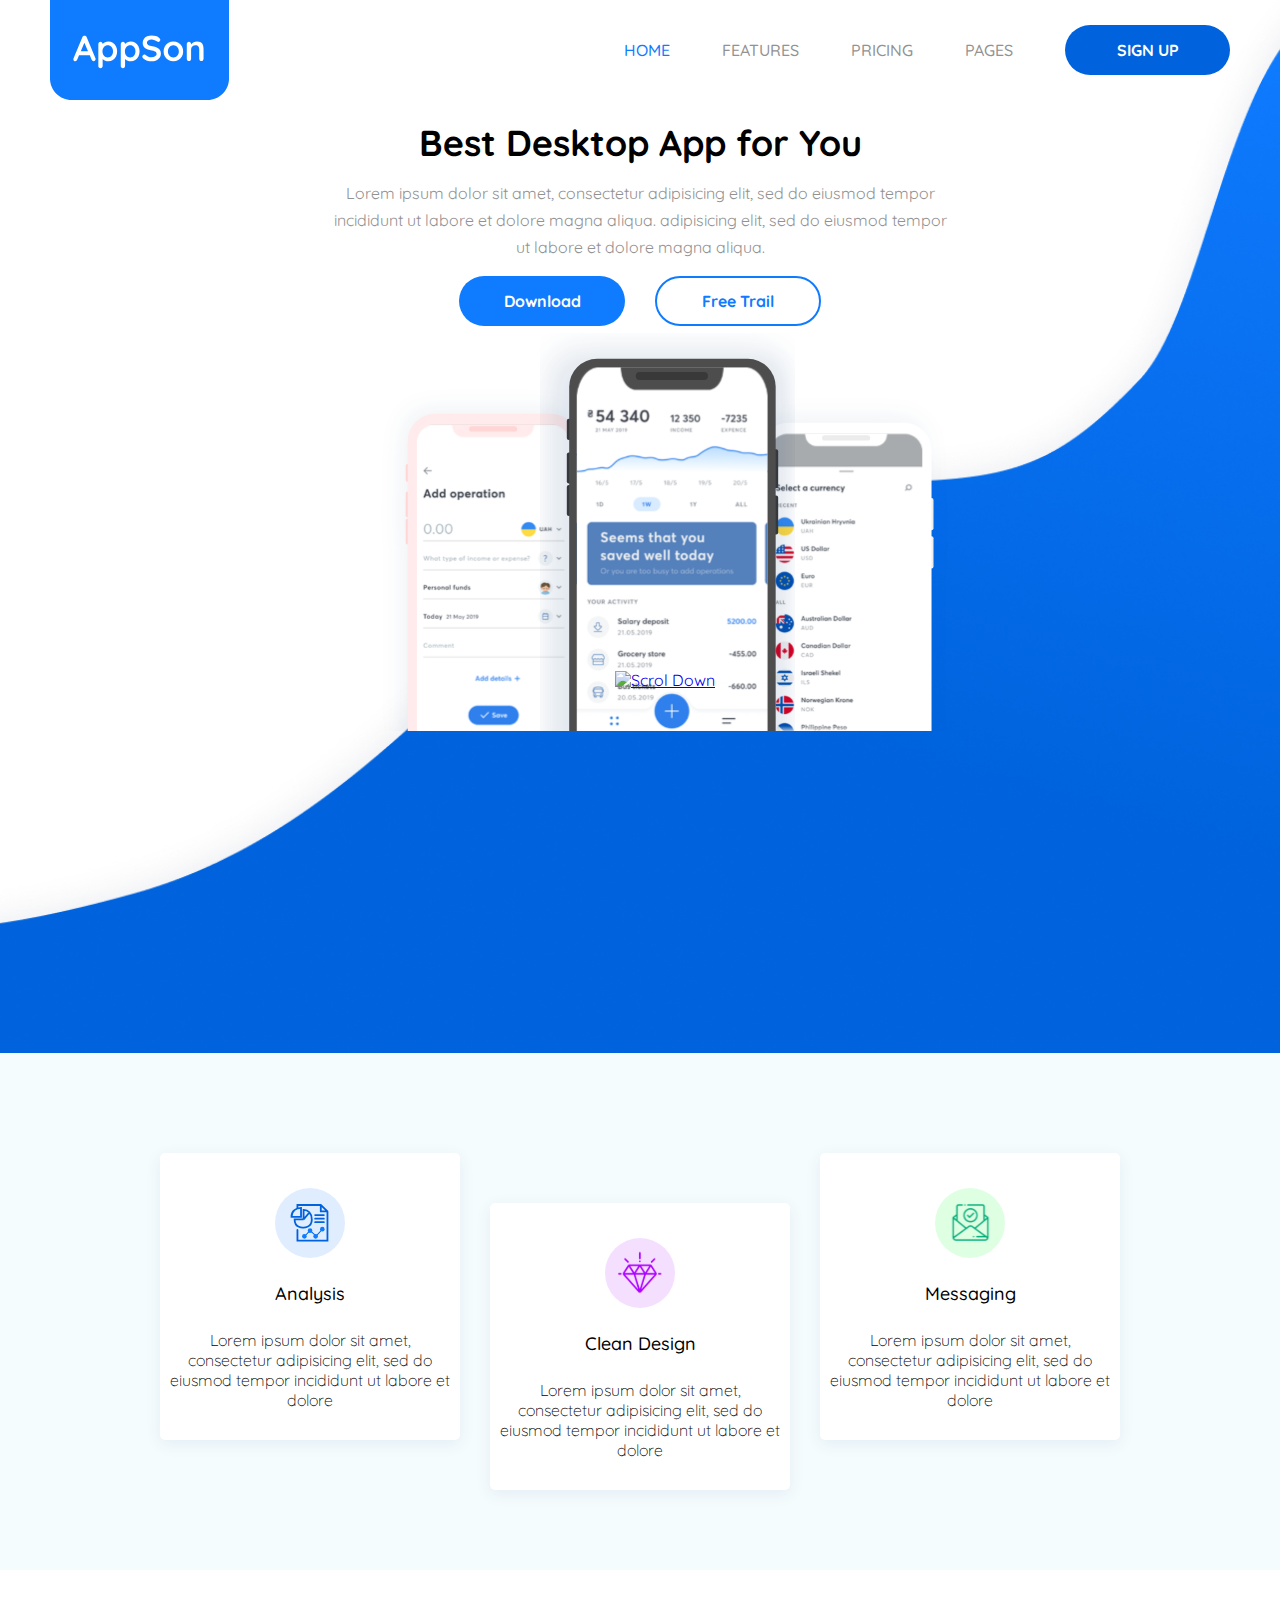
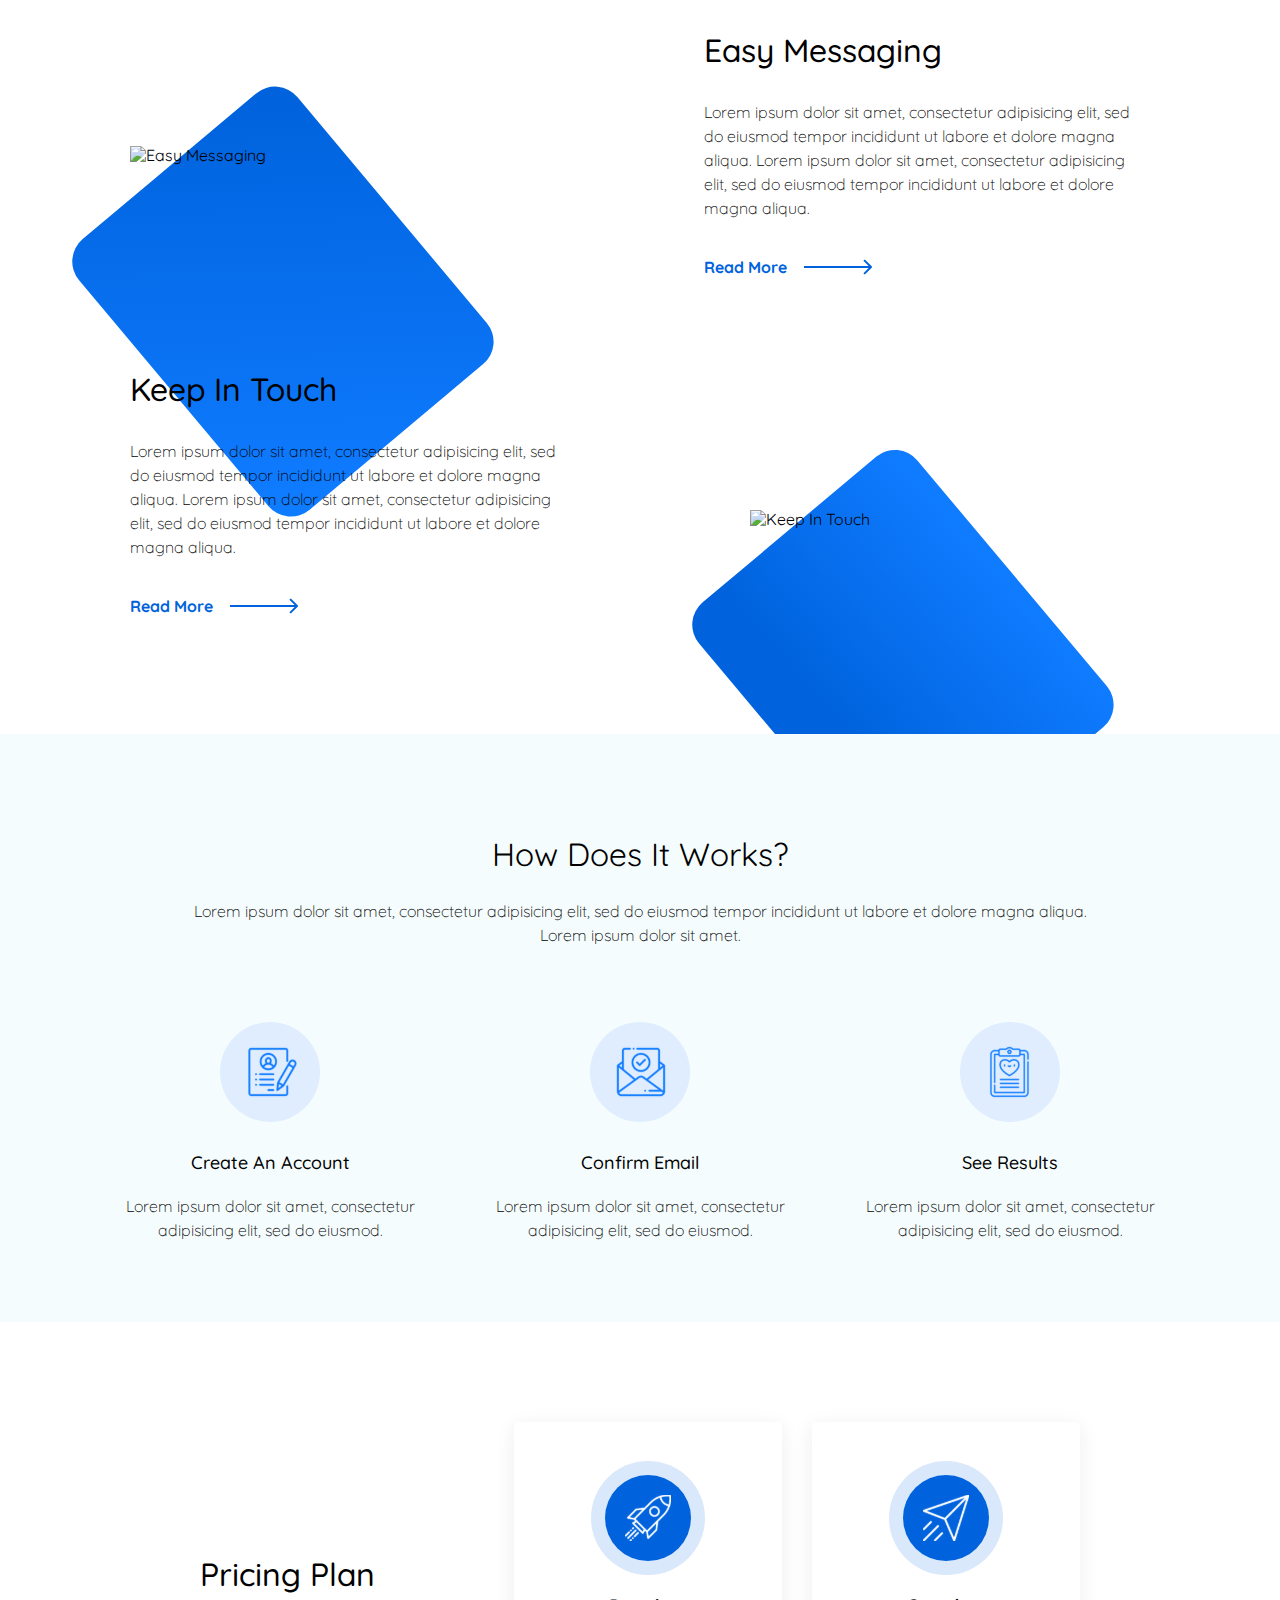
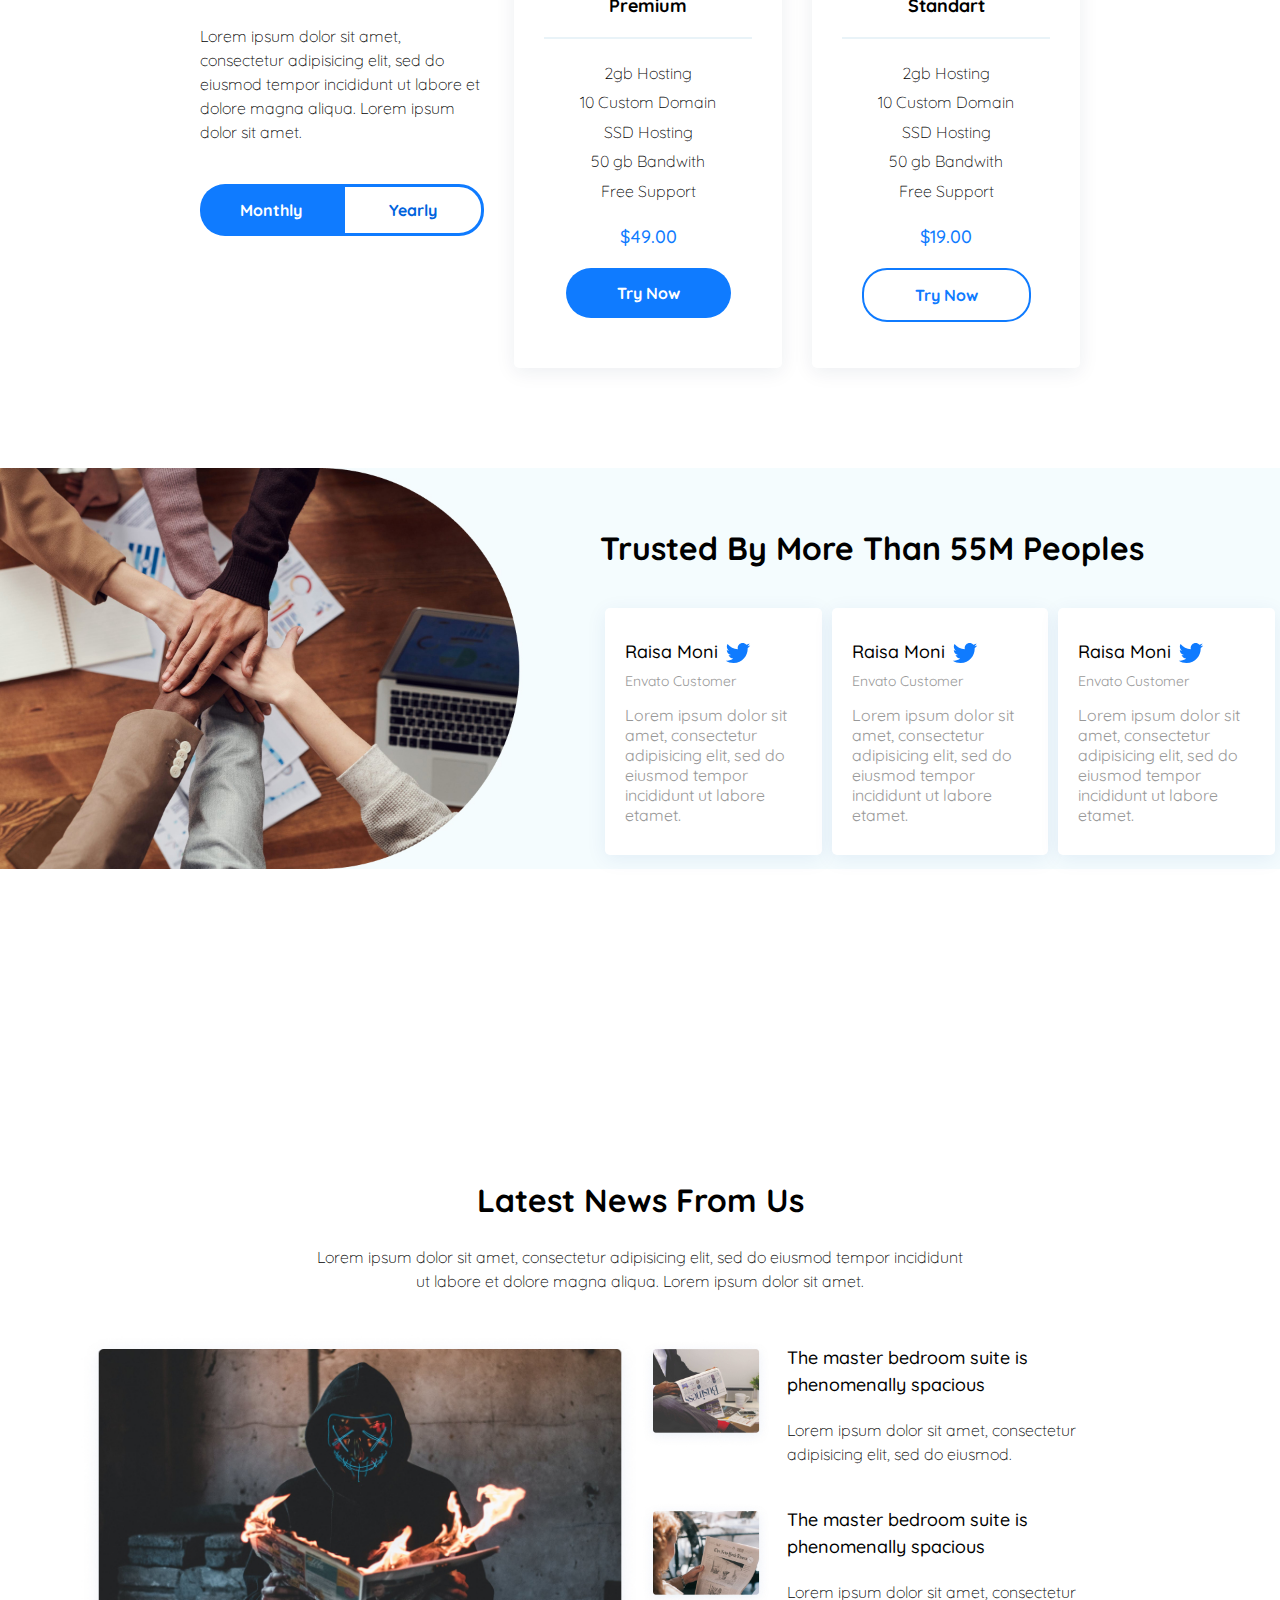
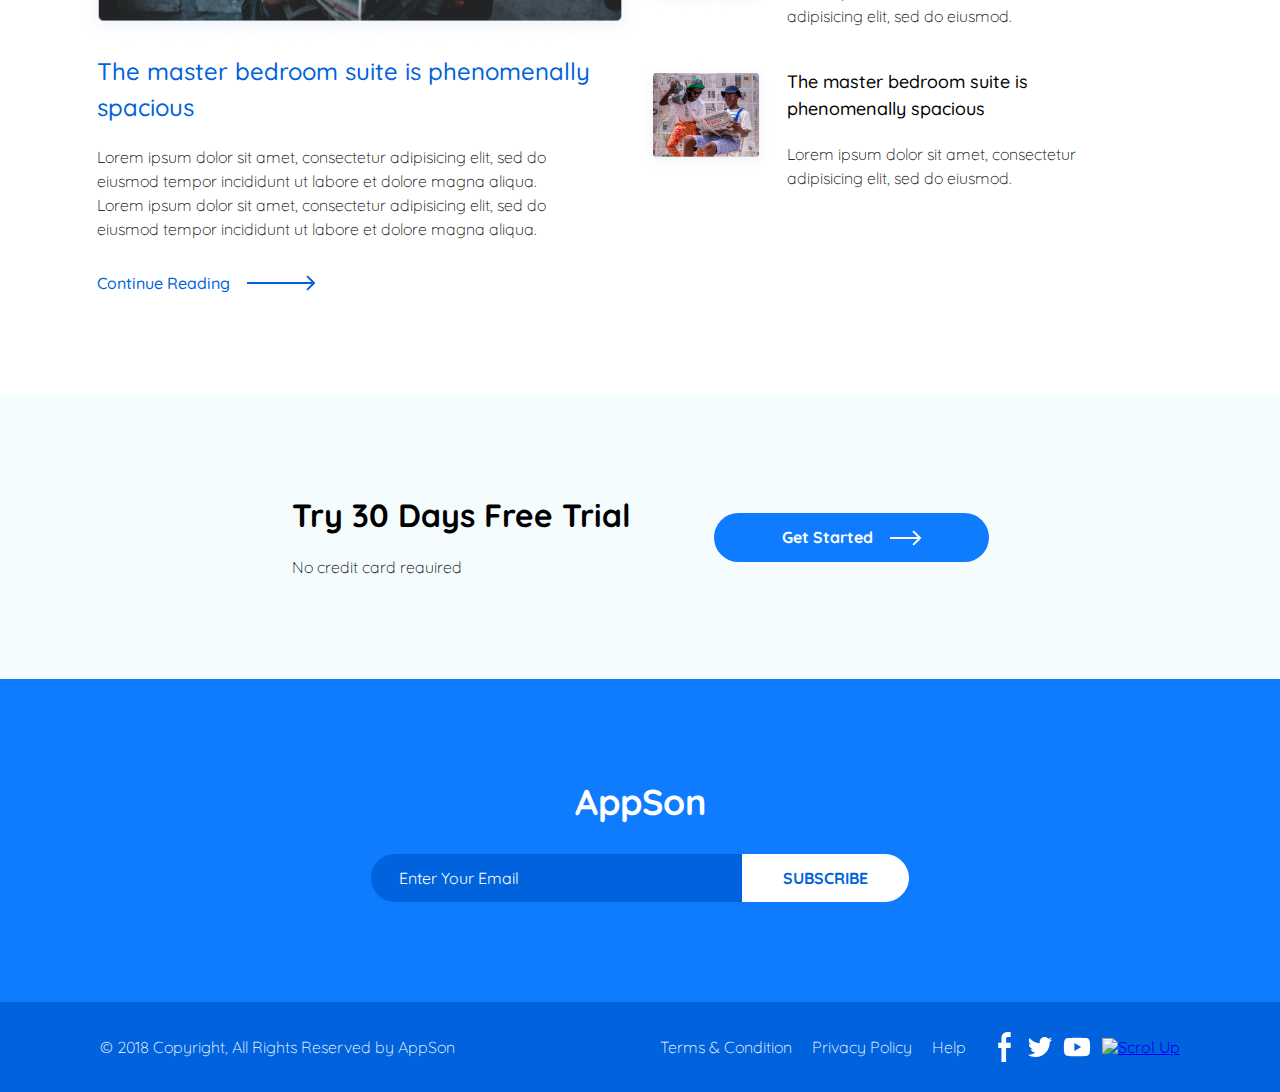
==== index.html @ 9e85210f "Добавлен Scrol Down" ====
<!DOCTYPE html>
<html lang="en">
  <head>
    <meta charset="UTF-8" />
    <meta http-equiv="X-UA-Compatible" content="IE=edge" />
    <meta name="viewport" content="width=device-width, initial-scale=1.0" />
    <title>Homepage</title>
    <link rel="stylesheet" href="./css/style.css" />
  </head>
  <body>
    <!--Header start-->
    <header class="header">
      <div class="wrapper">
        <div class="header__wrapper">
          <div class="header__logo">
            <a href="#!" class="header__logo-link">
              <img
                src="./img/svg/logo.svg"
                alt="AppSon"
                class="header__logo-pic"
              />
            </a>
          </div>

          <menu class="header__menu">
            <ul class="header__list">
              <li class="header__item">
                <a href="#!" class="header__link">HOME</a>
              </li>
              <li class="header__item">
                <a href="#!" class="header__link">FEATURES</a>
              </li>
              <li class="header__item">
                <a href="#!" class="header__link">PRICING</a>
              </li>
              <li class="header__item">
                <a href="#!" class="header__link">PAGES</a>
              </li>
              <li>
                <button type="button" class="signup__btn">SIGN UP</button>
              </li>
            </ul>
          </menu>
        </div>
      </div>
    </header>
    <!--Header end-->

    <main class="main">
      <!--Intro start-->
      <section class="intro">
        <div class="wrapper">
          <h1 class="intro__tittle">Best Desktop App for You</h1>
          <p class="intro__subtittle">
            Lorem ipsum dolor sit amet, consectetur adipisicing elit, sed do
            eiusmod tempor <br />incididunt ut labore et dolore magna aliqua.
            adipisicing elit, sed do eiusmod tempor <br />
            ut labore et dolore magna aliqua.
          </p>
          <div class="intro__buttons">
            <button type="button" class="download__btn">Download</button>
            <button type="button" class="freetrail__btn">Free Trail</button>
          </div>

          <div class="devices">
            <figure class="phone1">
              <img src="./img/svg/Phone 1.svg" alt="Phone 1" />
            </figure>
            <figure class="phone2">
              <img src="./img/svg/Phone 2.svg" alt="Phone 2" />
            </figure>
            <figure class="phone3">
              <img src="./img/svg/Phone 3.svg" alt="Phone 3" />
            </figure>
          </div>

          <div class="scroldown">
            <a href="#!" class="scroldown__btn"
              ><img
                src="./img/svg/scroldown.svg"
                alt="Scrol Down"
                class="scroldown-icon"
            /></a>
          </div>
        </div>
      </section>
      <!--Intro end-->

      <!--Features start-->
      <div class="features">
        <div class="feautures__cards">
          <div class="feautures__card">
            <div class="feautures__card-cont">
              <img
                src="./img/svg/analysis.svg"
                alt="Analysis"
                class="feautures__card-icon"
              />
              <h3 class="feautures__card-tittle">Analysis</h3>
              <p class="feautures__card-desc">
                Lorem ipsum dolor sit amet, consectetur adipisicing elit, sed do
                eiusmod tempor incididunt ut labore et dolore
              </p>
            </div>
          </div>
          <div class="feautures__card">
            <div class="feautures__card-cont">
              <img
                src="./img/svg/diamond.svg"
                alt="Clean Design"
                class="feautures__card-icon"
              />
              <h3 class="feautures__card-tittle">Clean Design</h3>
              <p class="feautures__card-desc">
                Lorem ipsum dolor sit amet, consectetur adipisicing elit, sed do
                eiusmod tempor incididunt ut labore et dolore
              </p>
            </div>
          </div>
          <div class="feautures__card">
            <div class="feautures__card-cont">
              <img
                src="./img/svg/mail.svg"
                alt="Messaging"
                class="feautures__card-icon"
              />
              <h3 class="feautures__card-tittle">Messaging</h3>
              <p class="feautures__card-desc">
                Lorem ipsum dolor sit amet, consectetur adipisicing elit, sed do
                eiusmod tempor incididunt ut labore et dolore
              </p>
            </div>
          </div>
        </div>
      </div>
      <!--Features end-->

      <!--About start-->
      <div class="abouts">
        <div class="wrapper__full">
          <div class="abouts__about about">
            <div class="about__pic">
              <img
                src="./img/svg/messaging-back.svg"
                alt="Blue back"
                class="about__thumb-back-1"
              />
              <img
                src="./img/svg/messaging.svg"
                alt="Easy Messaging"
                class="about__thumb"
              />
            </div>
            <div class="about__info">
              <h2 class="about__tittle">Easy Messaging</h2>
              <p class="about__desc">
                Lorem ipsum dolor sit amet, consectetur adipisicing elit, sed do
                eiusmod tempor incididunt ut labore et dolore magna aliqua.
                Lorem ipsum dolor sit amet, consectetur adipisicing elit, sed do
                eiusmod tempor incididunt ut labore et dolore magna aliqua.
              </p>
              <a href="#!" class="about__more">Read More</a>
            </div>
          </div>

          <div class="abouts__about about">
            <div class="about__info">
              <h2 class="about__tittle">Keep In Touch</h2>
              <p class="about__desc">
                Lorem ipsum dolor sit amet, consectetur adipisicing elit, sed do
                eiusmod tempor incididunt ut labore et dolore magna aliqua.
                Lorem ipsum dolor sit amet, consectetur adipisicing elit, sed do
                eiusmod tempor incididunt ut labore et dolore magna aliqua.
              </p>
              <a href="#!" class="about__more">Read More</a>
            </div>
            <div class="about__pic">
              <img
                src="./img/svg/keepintouch-back.svg"
                alt="Blue block"
                class="about__thumb-back-2"
              />
              <img
                src="./img/svg/keepintouch.svg"
                alt="Keep In Touch"
                class="about__thumb"
              />
            </div>
          </div>
        </div>
      </div>
      <!--About end-->

      <!--How Does It Works start-->

      <div class="hdiw">
        <div class="wrapper-full">
          <div class="hdiw__info">
            <h2 class="hdiw__tittle">How Does It Works?</h2>
            <p class="hdiw__desc">
              Lorem ipsum dolor sit amet, consectetur adipisicing elit, sed do
              eiusmod tempor incididunt ut labore et dolore magna aliqua.
              <br />Lorem ipsum dolor sit amet.
            </p>
          </div>
          <div class="hdiw__cards">
            <div class="hdiw__card">
              <div class="hdiw__card-cont">
                <img
                  src="./img/svg/hdiw-1.svg"
                  alt="Create An Account"
                  class="hdiw__card-icon"
                />
                <h3 class="hdiw__card-tittle">Create An Account</h3>
                <p class="hdiw__card-desc">
                  Lorem ipsum dolor sit amet, consectetur adipisicing elit, sed
                  do eiusmod.
                </p>
              </div>
            </div>
            <div class="hdiw__card">
              <div class="hdiw__card-cont">
                <img
                  src="./img/svg/hdiw-2.svg"
                  alt="Confirm Email"
                  class="hdiw__card-icon"
                />
                <h3 class="hdiw__card-tittle">Confirm Email</h3>
                <p class="hdiw__card-desc">
                  Lorem ipsum dolor sit amet, consectetur adipisicing elit, sed
                  do eiusmod.
                </p>
              </div>
            </div>
            <div class="hdiw__card">
              <div class="hdiw__card-cont">
                <img
                  src="./img/svg/hdiw-3.svg"
                  alt="See Results"
                  class="hdiw__card-icon"
                />
                <h3 class="hdiw__card-tittle">See Results</h3>
                <p class="hdiw__card-desc">
                  Lorem ipsum dolor sit amet, consectetur adipisicing elit, sed
                  do eiusmod.
                </p>
              </div>
            </div>
          </div>
        </div>
      </div>

      <!--How Does It Works end-->

      <!--Pricing Plan start-->
      <div class="rates">
        <div class="wrapper__full">
          <div class="rates__cards">
            <div class="plan">
              <h2 class="plan__tittle">Pricing Plan</h2>
              <p class="plan__desc">
                Lorem ipsum dolor sit amet, consectetur adipisicing elit, sed do
                eiusmod tempor incididunt ut labore et dolore magna aliqua.
                Lorem ipsum dolor sit amet.
              </p>
              <div class="period__btns">
                <button type="button" class="monthly__btn">Monthly</button
                ><!----><button type="button" class="yearly__btn">
                  Yearly
                </button>
              </div>
            </div>

            <div class="rates__card-rate">
              <div class="rates__card-pic">
                <img
                  src="./img/svg/rocket.svg"
                  alt="Premium"
                  class="rates__card-icon"
                />
              </div>
              <h3 class="rates__card-tittle">Premium</h3>
              <div class="rates__card-desc">
                2gb Hosting<br />
                10 Custom Domain<br />
                SSD Hosting<br />
                50 gb Bandwith<br />
                Free Support
              </div>
              <div class="price">$49.00</div>
              <button type="button" class="premium__btn">Try Now</button>
            </div>

            <div class="rates__card-rate">
              <div class="rates__card-pic">
                <img
                  src="./img/svg/telegram.svg"
                  alt="Standart"
                  class="rates__card-icon"
                />
              </div>
              <h3 class="rates__card-tittle">Standart</h3>
              <div class="rates__card-desc">
                2gb Hosting<br />
                10 Custom Domain<br />
                SSD Hosting<br />
                50 gb Bandwith<br />
                Free Support
              </div>
              <div class="price">$19.00</div>
              <button type="button" class="standart__btn">Try Now</button>
            </div>
          </div>
        </div>
      </div>
      <!--Pricing Plan end-->

      <!--Trusted By People start-->
      <section class="trustbypeople">
        <div class="wrapper__full">
          <div class="trustbypeople__block">
            <h2 class="trustbypeople__tittle">
              Trusted By More Than 55M Peoples
            </h2>
            <div class="trustbypeople__cards">
              <div class="trustbypeople__card">
                <h3 class="trustbypeople__card-tittle">
                  Raisa Moni
                  <img
                    src="./img/svg/twitter.svg"
                    alt="Twitter"
                    class="trustbypeople__card-icon"
                  />
                </h3>
                <p class="trustbypeople__card-subtittle">Envato Customer</p>
                <p class="trustbypeople__card-desc">
                  Lorem ipsum dolor sit amet, consectetur adipisicing elit, sed
                  do eiusmod tempor incididunt ut labore etamet.
                </p>
              </div>

              <div class="trustbypeople__card">
                <h3 class="trustbypeople__card-tittle">
                  Raisa Moni
                  <img
                    src="./img/svg/twitter.svg"
                    alt="Twitter"
                    class="trustbypeople__card-icon"
                  />
                </h3>
                <p class="trustbypeople__card-subtittle">Envato Customer</p>
                <p class="trustbypeople__card-desc">
                  Lorem ipsum dolor sit amet, consectetur adipisicing elit, sed
                  do eiusmod tempor incididunt ut labore etamet.
                </p>
              </div>

              <div class="trustbypeople__card">
                <h3 class="trustbypeople__card-tittle">
                  Raisa Moni
                  <img
                    src="./img/svg/twitter.svg"
                    alt="Twitter"
                    class="trustbypeople__card-icon"
                  />
                </h3>
                <p class="trustbypeople__card-subtittle">Envato Customer</p>
                <p class="trustbypeople__card-desc">
                  Lorem ipsum dolor sit amet, consectetur adipisicing elit, sed
                  do eiusmod tempor incididunt ut labore etamet.
                </p>
              </div>
            </div>
          </div>
        </div>
      </section>
      <!--Trusted By People end-->

      <!--Last News start-->
      <section class="lastnews">
        <div class="wrapper">
          <h2 class="lastnews__tittle">Latest News From Us</h2>
          <p class="lastnews__desc">
            Lorem ipsum dolor sit amet, consectetur adipisicing elit, sed do
            eiusmod tempor incididunt ut labore et dolore magna aliqua. Lorem
            ipsum dolor sit amet.
          </p>
        </div>

        <div class="lastnews__cards">
          <div class="lastnews__card">
            <div class="news-1">
              <div class="news-1-pic">
                <img src="./img/news-1.jpg" alt="News 1" class="news-1-icon" />
              </div>
              <div class="news__cont">
                <h3 class="news-1-tittle">
                  The master bedroom suite is phenomenally spacious
                </h3>
                <p class="news-desc">
                  Lorem ipsum dolor sit amet, consectetur adipisicing elit, sed
                  do eiusmod tempor incididunt ut labore et dolore magna aliqua.
                  Lorem ipsum dolor sit amet, consectetur adipisicing elit, sed
                  do eiusmod tempor incididunt ut labore et dolore magna aliqua.
                </p>
                <a href="#!" class="news-1-continue">Continue Reading</a>
              </div>
            </div>
          </div>

          <div class="lastnews__card flex-column">
            <div class="news-2">
              <div class="news-2-pic">
                <img src="./img/news-2.jpg" alt="News 2" class="news-2-icon" />
              </div>
              <div class="news__cont">
                <h3 class="news-2-tittle">
                  The master bedroom suite is phenomenally spacious
                </h3>
                <p class="news-desc">
                  Lorem ipsum dolor sit amet, consectetur adipisicing elit, sed
                  do eiusmod.
                </p>
              </div>
            </div>

            <div class="news-3">
              <div class="news-3-pic">
                <img src="./img/news-3.jpg" alt="News 3" class="news-3-icon" />
              </div>
              <div class="news__cont">
                <h3 class="news-3-tittle">
                  The master bedroom suite is phenomenally spacious
                </h3>
                <p class="news-desc">
                  Lorem ipsum dolor sit amet, consectetur adipisicing elit, sed
                  do eiusmod.
                </p>
              </div>
            </div>

            <div class="news-4">
              <div class="news-4-pic">
                <img src="./img/news-4.jpg" alt="News 4" class="news-4-icon" />
              </div>
              <div class="news__cont">
                <h3 class="news-4-tittle">
                  The master bedroom suite is phenomenally spacious
                </h3>
                <p class="news-desc">
                  Lorem ipsum dolor sit amet, consectetur adipisicing elit, sed
                  do eiusmod.
                </p>
              </div>
            </div>
          </div>
        </div>
      </section>
      <!--Last News end-->

      <!--Free Trail start-->
      <div class="freetrail">
        <div class="wrapper__full">
          <div class="freetrail__period">
            <div class="freetrail__info">
              <h2 class="freetrail__tittle">Try 30 Days Free Trial</h2>
              <p class="freetrail__desc">No credit card reauired</p>
            </div>
            <div class="freetrail__go">
              <button type="button" class="getstarted__btn">
                Get Started
                <img
                  src="./img/svg/arrow-white.svg"
                  alt="White Arrow"
                  class="arrow-white"
                />
              </button>
            </div>
          </div>
        </div>
      </div>
      <!--Free Trail end-->

      <!--Subscribe start-->
      <section class="subscribe">
        <div class="wrapper">
          <div class="subscribe__info">
            <h2 class="subscribe__tittle">AppSon</h2>
            <div class="subscribe__field">
              <input type="text" class="enteremail" value="Enter Your Email" />
              <input type="submit" class="subsctibe__btn" value="SUBSCRIBE" />
            </div>
          </div>
        </div>
      </section>
      <!--Subscribe end-->

      <!--Footer start-->
      <footer class="footer">
        <div class="wrapper">
          <div class="footer__menu">
            <div class="copyright">
              <p class="copyright__text">
                © 2018 Copyright, All Rights Reserved by AppSon
              </p>
            </div>
            <ul class="footer__list">
              <li class="footer__item">
                <a href="#!" class="footer__link">Terms & Condition</a>
              </li>
              <li class="footer__item">
                <a href="#!" class="footer__link">Privacy Policy</a>
              </li>
              <li class="footer__item">
                <a href="#!" class="footer__link">Help</a>
              </li>
            </ul>
            <div class="footer__medias">
              <div class="footer__img">
                <a href="https://facebook.com" class="media__link"
                  ><img
                    src="./img/svg/footer-facebook.svg"
                    alt="Facebook"
                    class="media"
                /></a>
              </div>
              <div class="footer__img">
                <a href="https://twitter.com" class="media__link"
                  ><img
                    src="./img/svg/footer-twitter.svg"
                    alt="Twitter"
                    class="media"
                /></a>
              </div>
              <div class="footer__img">
                <a href="https://www.youtube.com" class="media__link"
                  ><img
                    src="./img/svg/footer-youtube.svg"
                    alt="YouTube"
                    class="media"
                /></a>
              </div>
            </div>
            <div class="scrolup">
              <a href="#!" class="scrolup__btn"
                ><img
                  src="./img/svg/scrolup.svg"
                  alt="Scrol Up"
                  class="scrolup-icon"
              /></a>
            </div>
          </div>
        </div>
      </footer>
      <!--Footer end-->
    </main>
  </body>
</html>
---- css/style.css ----
/* http://meyerweb.com/eric/tools/css/reset/
   v2.0-modified | 20110126
   License: none (public domain)
*/

html,
body,
div,
span,
applet,
object,
iframe,
h1,
h2,
h3,
h4,
h5,
h6,
p,
blockquote,
pre,
a,
abbr,
acronym,
address,
big,
cite,
code,
del,
dfn,
em,
img,
ins,
kbd,
q,
s,
samp,
small,
strike,
strong,
sub,
sup,
tt,
var,
b,
u,
i,
center,
dl,
dt,
dd,
ol,
ul,
li,
fieldset,
form,
label,
legend,
table,
caption,
tbody,
tfoot,
thead,
tr,
th,
td,
article,
aside,
canvas,
details,
embed,
figure,
figcaption,
footer,
header,
hgroup,
menu,
nav,
output,
ruby,
section,
summary,
time,
mark,
audio,
video {
  margin: 0;
  padding: 0;
  border: 0;
  font-size: 100%;
  font: inherit;
  vertical-align: baseline;
}

/* make sure to set some focus styles for accessibility */
:focus {
  outline: 0;
}

/* HTML5 display-role reset for older browsers */
article,
aside,
details,
figcaption,
figure,
footer,
header,
hgroup,
menu,
nav,
section {
  display: block;
}

body {
  line-height: 1;
}

ol,
ul {
  list-style: none;
}

blockquote,
q {
  quotes: none;
}

blockquote:before,
blockquote:after,
q:before,
q:after {
  content: "";
  content: none;
}

table {
  border-collapse: collapse;
  border-spacing: 0;
}

input[type="search"]::-webkit-search-cancel-button,
input[type="search"]::-webkit-search-decoration,
input[type="search"]::-webkit-search-results-button,
input[type="search"]::-webkit-search-results-decoration {
  -webkit-appearance: none;
  -moz-appearance: none;
}

input[type="search"] {
  -webkit-appearance: none;
  -moz-appearance: none;
  -webkit-box-sizing: content-box;
  -moz-box-sizing: content-box;
  box-sizing: content-box;
}

textarea {
  overflow: auto;
  vertical-align: top;
  resize: vertical;
}

/**
 * Correct `inline-block` display not defined in IE 6/7/8/9 and Firefox 3.
 */

audio,
canvas,
video {
  display: inline-block;
  *display: inline;
  *zoom: 1;
  max-width: 100%;
}

/**
 * Prevent modern browsers from displaying `audio` without controls.
 * Remove excess height in iOS 5 devices.
 */

audio:not([controls]) {
  display: none;
  height: 0;
}

/**
 * Address styling not present in IE 7/8/9, Firefox 3, and Safari 4.
 * Known issue: no IE 6 support.
 */

[hidden] {
  display: none;
}

/**
 * 1. Correct text resizing oddly in IE 6/7 when body `font-size` is set using
 *    `em` units.
 * 2. Prevent iOS text size adjust after orientation change, without disabling
 *    user zoom.
 */

html {
  font-size: 100%; /* 1 */
  -webkit-text-size-adjust: 100%; /* 2 */
  -ms-text-size-adjust: 100%; /* 2 */
}

/**
 * Address `outline` inconsistency between Chrome and other browsers.
 */

a:focus {
  outline: thin dotted;
}

/**
 * Improve readability when focused and also mouse hovered in all browsers.
 */

a:active,
a:hover {
  outline: 0;
}

/**
 * 1. Remove border when inside `a` element in IE 6/7/8/9 and Firefox 3.
 * 2. Improve image quality when scaled in IE 7.
 */

img {
  border: 0; /* 1 */
  -ms-interpolation-mode: bicubic; /* 2 */
}

/**
 * Address margin not present in IE 6/7/8/9, Safari 5, and Opera 11.
 */

figure {
  margin: 0;
}

/**
 * Correct margin displayed oddly in IE 6/7.
 */

form {
  margin: 0;
}

/**
 * Define consistent border, margin, and padding.
 */

fieldset {
  border: 1px solid #c0c0c0;
  margin: 0 2px;
  padding: 0.35em 0.625em 0.75em;
}

/**
 * 1. Correct color not being inherited in IE 6/7/8/9.
 * 2. Correct text not wrapping in Firefox 3.
 * 3. Correct alignment displayed oddly in IE 6/7.
 */

legend {
  border: 0; /* 1 */
  padding: 0;
  white-space: normal; /* 2 */
  *margin-left: -7px; /* 3 */
}

/**
 * 1. Correct font size not being inherited in all browsers.
 * 2. Address margins set differently in IE 6/7, Firefox 3+, Safari 5,
 *    and Chrome.
 * 3. Improve appearance and consistency in all browsers.
 */

button,
input,
select,
textarea {
  font-size: 100%; /* 1 */
  margin: 0; /* 2 */
  vertical-align: baseline; /* 3 */
  *vertical-align: middle; /* 3 */
}

/**
 * Address Firefox 3+ setting `line-height` on `input` using `!important` in
 * the UA stylesheet.
 */

button,
input {
  line-height: normal;
}

/**
 * Address inconsistent `text-transform` inheritance for `button` and `select`.
 * All other form control elements do not inherit `text-transform` values.
 * Correct `button` style inheritance in Chrome, Safari 5+, and IE 6+.
 * Correct `select` style inheritance in Firefox 4+ and Opera.
 */

button,
select {
  text-transform: none;
}

/**
 * 1. Avoid the WebKit bug in Android 4.0.* where (2) destroys native `audio`
 *    and `video` controls.
 * 2. Correct inability to style clickable `input` types in iOS.
 * 3. Improve usability and consistency of cursor style between image-type
 *    `input` and others.
 * 4. Remove inner spacing in IE 7 without affecting normal text inputs.
 *    Known issue: inner spacing remains in IE 6.
 */

button,
html input[type="button"], /* 1 */
input[type="reset"],
input[type="submit"] {
  -webkit-appearance: button; /* 2 */
  cursor: pointer; /* 3 */
  *overflow: visible; /* 4 */
}

/**
 * Re-set default cursor for disabled elements.
 */

button[disabled],
html input[disabled] {
  cursor: default;
}

/**
 * 1. Address box sizing set to content-box in IE 8/9.
 * 2. Remove excess padding in IE 8/9.
 * 3. Remove excess padding in IE 7.
 *    Known issue: excess padding remains in IE 6.
 */

input[type="checkbox"],
input[type="radio"] {
  box-sizing: border-box; /* 1 */
  padding: 0; /* 2 */
  *height: 13px; /* 3 */
  *width: 13px; /* 3 */
}

/**
 * 1. Address `appearance` set to `searchfield` in Safari 5 and Chrome.
 * 2. Address `box-sizing` set to `border-box` in Safari 5 and Chrome
 *    (include `-moz` to future-proof).
 */

input[type="search"] {
  -webkit-appearance: textfield; /* 1 */
  -moz-box-sizing: content-box;
  -webkit-box-sizing: content-box; /* 2 */
  box-sizing: content-box;
}

/**
 * Remove inner padding and search cancel button in Safari 5 and Chrome
 * on OS X.
 */

input[type="search"]::-webkit-search-cancel-button,
input[type="search"]::-webkit-search-decoration {
  -webkit-appearance: none;
}

/**
 * Remove inner padding and border in Firefox 3+.
 */

button::-moz-focus-inner,
input::-moz-focus-inner {
  border: 0;
  padding: 0;
}

/**
 * 1. Remove default vertical scrollbar in IE 6/7/8/9.
 * 2. Improve readability and alignment in all browsers.
 */

textarea {
  overflow: auto; /* 1 */
  vertical-align: top; /* 2 */
}

/**
 * Remove most spacing between table cells.
 */

table {
  border-collapse: collapse;
  border-spacing: 0;
}

html,
button,
input,
select,
textarea {
  color: #222;
}

::-moz-selection {
  background: #b3d4fc;
  text-shadow: none;
}

::selection {
  background: #b3d4fc;
  text-shadow: none;
}

img {
  vertical-align: middle;
}

fieldset {
  border: 0;
  margin: 0;
  padding: 0;
}

textarea {
  resize: vertical;
}

.chromeframe {
  margin: 0.2em 0;
  background: #ccc;
  color: #000;
  padding: 0.2em 0;
}

/* quicksand-300 - latin */
@font-face {
  font-family: "Quicksand";
  font-style: normal;
  font-weight: 300;
  src: local(""), url("../fonts/quicksand-v22-latin-300.woff2") format("woff2"),
    /* Chrome 26+, Opera 23+, Firefox 39+ */
      url("../fonts/quicksand-v22-latin-300.woff") format("woff"); /* Chrome 6+, Firefox 3.6+, IE 9+, Safari 5.1+ */
}
/* quicksand-regular - latin */
@font-face {
  font-family: "Quicksand";
  font-style: normal;
  font-weight: 400;
  src: local(""),
    url("../fonts/quicksand-v22-latin-regular.woff2") format("woff2"),
    /* Chrome 26+, Opera 23+, Firefox 39+ */
      url("../fonts/quicksand-v22-latin-regular.woff") format("woff"); /* Chrome 6+, Firefox 3.6+, IE 9+, Safari 5.1+ */
}
/* quicksand-500 - latin */
@font-face {
  font-family: "Quicksand";
  font-style: normal;
  font-weight: 500;
  src: local(""), url("../fonts/quicksand-v22-latin-500.woff2") format("woff2"),
    /* Chrome 26+, Opera 23+, Firefox 39+ */
      url("../fonts/quicksand-v22-latin-500.woff") format("woff"); /* Chrome 6+, Firefox 3.6+, IE 9+, Safari 5.1+ */
}
/* quicksand-700 - latin */
@font-face {
  font-family: "Quicksand";
  font-style: normal;
  font-weight: 700;
  src: local(""), url("../fonts/quicksand-v22-latin-700.woff2") format("woff2"),
    /* Chrome 26+, Opera 23+, Firefox 39+ */
      url("../fonts/quicksand-v22-latin-700.woff") format("woff"); /* Chrome 6+, Firefox 3.6+, IE 9+, Safari 5.1+ */
}

html {
  box-sizing: border-box;
}

body {
  font-family: "Quicksand";
  font-style: normal;
  font-size: 16px;
  line-height: 1.2;
  font-weight: normal;
  color: #000000;
}

img {
  max-width: 100%;
  height: auto;
}

*,
*::before,
*::after {
  box-sizing: inherit;
}

.wrapper {
  max-width: 1644px;
  margin: 0 auto;
}

.wrapper__full {
  max-width: 1920px;
  margin: 0 auto;
}

.download__btn:hover,
.download__btn:focus,
.download__btn:active {
  background: #1d66c0;
}

.freetrail__btn:hover,
.freetrail__btn:focus,
.freetrail__btn:active {
  background: #e9f3f8;
}

/* HEADER STYLES*/

.header {
  position: absolute;
  width: 100%;
}

.header__wrapper {
  display: flex;
  flex-wrap: wrap;
  align-items: center;
  justify-content: space-between;
  padding: 0 50px;
}

.header__menu {
  justify-content: flex-end;
}

.header__list {
  display: flex;
  flex-wrap: wrap;
  align-items: flex-end;
}

.header__item {
  margin-right: 52px;
  font-weight: 500;
  padding-bottom: 15px;
}

.header__link {
  text-decoration: none;
  color: #929292;
}

.header__link:hover,
.header__link:focus {
  color: #000000;
}

.header__item:first-child .header__link:first-child {
  color: #0f7cff;
}

.header__item:first-child .header__link:first-child:hover,
.header__item:first-child .header__link:first-child:focus {
  color: #0063dd;
}

.header__item:last-child {
  margin-right: 0;
}

.signup__btn {
  font-family: Quicksand;
  font-style: normal;
  font-weight: bold;
  line-height: 20px;
  width: 165px;
  height: 50px;
  color: #ffffff;
  background: #0063dd;
  border-radius: 25px;
  border: 0;
}

.signup__btn:hover,
.signup__btn:focus,
.signup__btn:active {
  background: #1d66c0;
}

/*INTRO STYLES*/

.intro {
  height: 120vh;
  background: url(../img/intro-bg.jpg) no-repeat center;
  background-size: cover;
  padding-top: 120px;
  margin-bottom: -3vh;
}

.intro__tittle {
  font-weight: bold;
  font-size: 36px;
  line-height: 45px;
  text-align: center;
  margin-bottom: 15px;
}

.intro__subtittle {
  font-weight: normal;
  font-size: 16px;
  line-height: 27px;
  text-align: center;
  color: #929292;
  margin-bottom: 15px;
}

.intro__buttons {
  display: flex;
  justify-content: center;
  font-weight: bold;
  font-size: 16px;
  line-height: 20px;
}

.download__btn {
  font-family: Quicksand;
  font-style: normal;
  font-weight: bold;
  width: 166px;
  height: 50px;
  color: #ffffff;
  background: #0f7bff;
  border-radius: 25px;
  border: 0;
  margin-right: 30px;
}

.freetrail__btn {
  font-family: Quicksand;
  font-style: normal;
  font-weight: bold;
  width: 166px;
  height: 50px;
  border: 2px solid #0f7bff;
  box-sizing: border-box;
  border-radius: 25px;
  background-color: white;
  color: #0f7bff;
}

.devices {
  display: flex;
  justify-content: center;
  width: 570px;
  height: 398px;
  overflow: hidden;
  margin: 0 380px;
  margin-top: 7px;
}

.phone1 {
  padding-top: 55px;
  margin-right: -60px;
}

.phone2 {
  z-index: 1;
}

.phone3 {
  padding-top: 64px;
  margin-left: -75px;
  z-index: 0;
}

.scroldown {
  position: absolute;
  top: 670px;
  left: 615px;
  z-index: 1;
}

/*FEAUTURES*/

.feautures__wrap {
  max-width: 1644px;
  margin: 0 auto;
}

.feautures__cards {
  display: grid;
  grid-template-columns: repeat(3, 1fr);
  grid-column-gap: 30px;
  background-color: #f5fcfd;
  padding-left: 160px;
  padding-right: 160px;
  padding-top: 100px;
  padding-bottom: 130px;
  margin-bottom: 60px;
}

.feautures__card {
  grid-column: span 1;
  background: #ffffff;
  box-shadow: 0px 4px 16px rgba(0, 66, 148, 0.08);
  border-radius: 5px;
  padding: 35px 10px 30px 10px;
}

.feautures__card:nth-child(2) {
  margin-top: 50px;
  margin-bottom: -50px;
}

.feautures__card-icon {
  max-width: 70px;
  margin-bottom: 25px;
}

.feautures__card-tittle {
  font-weight: 500;
  font-size: 18px;
  line-height: 22px;
  margin-bottom: 25px;
  text-align: center;
}

.feautures__card-desc {
  font-weight: 300;
  font-size: 16px;
  line-height: 20px;
  text-align: center;
}

.feautures__card-cont {
  text-align: center;
}

/*About*/

.abouts {
  margin-bottom: 116px;
}

.abouts__about {
  display: grid;
  grid-template-columns: repeat(2, 1fr);
  grid-gap: 0 128px;
  align-items: center;
  padding: 0 130px;
  margin-bottom: 90px;
}

.about__tittle {
  font-weight: 500;
  font-size: 32px;
  line-height: 40px;
  margin-bottom: 30px;
}

.about__desc {
  font-weight: 300;
  font-size: 16px;
  line-height: 150%;
  margin-bottom: 35px;
}

.about__more {
  font-weight: 700;
  font-size: 16px;
  line-height: 150%;
  color: #0063dd;
  text-decoration: none;
  padding-right: 85px;
  background: url(../img/svg/arrow-right-ico.svg) no-repeat right center;
}

.about__more:hover,
.about__more:focus {
  opacity: 0.65;
}

.about__pic {
  position: relative;
}

.about__pic:last-child {
  padding: 50px 160px 100px 46px;
  margin-bottom: -100px;
}

.about__thumb-back-1 {
  position: absolute;
  z-index: -1;
  margin-top: -70px;
  margin-left: -70px;
}

.about__thumb-back-2 {
  position: absolute;
  z-index: -1;
  margin-top: -70px;
  margin-left: -70px;
}

/* How Does It Works*/

.hdiw {
  padding-top: 100px;
  background-color: #f5fcfd;
}

.hdiw__info {
  margin-bottom: 40px;
}

.hdiw__tittle {
  text-align: center;
  font-size: 32px;
  line-height: 40px;
  margin-bottom: 25px;
}

.hdiw__desc {
  font-weight: 300;
  font-size: 16px;
  line-height: 150%;
  text-align: center;
}

.hdiw__cards {
  display: grid;
  grid-template-columns: repeat(3, 1fr);
  grid-column-gap: 30px;
  padding-left: 100px;
  padding-right: 100px;
  padding-bottom: 50px;
  margin-bottom: 100px;
}

.hdiw__card {
  grid-column: span 1;
  padding: 35px 10px 30px 10px;
  align-items: center;
}

.hdiw__card-icon {
  max-width: 100px;
  margin-bottom: 30px;
}

.hdiw__card-tittle {
  font-weight: 500;
  font-size: 18px;
  line-height: 22px;
  margin-bottom: 20px;
  text-align: center;
}

.hdiw__card-desc {
  font-weight: 300;
  font-size: 16px;
  line-height: 150%;
  text-align: center;
}

.hdiw__card-cont {
  text-align: center;
}

/*НАРИСОВАТЬ ПУНКТИРНУЮ ЛИНИЮ*/

/*Rates*/

.rates__cards {
  display: grid;
  grid-template-columns: repeat(3, 1fr);
  grid-column-gap: 30px;
  padding-left: 200px;
  padding-right: 200px;
  padding-bottom: 100px;
}

.plan {
  grid-column: span 1;
  padding: 50px auto;
  align-self: center;
}

.plan__tittle {
  font-weight: 500;
  font-size: 32px;
  line-height: 40px;
  margin-bottom: 30px;
}

.plan__desc {
  font-weight: 300;
  font-size: 16px;
  line-height: 150%;
  margin-bottom: 40px;
}

.monthly__btn {
  position: relative;
  font-family: Quicksand;
  font-style: normal;
  font-weight: bold;
  font-size: 16px;
  line-height: 20px;
  color: white;
  background: #0f7bff;
  border-radius: 25px 0px 0px 25px;
  padding: 16px 40px;
  border: 0;
}

.monthly__btn:hover,
.monthly__btn:focus,
.monthly__btn:active {
  background: #1d66c0;
}

.yearly__btn {
  position: relative;
  font-family: Quicksand;
  font-style: normal;
  font-weight: bold;
  font-size: 16px;
  line-height: 20px;
  color: #0063dd;
  background: #ffffff;
  border: 3px solid #0f7bff;
  box-sizing: border-box;
  border-radius: 0px 25px 25px 0px;
  padding: 13px 44px;
}

.yearly__btn:hover,
.yearly__btn:focus,
.yearly__btn:active {
  background: #e9f3f8;
}

.period__btns {
  display: flex;
}

.rates__card-rate {
  grid-column: span 1;
  padding: 39px 30px 46px 30px;
  box-shadow: 0px 4px 20px rgba(0, 36, 80, 0.08);
  border-radius: 5px;
  text-align: center;
}

.rates__card-icon {
  max-width: 114px;
  margin-bottom: 20px;
}

.rates__card-tittle {
  font-weight: bold;
  font-size: 18px;
  line-height: 22px;
  border-bottom: 2px solid #e9f3f8;
  padding-bottom: 20px;
  margin-bottom: 20px;
}

.rates__card-desc {
  font-weight: 300;
  font-size: 16px;
  line-height: 184%;
  margin-bottom: 20px;
}

.price {
  font-weight: 500;
  font-size: 18px;
  line-height: 22px;
  color: #0f7bff;
  margin-bottom: 20px;
}

.premium__btn {
  font-family: Quicksand;
  font-style: normal;
  font-weight: bold;
  font-size: 16px;
  line-height: 20px;
  color: #ffffff;
  padding: 15px 51px;
  background: #0f7bff;
  border-radius: 25px;
  border: 0;
}

.premium__btn:hover,
.premium__btn:focus,
.premium__btn:active {
  background: #1d66c0;
}

.standart__btn {
  font-family: Quicksand;
  font-style: normal;
  font-weight: bold;
  font-size: 16px;
  line-height: 20px;
  background: #ffffff;
  border: 2px solid #0f7bff;
  color: #0f7bff;
  box-sizing: border-box;
  border-radius: 25px;
  padding: 15px 51px;
}

.standart__btn:hover,
.standart__btn:focus,
.standart__btn:active {
  background: #e9f3f8;
}

/*Trusted By People*/

.trustbypeople {
  background: url(../img/trust-bg.jpg) no-repeat;
  background-size: contain;
  height: 68vh;
  margin-bottom: 100px;
}

.trustbypeople__block {
  padding-top: 60px;
  padding-left: 600px;
}
.trustbypeople__tittle {
  font-weight: bold;
  font-size: 32px;
  line-height: 40px;
  margin-bottom: 40px;
}

.trustbypeople__cards {
  display: flex;
  justify-content: flex-start;
}
.trustbypeople__card {
  background: #ffffff;
  box-shadow: 0px 4px 20px rgba(0, 70, 156, 0.08);
  border-radius: 5px;
  padding: 30px 20px;
  margin: 0 5px;
}

.trustbypeople__card-tittle {
  font-weight: 500;
  font-size: 18px;
  line-height: 22px;
  margin-bottom: 5px;
}

.trustbypeople__card-subtittle {
  font-weight: normal;
  font-size: 14px;
  line-height: 17px;
  margin-bottom: 15px;
  color: #999999;
}

.trustbypeople__card-desc {
  font-style: normal;
  font-weight: normal;
  font-size: 16px;
  line-height: 20px;
  color: #999999;
}

/*Last News*/

.lastnews {
  margin-bottom: 100px;
}

.lastnews__tittle {
  font-weight: bold;
  font-size: 32px;
  line-height: 40px;
  text-align: center;
  margin-bottom: 25px;
}

.lastnews__desc {
  font-weight: 300;
  font-size: 16px;
  line-height: 150%;
  text-align: center;
  padding: 0 310px;
  margin-bottom: 41px;
}

.lastnews__cards {
  justify-content: center;
  box-sizing: border-box;
  display: flex;
  padding: 0 80px;
}

.news-1-tittle {
  font-weight: 500;
  font-size: 24px;
  line-height: 150%;
  color: #0063dd;
  margin-bottom: 20px;
}

.news-2-tittle,
.news-3-tittle,
.news-4-tittle {
  font-weight: 500;
  font-size: 18px;
  line-height: 150%;
  margin-bottom: 20px;
}

.news-desc {
  font-weight: 300;
  font-size: 16px;
  line-height: 150%;
  margin-bottom: 30px;
  padding-right: 10px;
}

.news-1-continue {
  font-weight: 500;
  font-size: 16px;
  line-height: 150%;
  color: #0063dd;
  text-decoration: none;
  padding-right: 85px;
  background: url(../img/svg/arrow-right-ico.svg) no-repeat right center;
}

.flex-column {
  flex-direction: column;
  align-items: flex-start;
  width: 700px;
}

.news-1 {
  width: 560px;
}

.news-1 .news__cont {
  padding-left: 17px;
}

.news__cont {
  padding-top: 10px;
  padding-right: 50px;
}

.news-2 .news__cont .news-desc,
.news-3 .news__cont .news-desc,
.news-4 .news__cont .news-desc {
  padding-right: 50px;
}

.news-2-pic,
.news-3-pic,
.news-4-pic {
  padding-top: 5px;
  margin-right: 15px;
}

.news-2,
.news-3,
.news-4 {
  display: flex;
  align-content: flex-start;
}

.news-1-continue:hover,
.news-1-continue:focus {
  opacity: 0.65;
}

/*Free Trail*/

.freetrail {
  background: #f5fcfd;
}

.freetrail__period {
  display: flex;
  justify-content: space-around;
  align-items: center;
  padding: 100px 250px;
}

.freetrail__tittle {
  font-weight: bold;
  font-size: 32px;
  line-height: 40px;
  margin-bottom: 20px;
}

.freetrail__desc {
  font-weight: 300;
  font-size: 16px;
  line-height: 150%;
}

.getstarted__btn {
  font-family: Quicksand;
  font-style: normal;
  font-weight: bold;
  font-size: 16px;
  line-height: 20px;
  color: #ffffff;
  background: #0f7bff;
  border-radius: 25px;
  padding: 14px 68px;
  border: 0;
}

.getstarted__btn:hover,
.getstarted__btn:focus,
.getstarted__btn:active {
  background: #1d66c0;
}

.arrow-white {
  margin-left: 13px;
  padding-bottom: 2px;
}

/*Subscribe*/

.subscribe {
  background: #0f7bff;
}

.subscribe__info {
  text-align: center;
  padding: 100px 200px;
}

.subscribe__tittle {
  font-weight: bold;
  font-size: 36px;
  line-height: 45px;
  color: #ffffff;
  margin-bottom: 30px;
}

.subscribe__field {
  display: flex;
  justify-content: center;
}

.enteremail {
  font-family: Quicksand;
  font-style: normal;
  font-weight: normal;
  font-size: 16px;
  line-height: 150%;
  color: #ffffff;
  background: #0063dd;
  border-radius: 25px 0px 0px 25px;
  border: 0;
  padding: 12px 150px 12px 28px;
}

.subsctibe__btn {
  font-family: Quicksand;
  font-style: normal;
  font-weight: bold;
  font-size: 16px;
  line-height: 150%;
  color: #0063dd;
  padding: 11px 40px;
  background: #ffffff;
  border: 1px solid #ffffff;
  box-sizing: border-box;
  border-radius: 0px 25px 25px 0px;
}

.subsctibe__btn:hover,
.subsctibe__btn:focus {
  background: #e9f3f8;
}

/*Footer*/

.footer {
  background: #0063dd;
  padding: 30px 100px;
}

.copyright__text {
  font-weight: 300;
  font-size: 16px;
  line-height: 150%;
  color: #ffffff;
}

.footer__menu {
  display: flex;
  justify-content: space-between;
  align-items: center;
}

.footer__list {
  display: flex;
  justify-content: space-between;
  margin-left: 200px;
}

.footer__item {
  margin-right: 20px;
  font-weight: 300;
  font-size: 16px;
  line-height: 150%;
  color: #ffffff;
}

.footer__link {
  text-decoration: none;
  color: #ffffff;
}

.footer__medias {
  display: flex;
  justify-content: space-between;
  align-items: center;
}

.footer__img {
  margin-right: 5px;
}

.footer__img:nth-child(2) {
  margin-right: 7px;
}

.footer__link:hover,
.footer__link:focus {
  color: #d2e9f5;
}

.scrolup__btn {
  border-radius: 250px;
}
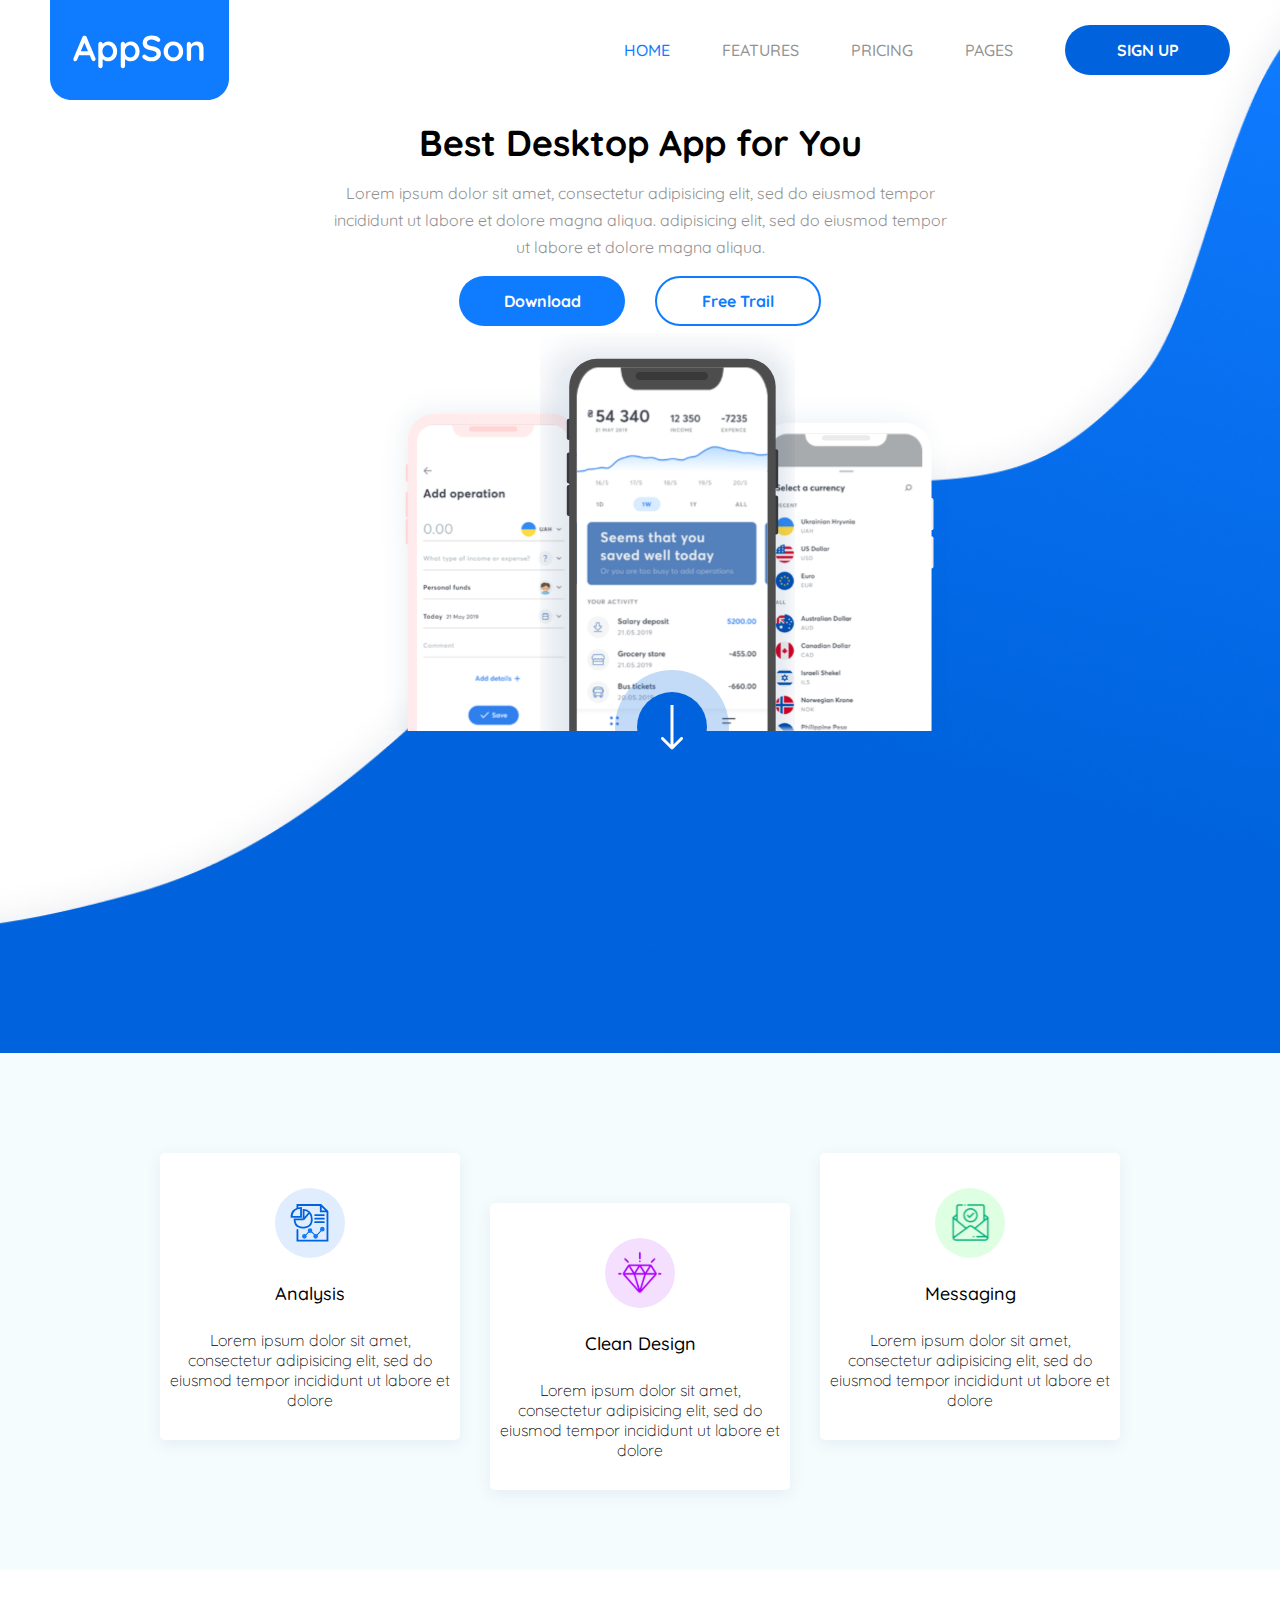
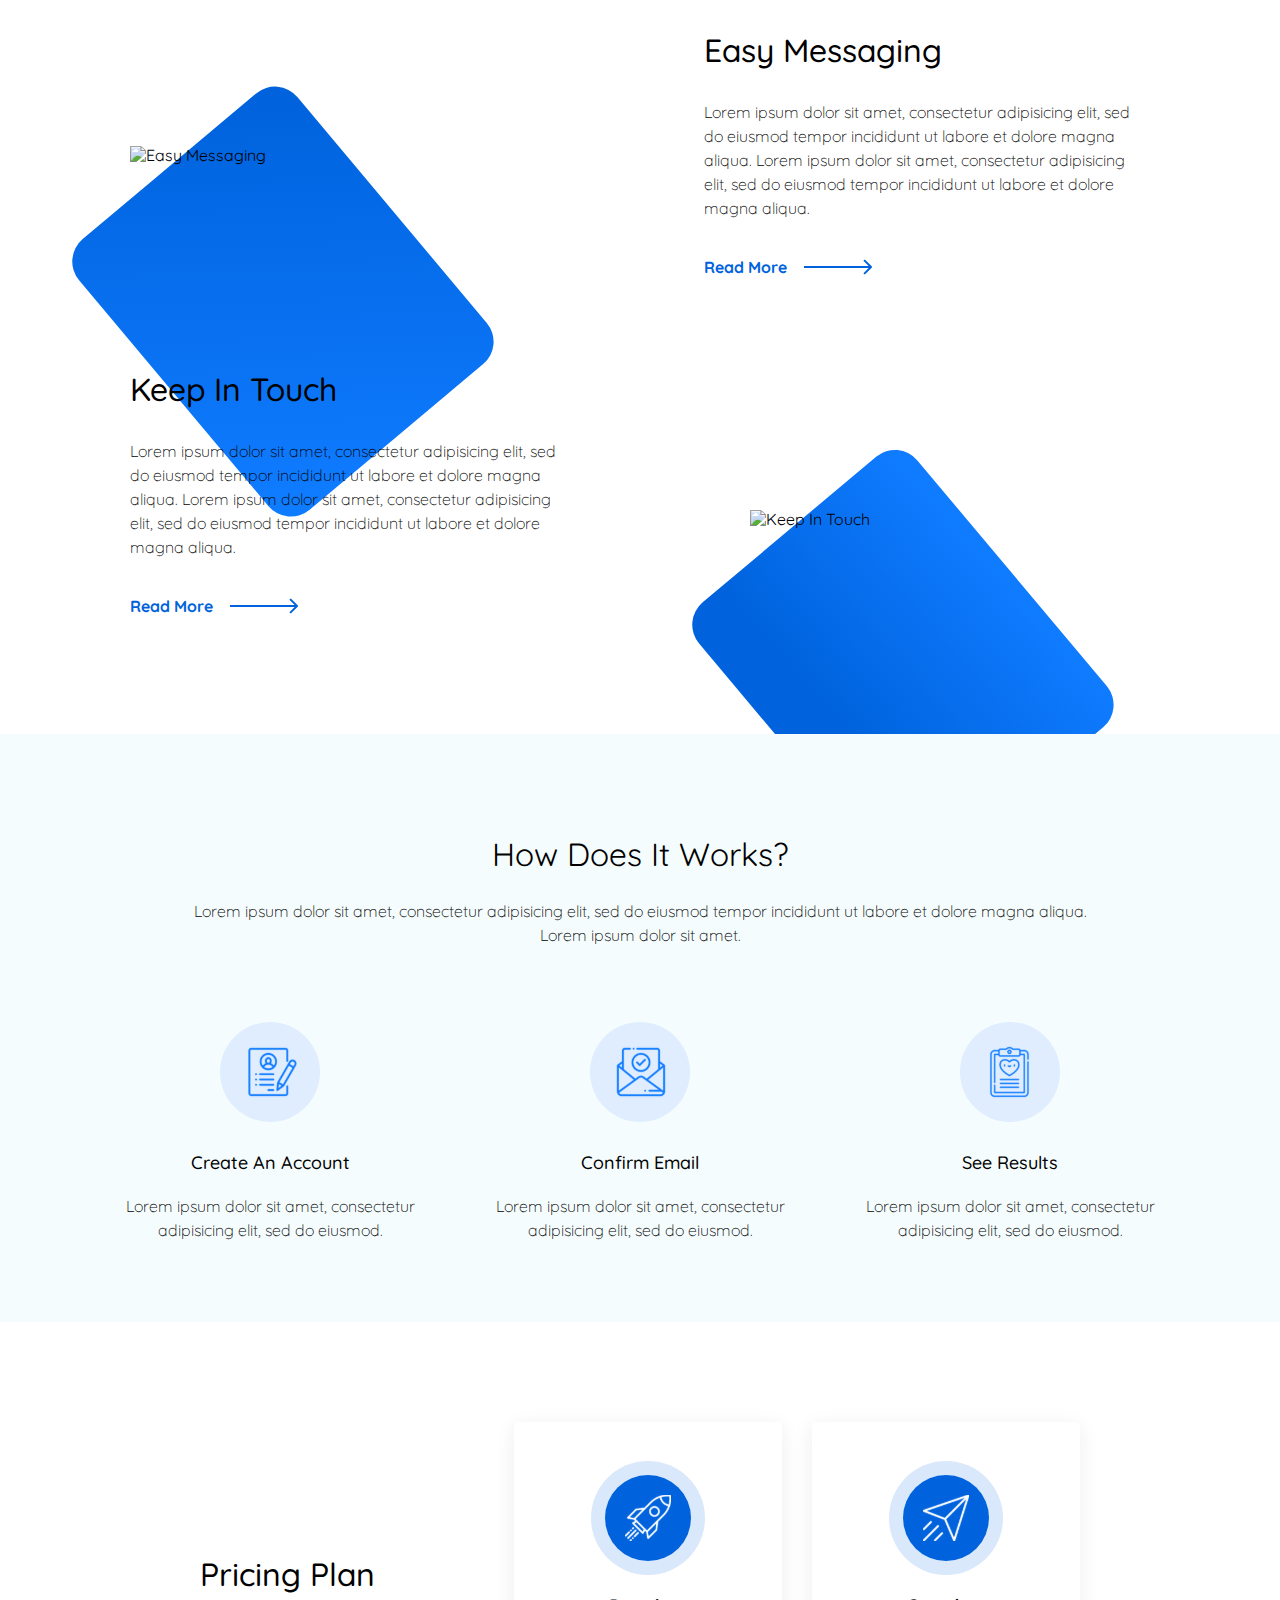
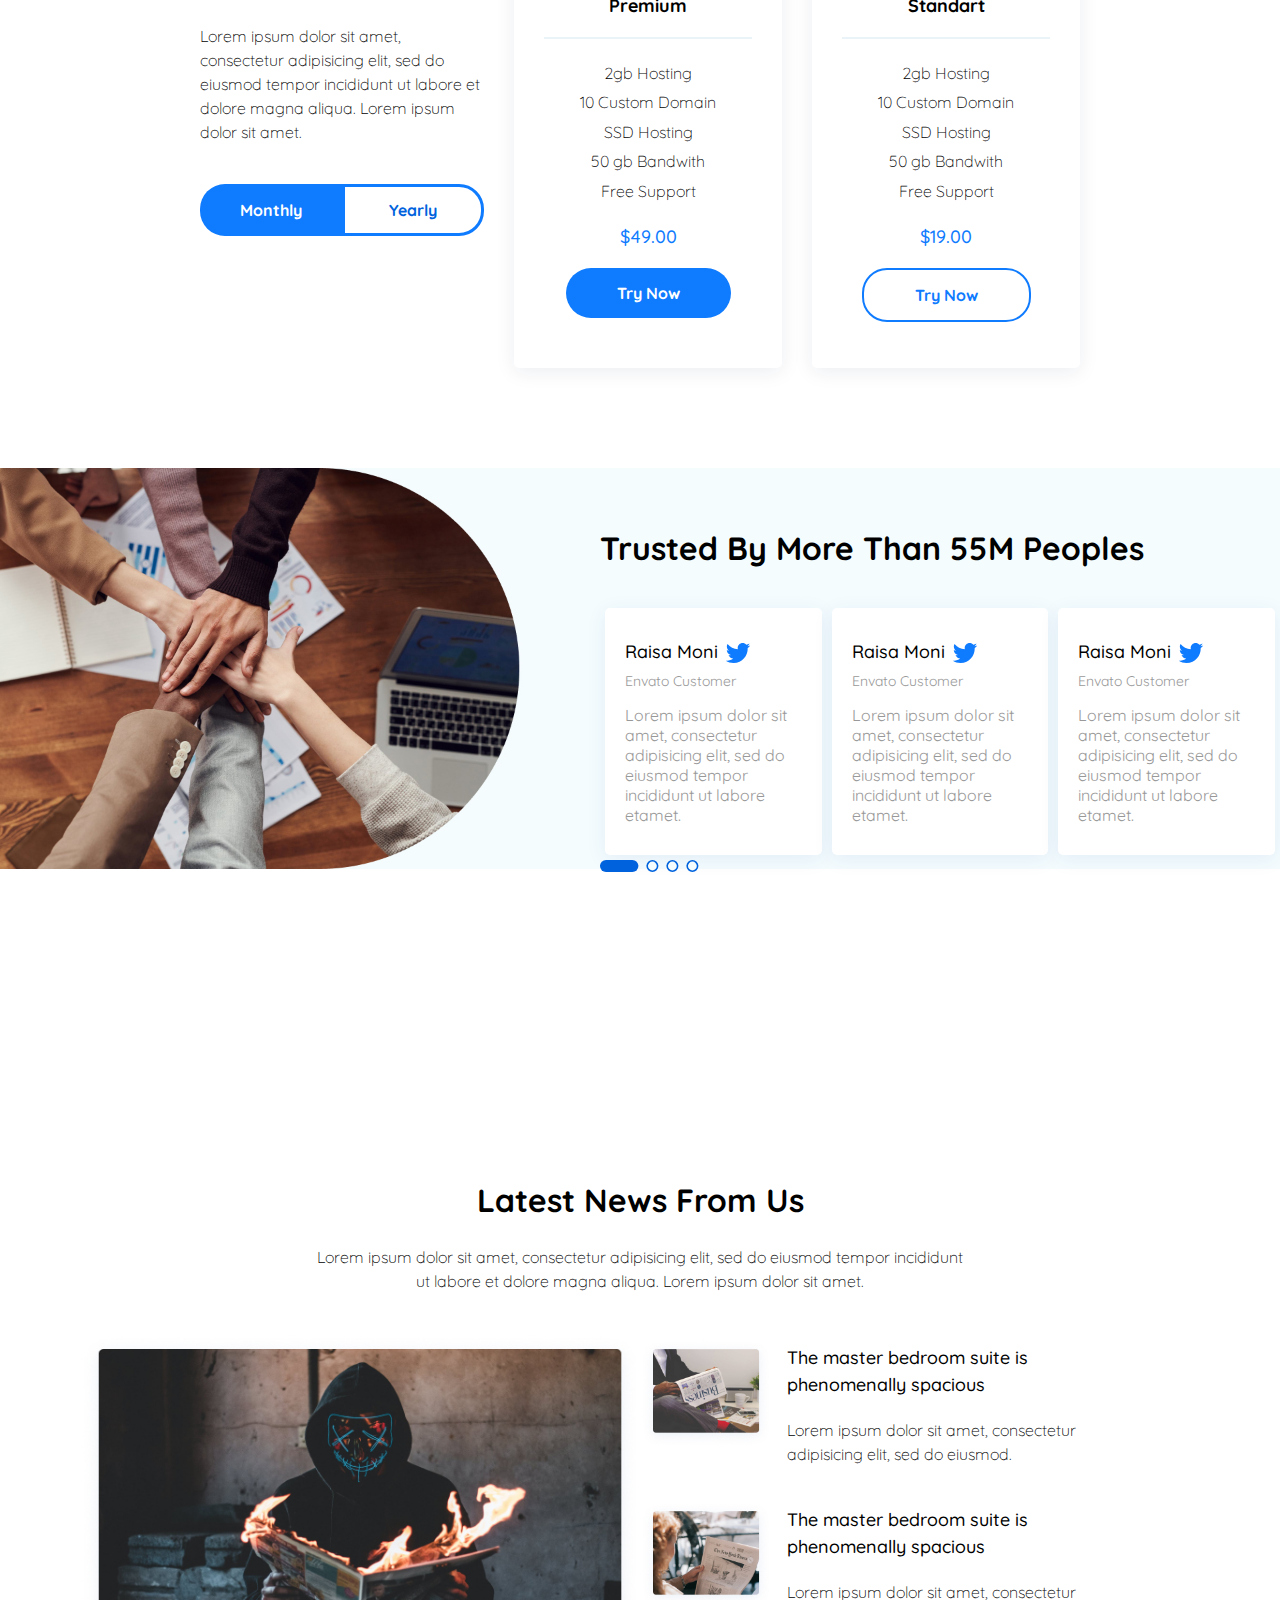
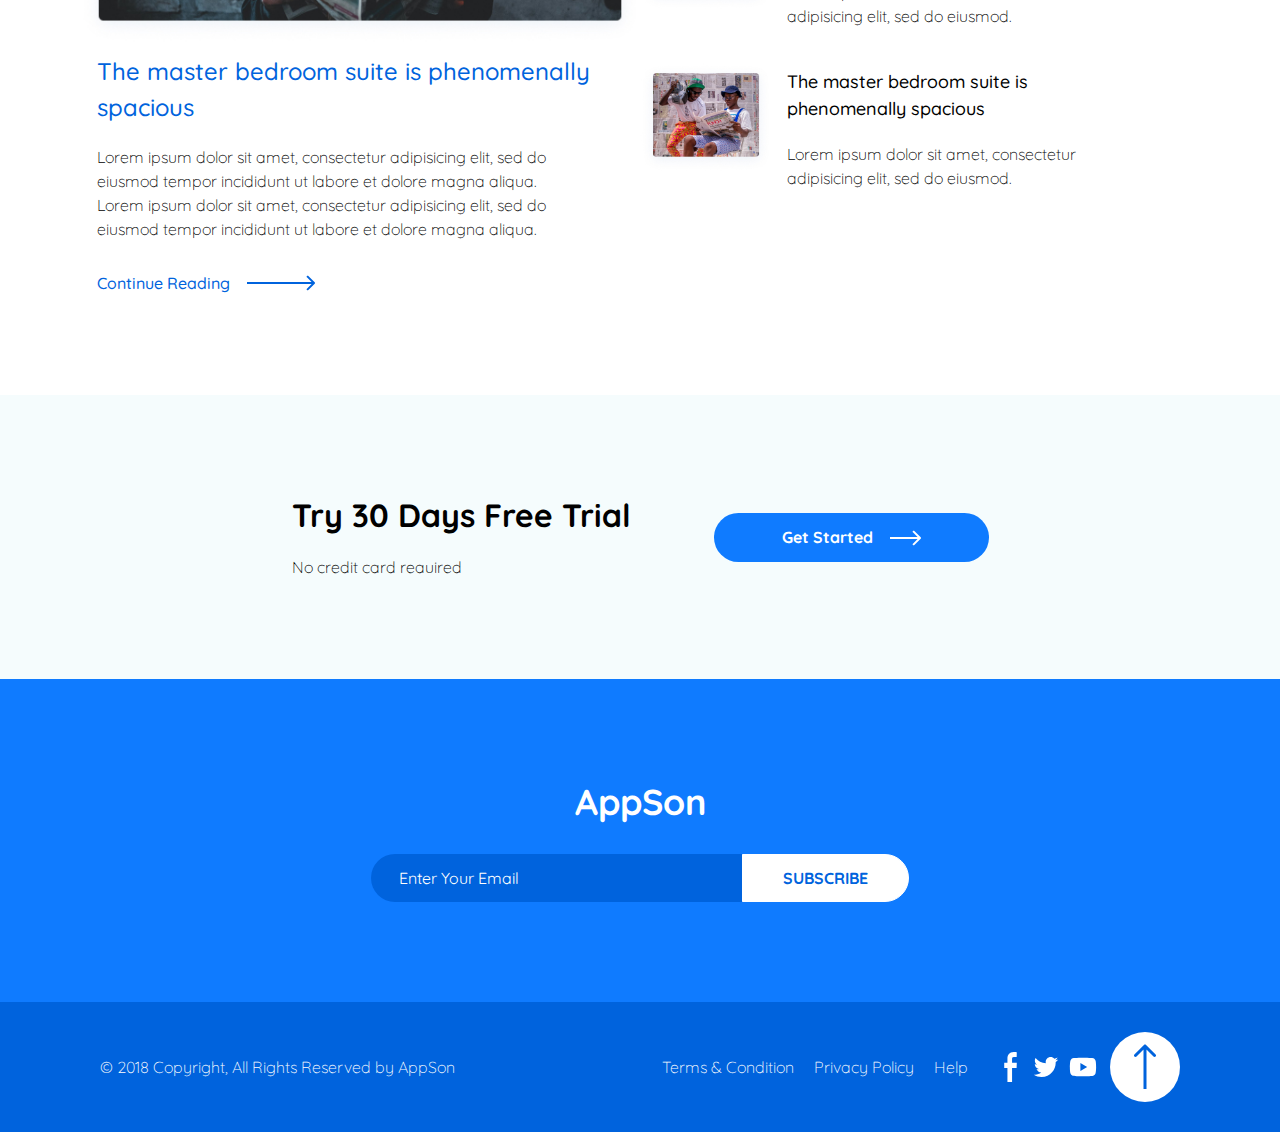
==== commit ecb2b1b7: "Добавил линии и pagination" ====
--- a/index.html
+++ b/index.html
@@ -232,6 +232,7 @@
                 </p>
               </div>
             </div>
+
             <div class="hdiw__card">
               <div class="hdiw__card-cont">
                 <img
@@ -247,6 +248,9 @@
               </div>
             </div>
           </div>
+
+          <div class="dots-left"></div>
+          <div class="dots-right"></div>
         </div>
       </div>
 
@@ -371,6 +375,13 @@
                 </p>
               </div>
             </div>
+            <div class="pagination">
+              <img
+                src="./img/svg/pagination.svg"
+                alt="Pagination"
+                class="pagination-pic"
+              />
+            </div>
           </div>
         </div>
       </section>
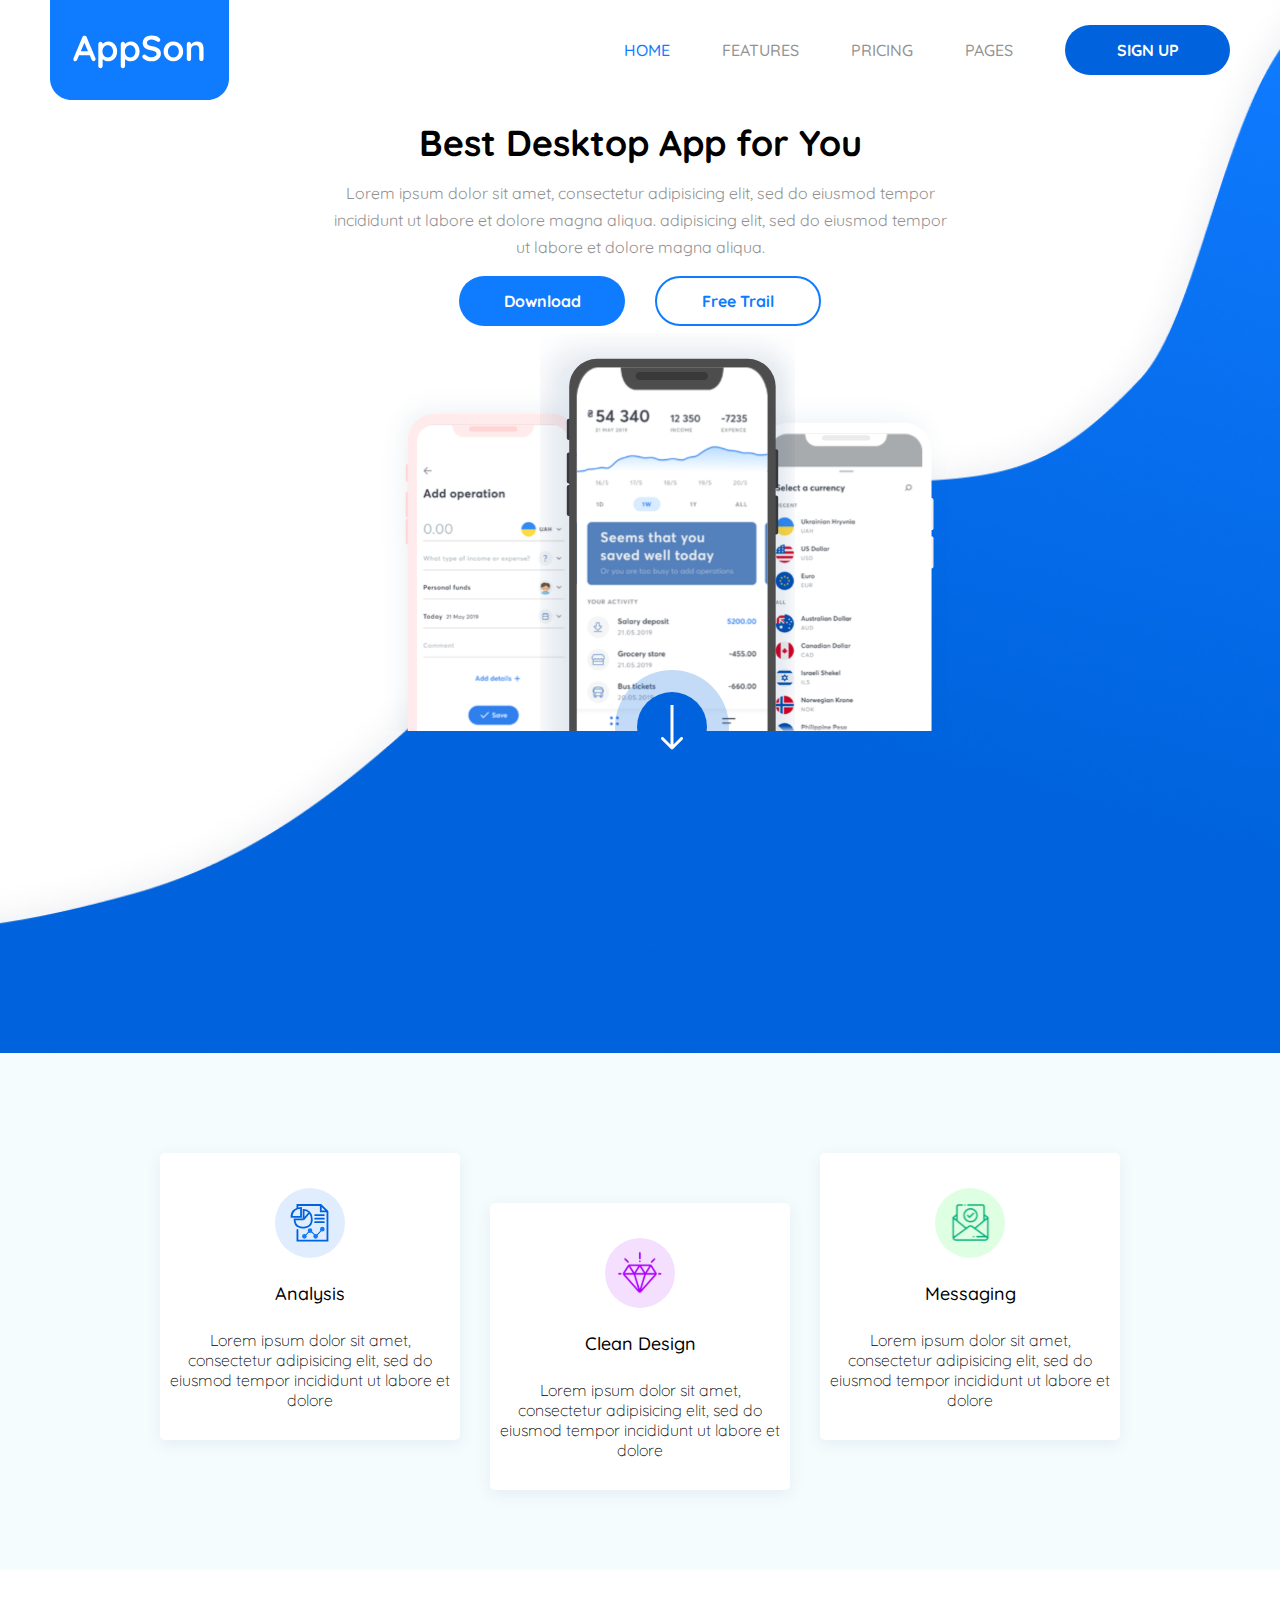
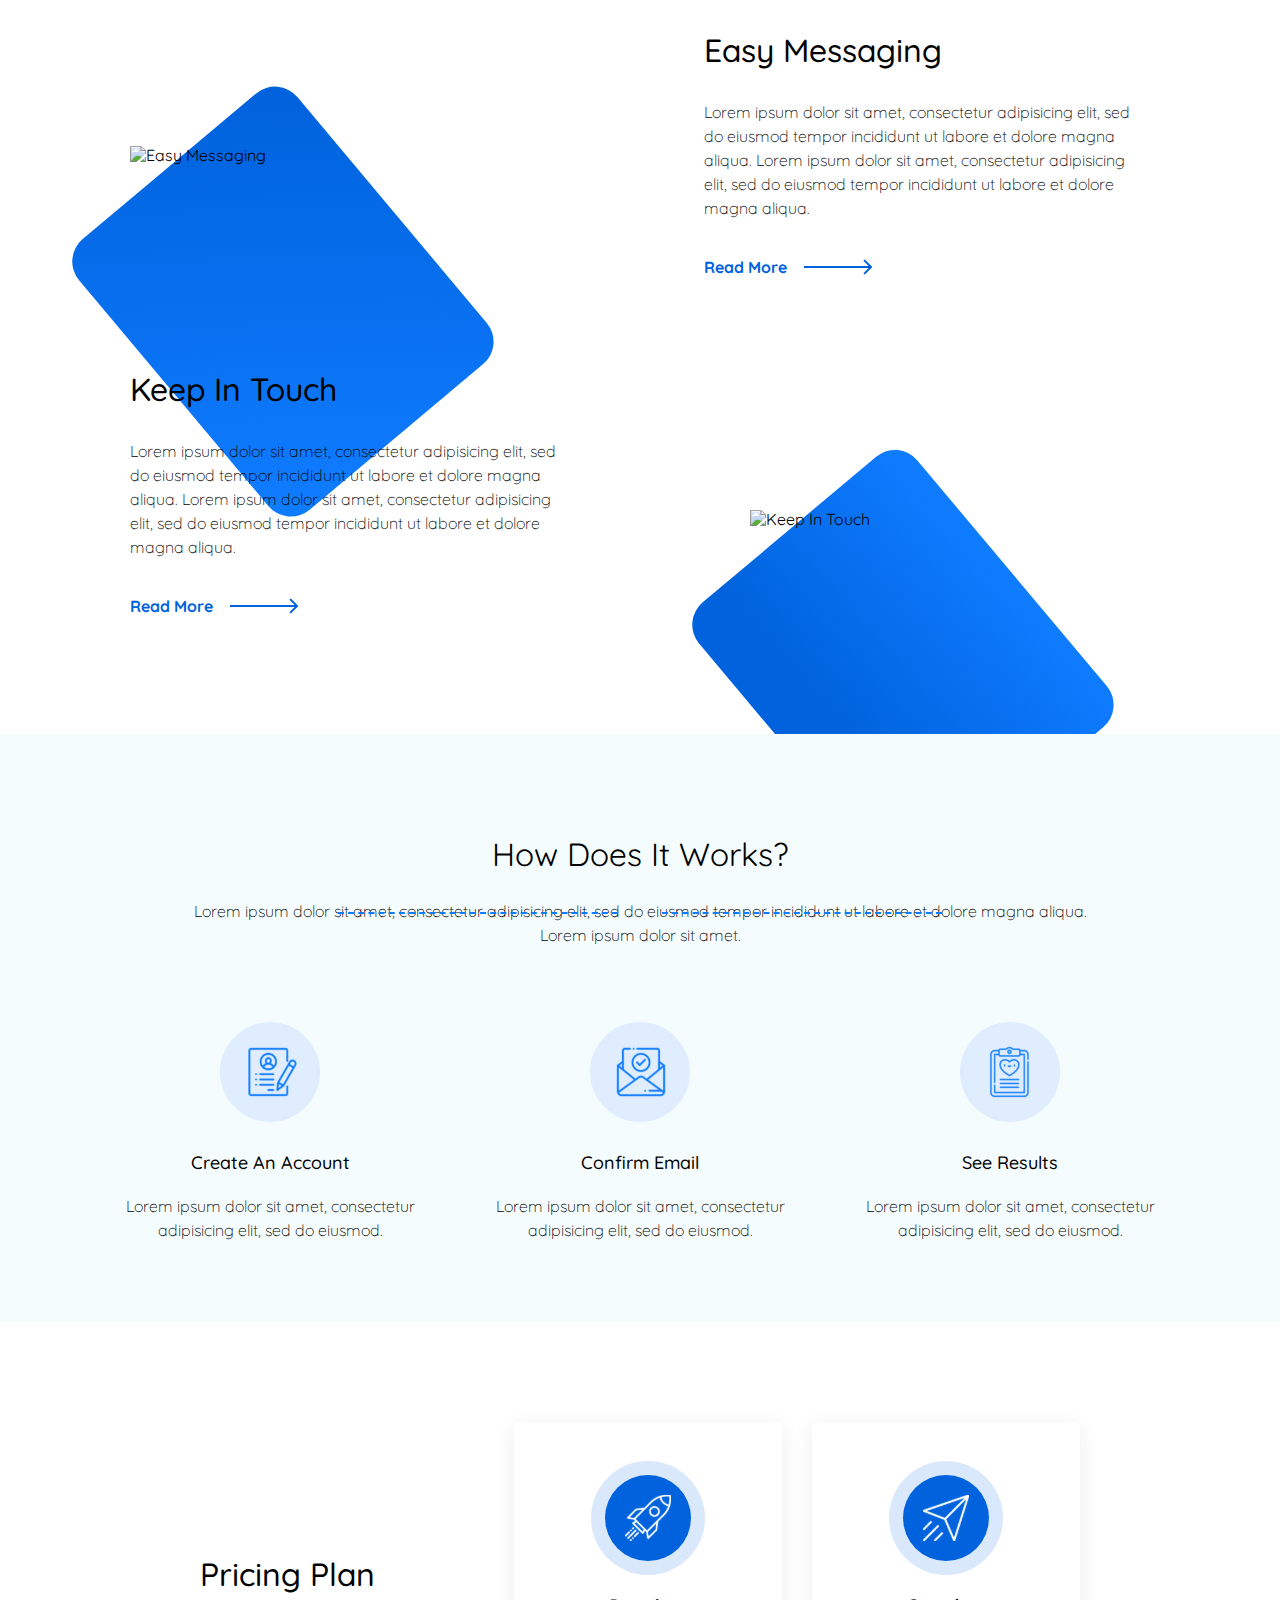
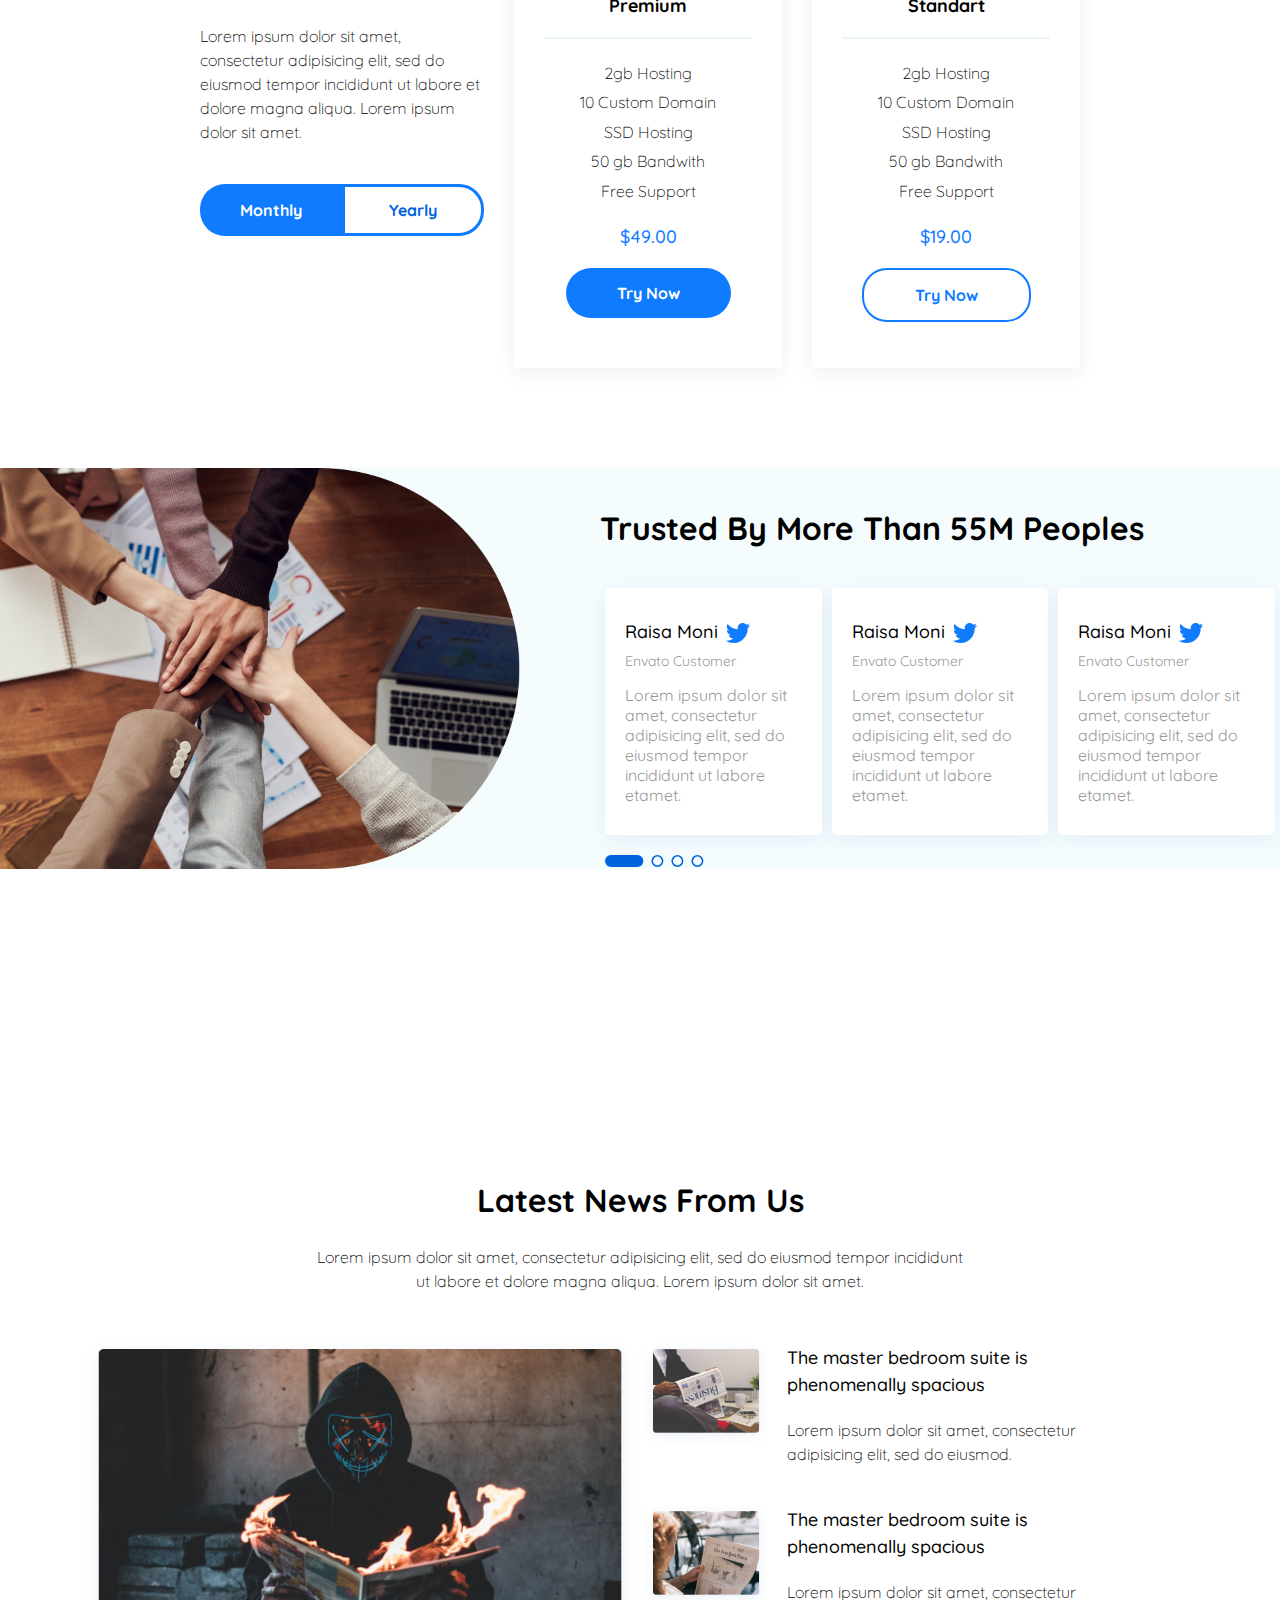
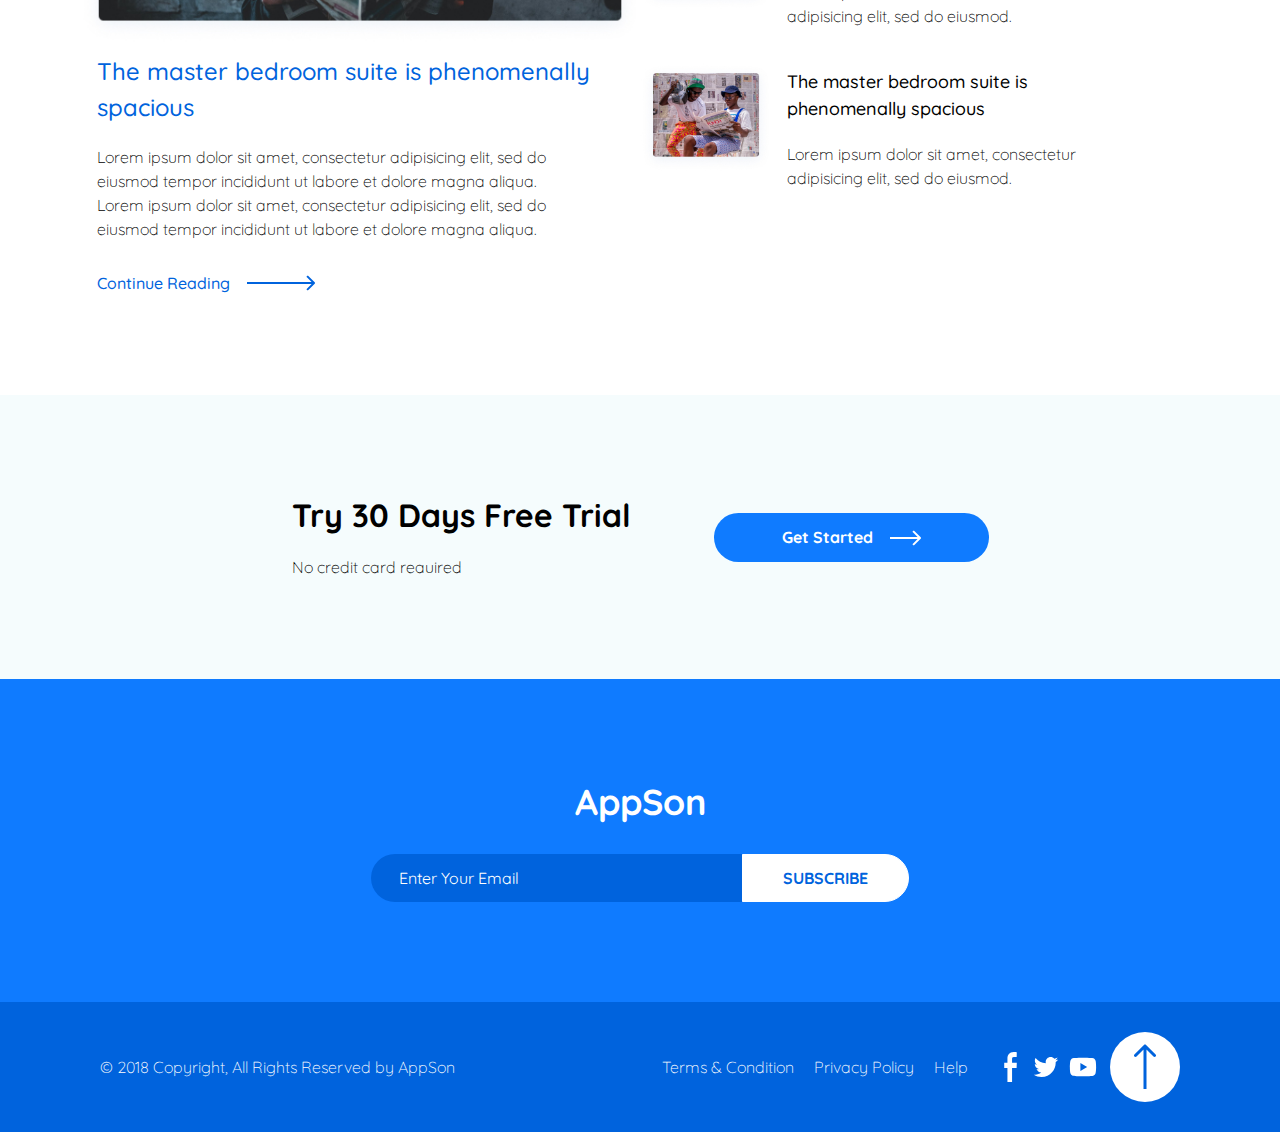
==== commit 6300b9b4: "Добавил прокрутку кнопкам" ====
--- a/index.html
+++ b/index.html
@@ -9,7 +9,7 @@
   </head>
   <body>
     <!--Header start-->
-    <header class="header">
+    <header id="head" class="header">
       <div class="wrapper">
         <div class="header__wrapper">
           <div class="header__logo">
@@ -75,7 +75,7 @@
           </div>
 
           <div class="scroldown">
-            <a href="#!" class="scroldown__btn"
+            <a href="#foot" class="scroldown__btn"
               ><img
                 src="./img/svg/scroldown.svg"
                 alt="Scrol Down"
@@ -507,7 +507,7 @@
       <!--Subscribe end-->
 
       <!--Footer start-->
-      <footer class="footer">
+      <footer id="foot" class="footer">
         <div class="wrapper">
           <div class="footer__menu">
             <div class="copyright">
@@ -553,7 +553,7 @@
               </div>
             </div>
             <div class="scrolup">
-              <a href="#!" class="scrolup__btn"
+              <a href="#head" class="scrolup__btn"
                 ><img
                   src="./img/svg/scrolup.svg"
                   alt="Scrol Up"
--- a/css/style.css
+++ b/css/style.css
@@ -883,7 +883,21 @@
   text-align: center;
 }
 
-/*НАРИСОВАТЬ ПУНКТИРНУЮ ЛИНИЮ*/
+.dots-left {
+  position: absolute;
+  width: 280px;
+  border-bottom: 2px dashed #0f7bff;
+  left: 338px;
+  top: 2512px;
+}
+
+.dots-right {
+  position: absolute;
+  width: 280px;
+  border-bottom: 2px dashed #0f7bff;
+  right: 338px;
+  top: 2512px;
+}
 
 /*Rates*/
 
@@ -1047,7 +1061,7 @@
 }
 
 .trustbypeople__block {
-  padding-top: 60px;
+  padding-top: 40px;
   padding-left: 600px;
 }
 .trustbypeople__tittle {
@@ -1092,6 +1106,11 @@
   color: #999999;
 }
 
+.pagination {
+  margin-top: 15px;
+  margin-left: 5px;
+}
+
 /*Last News*/
 
 .lastnews {
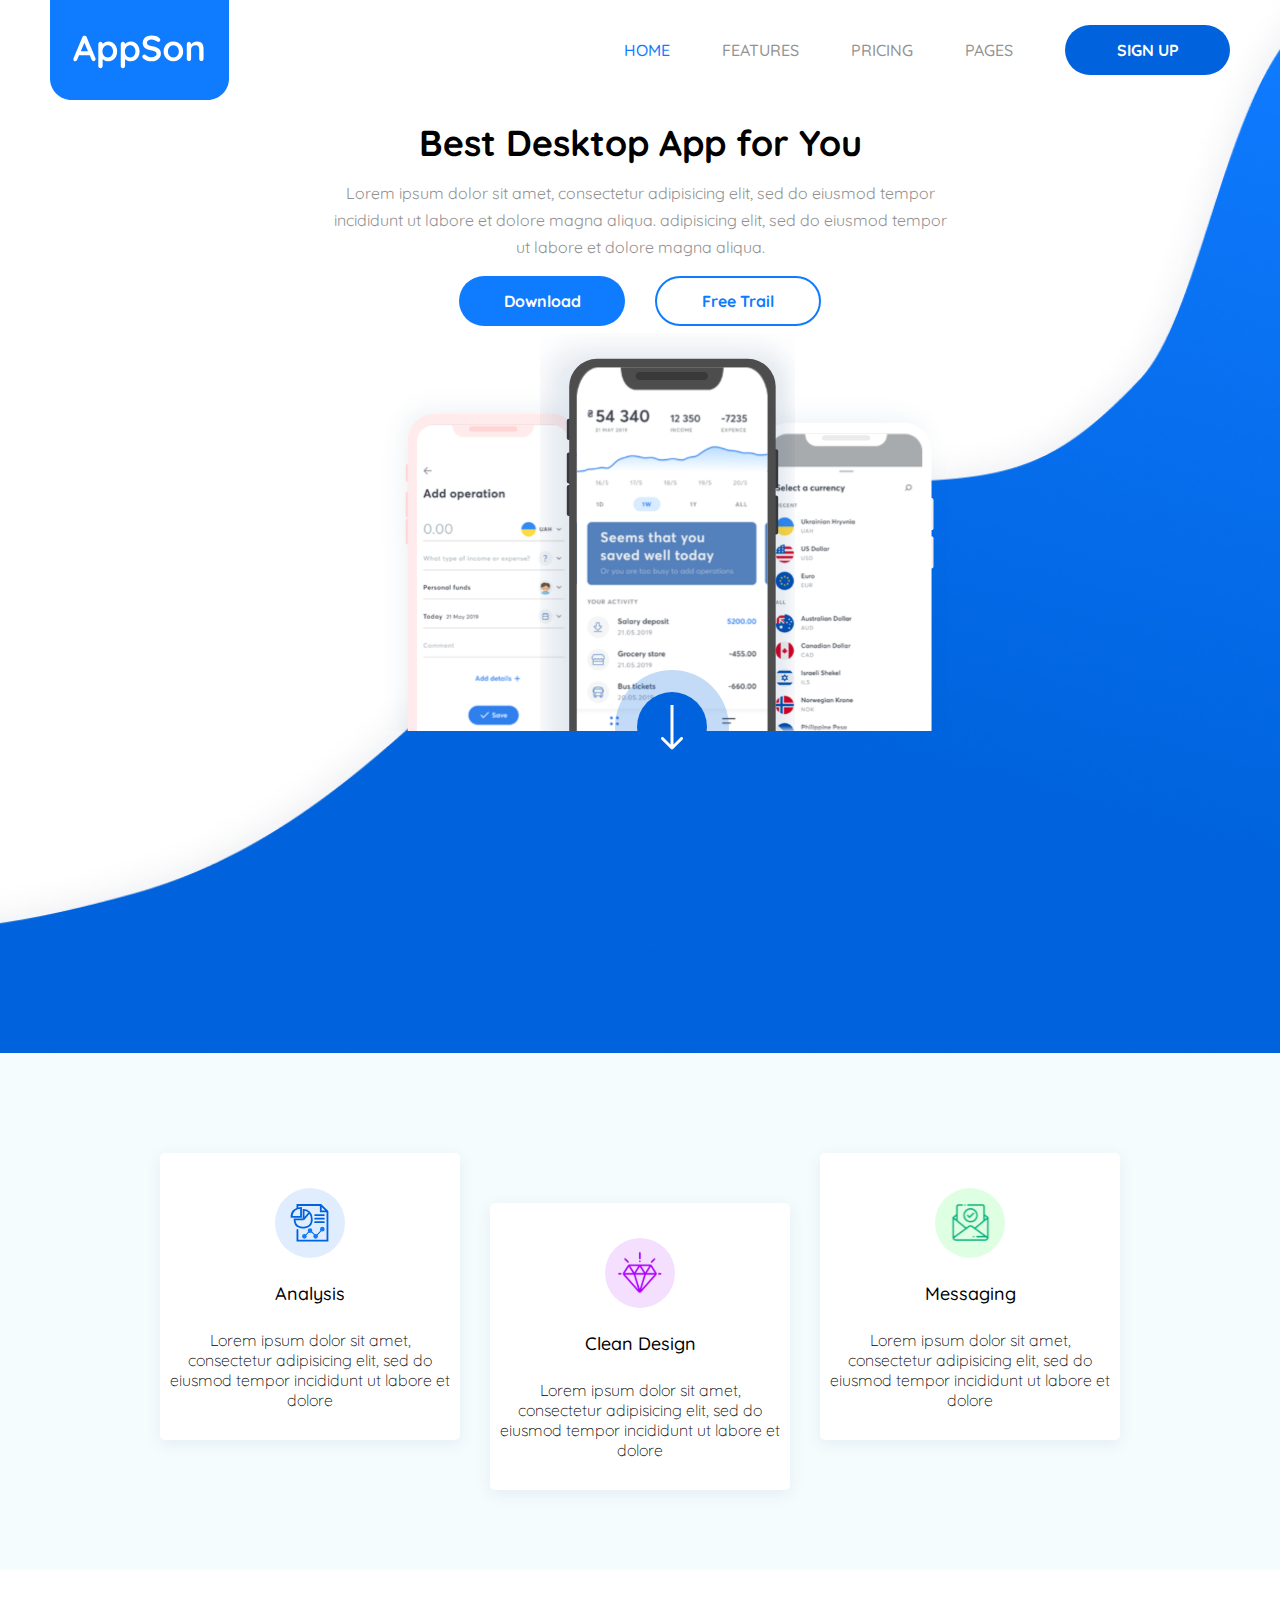
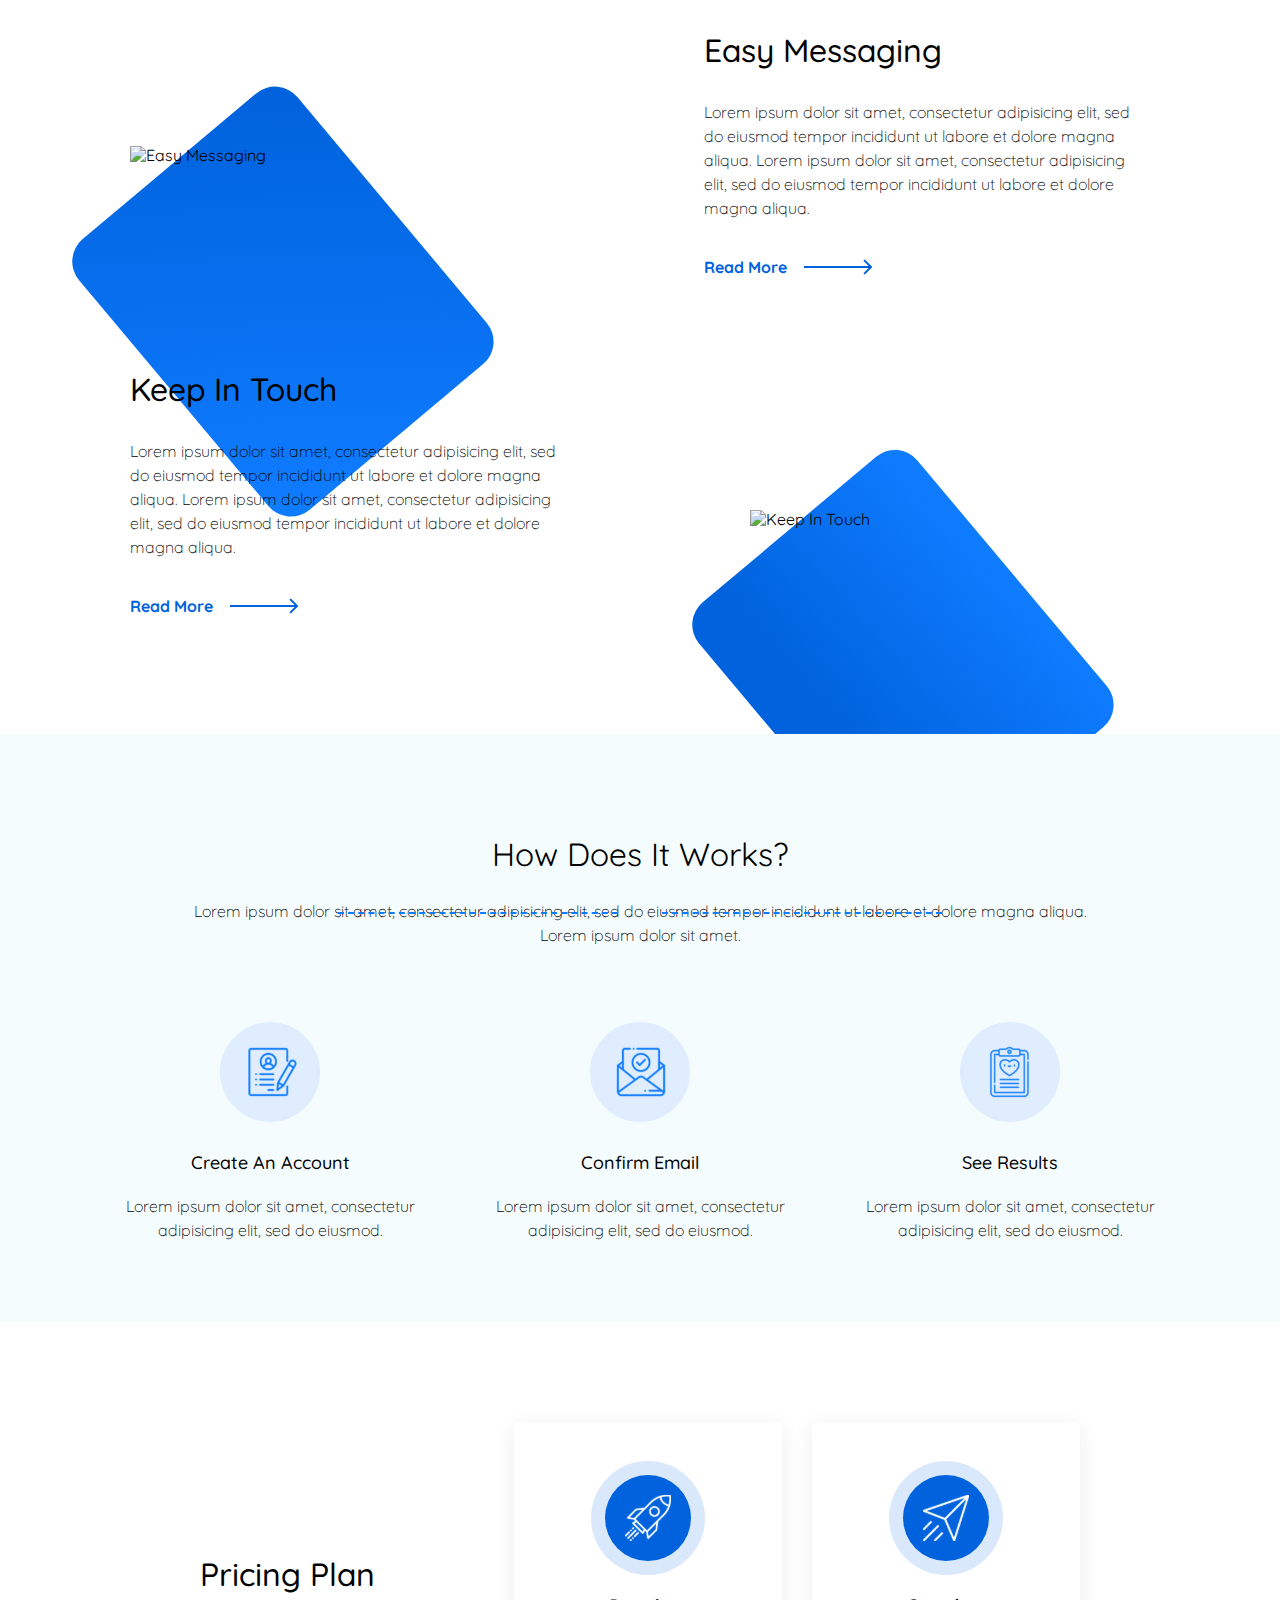
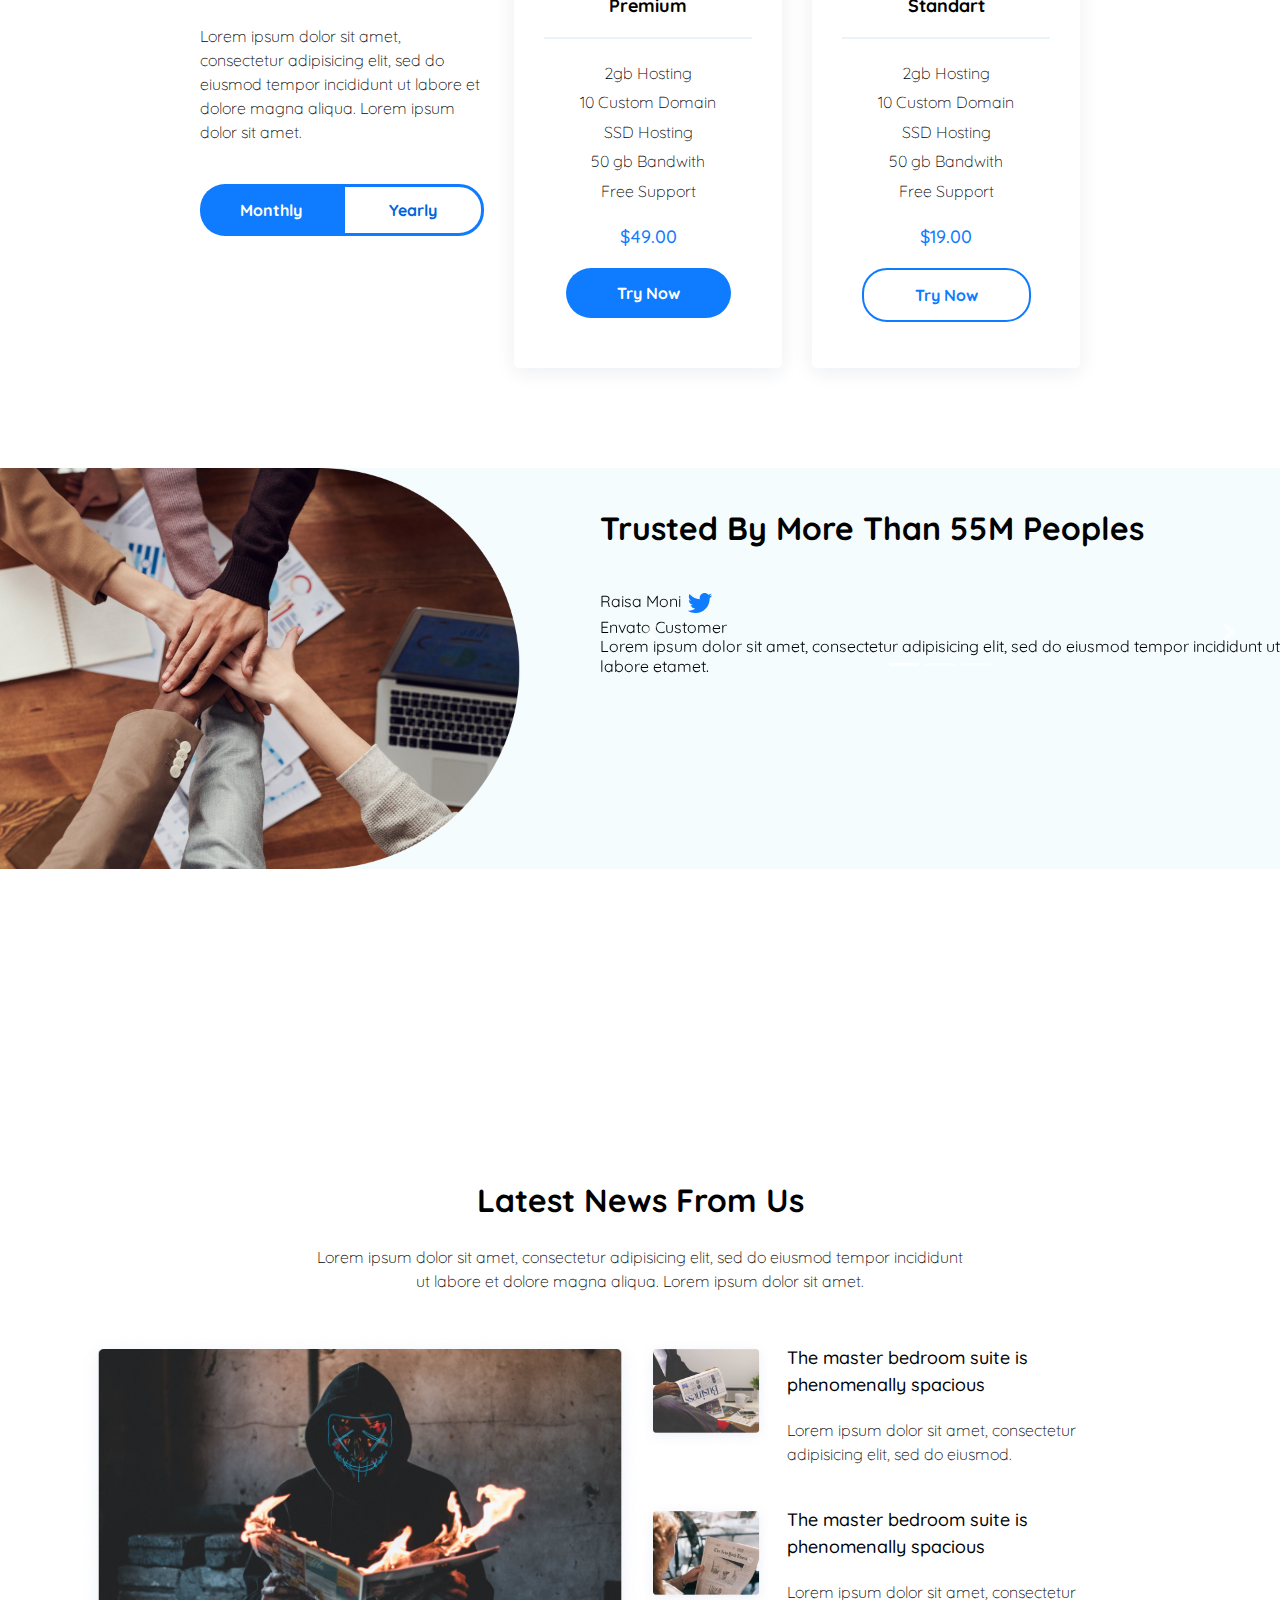
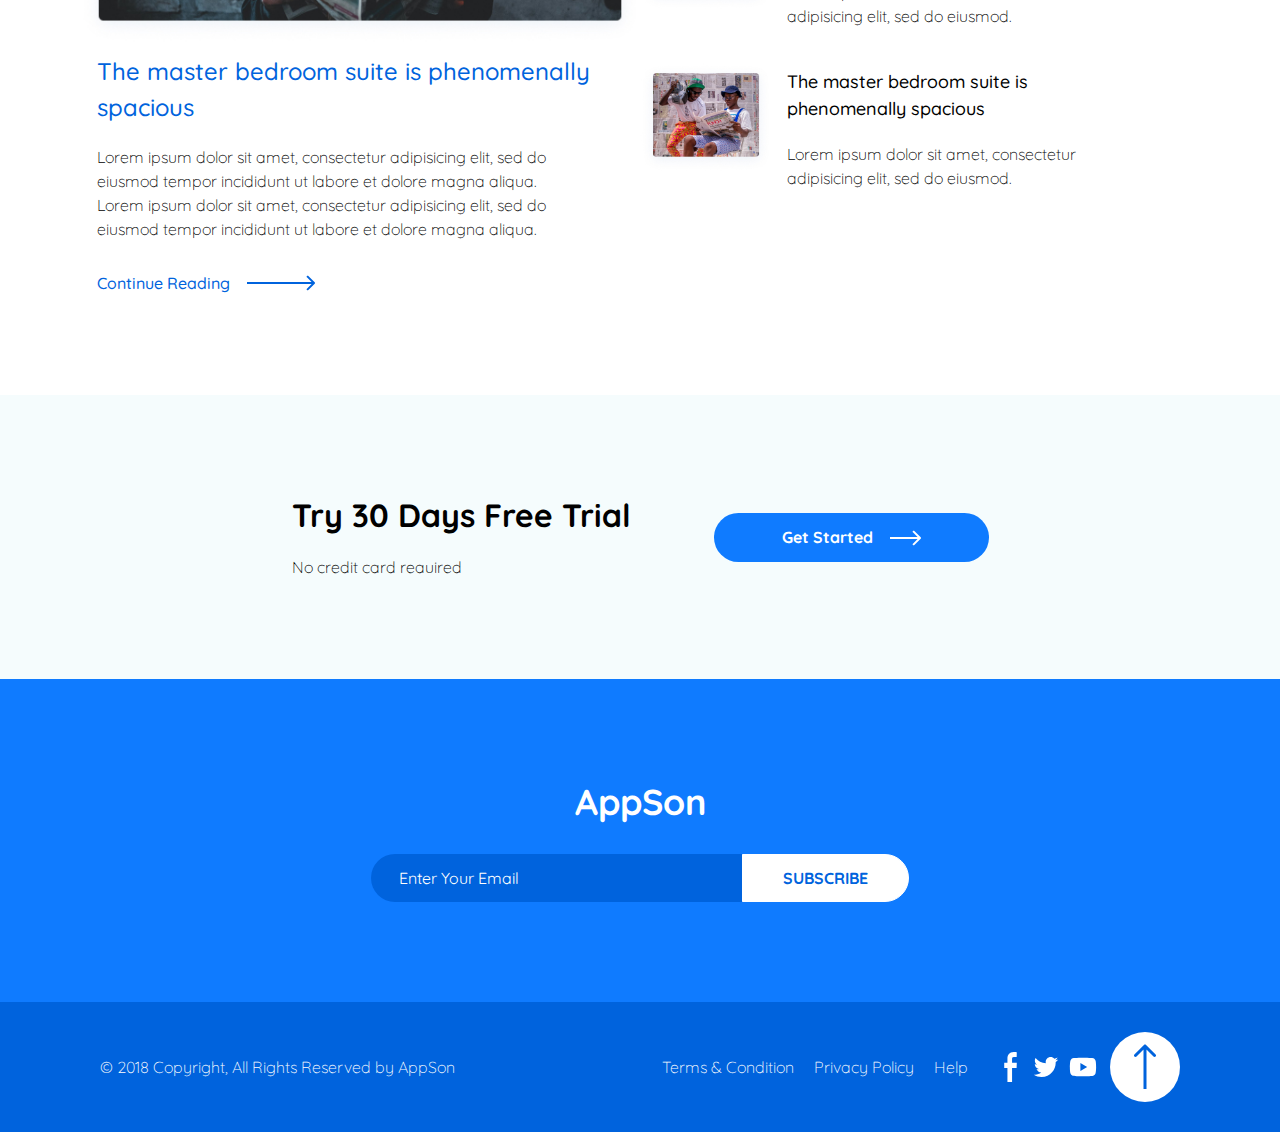
==== commit 05356cf0: "Подключил Bootstrap, анимировал карусель твитов" ====
--- a/index.html
+++ b/index.html
@@ -5,6 +5,12 @@
     <meta http-equiv="X-UA-Compatible" content="IE=edge" />
     <meta name="viewport" content="width=device-width, initial-scale=1.0" />
     <title>Homepage</title>
+    <link
+      rel="stylesheet"
+      href="https://maxcdn.bootstrapcdn.com/bootstrap/4.0.0/css/bootstrap.min.css"
+      integrity="sha384-Gn5384xqQ1aoWXA+058RXPxPg6fy4IWvTNh0E263XmFcJlSAwiGgFAW/dAiS6JXm"
+      crossorigin="anonymous"
+    />
     <link rel="stylesheet" href="./css/style.css" />
   </head>
   <body>
@@ -326,6 +332,96 @@
             <h2 class="trustbypeople__tittle">
               Trusted By More Than 55M Peoples
             </h2>
+
+            <div
+              id="carouselExampleIndicators"
+              class="carousel slide"
+              data-ride="carousel"
+              data-interval="false"
+            >
+              <div class="carousel-inner">
+                <div class="carousel-item active">
+                  <div class="trust__card n d-none d-md-block">
+                    <h5 class="trust__card-tittle">
+                      Raisa Moni
+                      <img src="./img/svg/twitter.svg" alt="Twitter" />
+                    </h5>
+                    <p class="trust__card-subtittle">Envato Customer</p>
+                    <p class="trust__card-desc">
+                      Lorem ipsum dolor sit amet, consectetur adipisicing elit,
+                      sed do eiusmod tempor incididunt ut labore etamet.
+                    </p>
+                  </div>
+                </div>
+                <div class="carousel-item">
+                  <div class="trust__card n d-none d-md-block">
+                    <h5 class="trust__card-tittle">
+                      Raisa Moni
+                      <img src="./img/svg/twitter.svg" alt="Twitter" />
+                    </h5>
+                    <p class="trust__card-subtittle">Envato Customer</p>
+                    <p class="trust__card-desc">
+                      Lorem ipsum dolor sit amet, consectetur adipisicing elit,
+                      sed do eiusmod tempor incididunt ut labore etamet.
+                    </p>
+                  </div>
+                </div>
+                <div class="carousel-item">
+                  <div class="trust__card n d-none d-md-block">
+                    <h5 class="trust__card-tittle">
+                      Raisa Moni
+                      <img src="./img/svg/twitter.svg" alt="Twitter" />
+                    </h5>
+                    <p class="trust__card-subtittle">Envato Customer</p>
+                    <p class="trust__card-desc">
+                      Lorem ipsum dolor sit amet, consectetur adipisicing elit,
+                      sed do eiusmod tempor incididunt ut labore etamet.
+                    </p>
+                  </div>
+                </div>
+              </div>
+              <a
+                class="carousel-control-prev"
+                href="#carouselExampleIndicators"
+                role="button"
+                data-slide="prev"
+              >
+                <span
+                  class="carousel-control-prev-icon"
+                  aria-hidden="true"
+                ></span>
+                <span class="sr-only">Previous</span>
+              </a>
+              <a
+                class="carousel-control-next"
+                href="#carouselExampleIndicators"
+                role="button"
+                data-slide="next"
+              >
+                <span
+                  class="carousel-control-next-icon"
+                  aria-hidden="true"
+                ></span>
+                <span class="sr-only">Next</span>
+              </a>
+              <ol class="carousel-indicators">
+                <li
+                  data-target="#carouselExampleIndicators"
+                  data-slide-to="0"
+                  class="active"
+                ></li>
+                <li
+                  data-target="#carouselExampleIndicators"
+                  data-slide-to="1"
+                ></li>
+                <li
+                  data-target="#carouselExampleIndicators"
+                  data-slide-to="2"
+                ></li>
+              </ol>
+            </div>
+
+            <!--
             <div class="trustbypeople__cards">
               <div class="trustbypeople__card">
                 <h3 class="trustbypeople__card-tittle">
@@ -375,13 +471,7 @@
                 </p>
               </div>
             </div>
-            <div class="pagination">
-              <img
-                src="./img/svg/pagination.svg"
-                alt="Pagination"
-                class="pagination-pic"
-              />
-            </div>
+            -->
           </div>
         </div>
       </section>
@@ -565,5 +655,20 @@
       </footer>
       <!--Footer end-->
     </main>
+    <script
+      src="https://code.jquery.com/jquery-3.2.1.slim.min.js"
+      integrity="sha384-KJ3o2DKtIkvYIK3UENzmM7KCkRr/rE9/Qpg6aAZGJwFDMVNA/GpGFF93hXpG5KkN"
+      crossorigin="anonymous"
+    ></script>
+    <script
+      src="https://cdnjs.cloudflare.com/ajax/libs/popper.js/1.12.9/umd/popper.min.js"
+      integrity="sha384-ApNbgh9B+Y1QKtv3Rn7W3mgPxhU9K/ScQsAP7hUibX39j7fakFPskvXusvfa0b4Q"
+      crossorigin="anonymous"
+    ></script>
+    <script
+      src="https://maxcdn.bootstrapcdn.com/bootstrap/4.0.0/js/bootstrap.min.js"
+      integrity="sha384-JZR6Spejh4U02d8jOt6vLEHfe/JQGiRRSQQxSfFWpi1MquVdAyjUar5+76PVCmYl"
+      crossorigin="anonymous"
+    ></script>
   </body>
 </html>
--- a/css/style.css
+++ b/css/style.css
@@ -485,6 +485,7 @@
 
 html {
   box-sizing: border-box;
+  scroll-behavior: smooth;
 }
 
 body {
@@ -494,6 +495,7 @@
   line-height: 1.2;
   font-weight: normal;
   color: #000000;
+  scroll-behavior: smooth;
 }
 
 img {
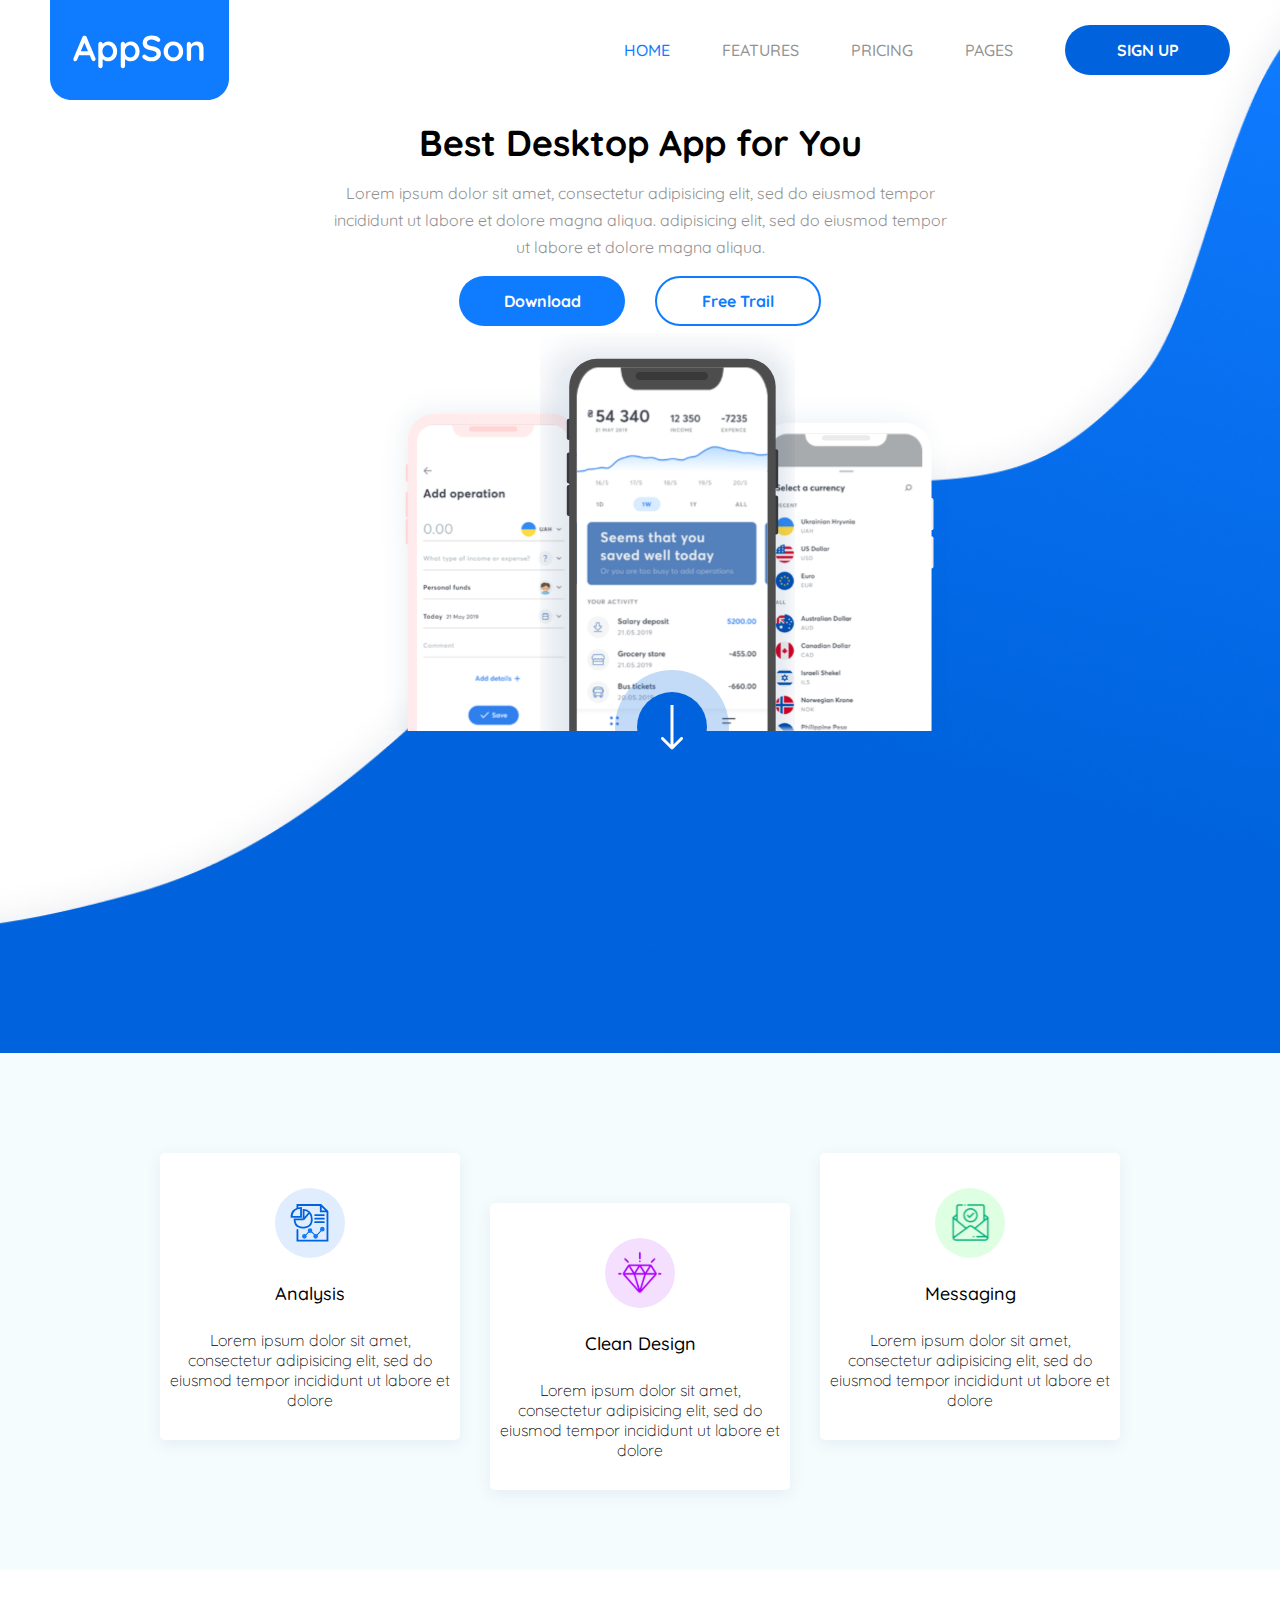
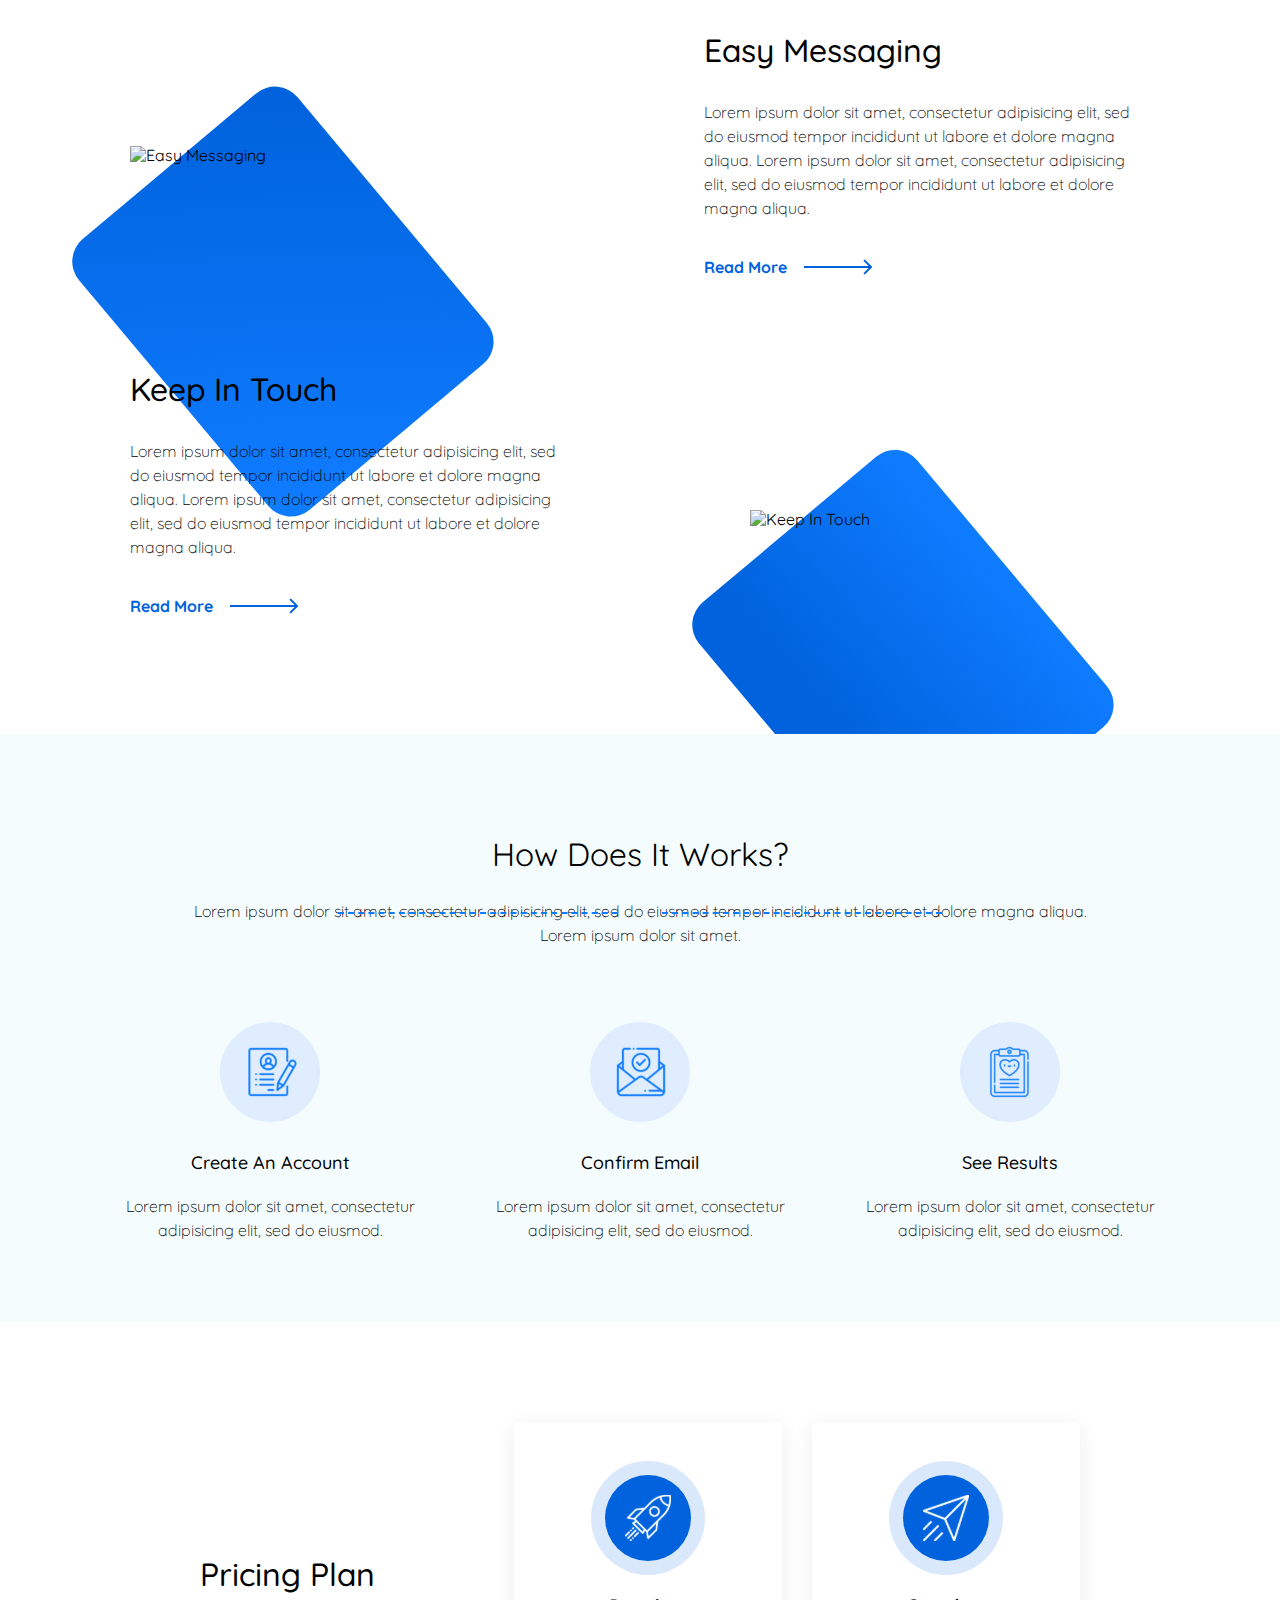
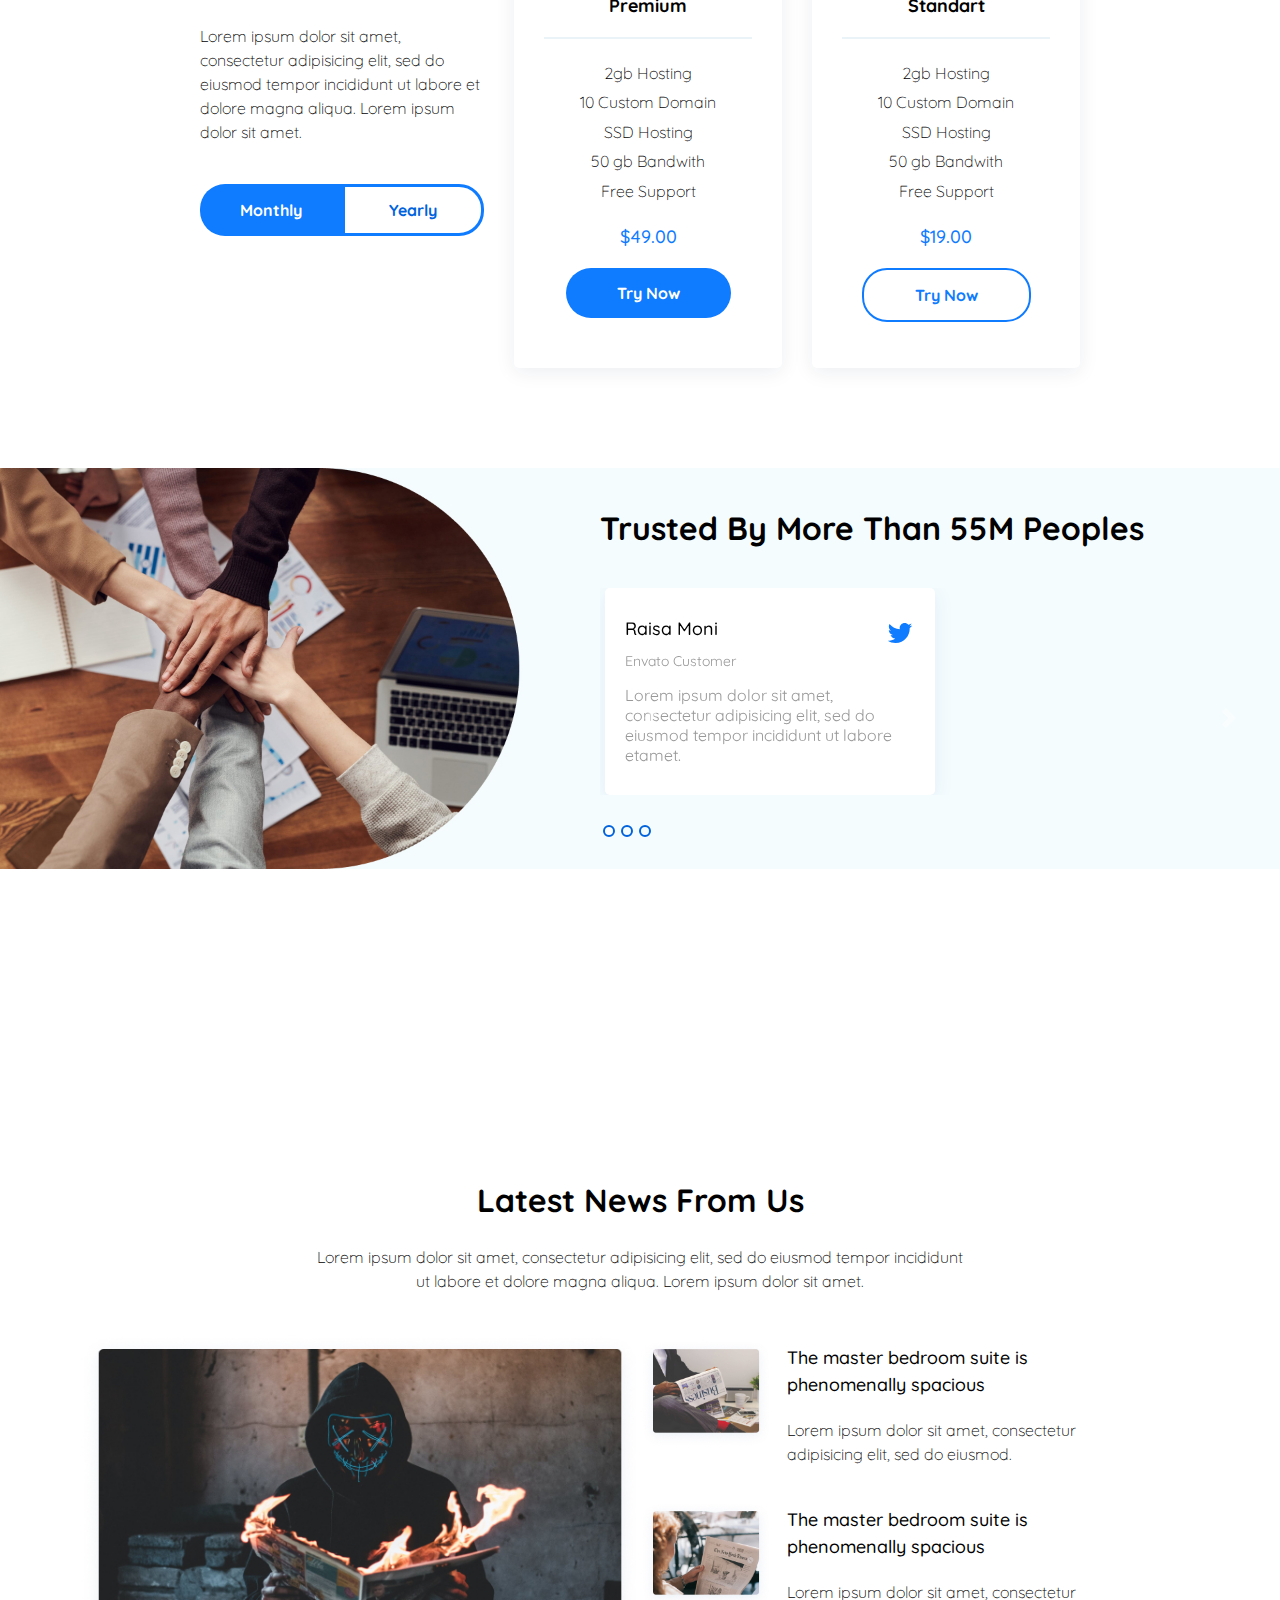
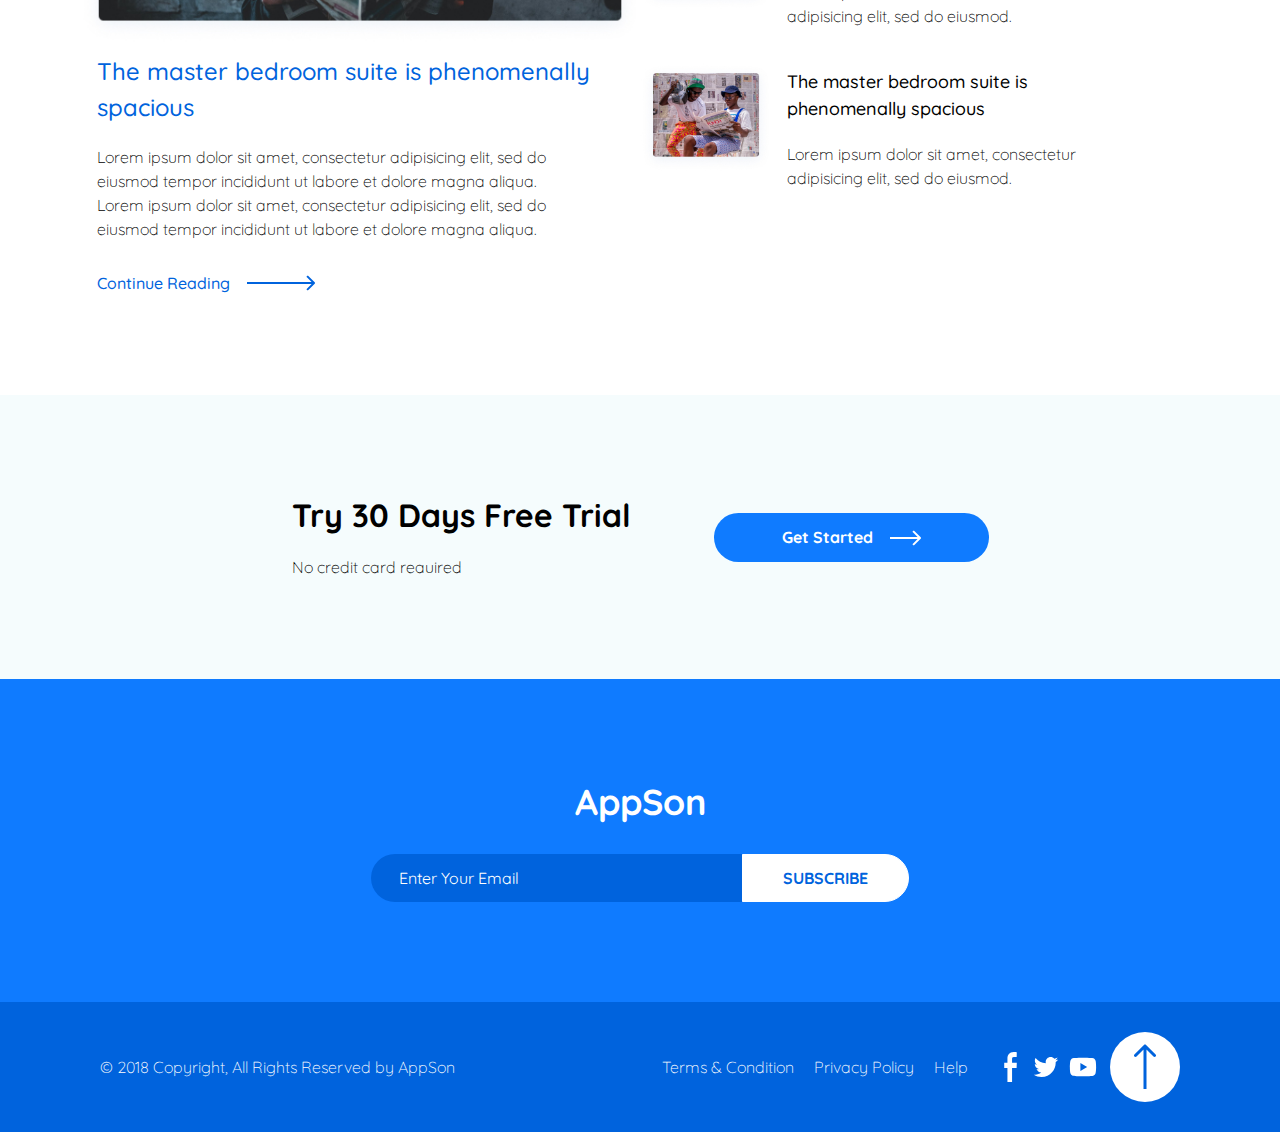
==== commit 0fc80a10: "Подключил Bootstrap, анимировал карусель твитов" ====
--- a/index.html
+++ b/index.html
@@ -420,58 +420,6 @@
                 ></li>
               </ol>
             </div>
-
-            <!--
-            <div class="trustbypeople__cards">
-              <div class="trustbypeople__card">
-                <h3 class="trustbypeople__card-tittle">
-                  Raisa Moni
-                  <img
-                    src="./img/svg/twitter.svg"
-                    alt="Twitter"
-                    class="trustbypeople__card-icon"
-                  />
-                </h3>
-                <p class="trustbypeople__card-subtittle">Envato Customer</p>
-                <p class="trustbypeople__card-desc">
-                  Lorem ipsum dolor sit amet, consectetur adipisicing elit, sed
-                  do eiusmod tempor incididunt ut labore etamet.
-                </p>
-              </div>
-
-              <div class="trustbypeople__card">
-                <h3 class="trustbypeople__card-tittle">
-                  Raisa Moni
-                  <img
-                    src="./img/svg/twitter.svg"
-                    alt="Twitter"
-                    class="trustbypeople__card-icon"
-                  />
-                </h3>
-                <p class="trustbypeople__card-subtittle">Envato Customer</p>
-                <p class="trustbypeople__card-desc">
-                  Lorem ipsum dolor sit amet, consectetur adipisicing elit, sed
-                  do eiusmod tempor incididunt ut labore etamet.
-                </p>
-              </div>
-
-              <div class="trustbypeople__card">
-                <h3 class="trustbypeople__card-tittle">
-                  Raisa Moni
-                  <img
-                    src="./img/svg/twitter.svg"
-                    alt="Twitter"
-                    class="trustbypeople__card-icon"
-                  />
-                </h3>
-                <p class="trustbypeople__card-subtittle">Envato Customer</p>
-                <p class="trustbypeople__card-desc">
-                  Lorem ipsum dolor sit amet, consectetur adipisicing elit, sed
-                  do eiusmod tempor incididunt ut labore etamet.
-                </p>
-              </div>
-            </div>
-            -->
           </div>
         </div>
       </section>
--- a/css/style.css
+++ b/css/style.css
@@ -523,12 +523,15 @@
 .download__btn:focus,
 .download__btn:active {
   background: #1d66c0;
+  text-decoration: none;
+  outline: none;
 }
 
 .freetrail__btn:hover,
 .freetrail__btn:focus,
 .freetrail__btn:active {
   background: #e9f3f8;
+  outline: none;
 }
 
 /* HEADER STYLES*/
@@ -570,6 +573,8 @@
 .header__link:hover,
 .header__link:focus {
   color: #000000;
+  text-decoration: none;
+  outline: none;
 }
 
 .header__item:first-child .header__link:first-child {
@@ -579,6 +584,7 @@
 .header__item:first-child .header__link:first-child:hover,
 .header__item:first-child .header__link:first-child:focus {
   color: #0063dd;
+  text-decoration: none;
 }
 
 .header__item:last-child {
@@ -602,6 +608,8 @@
 .signup__btn:focus,
 .signup__btn:active {
   background: #1d66c0;
+  text-decoration: none;
+  outline: none;
 }
 
 /*INTRO STYLES*/
@@ -795,6 +803,8 @@
 .about__more:hover,
 .about__more:focus {
   opacity: 0.65;
+  text-decoration: none;
+  outline: none;
 }
 
 .about__pic {
@@ -950,6 +960,7 @@
 .monthly__btn:focus,
 .monthly__btn:active {
   background: #1d66c0;
+  outline: none;
 }
 
 .yearly__btn {
@@ -971,6 +982,7 @@
 .yearly__btn:focus,
 .yearly__btn:active {
   background: #e9f3f8;
+  outline: none;
 }
 
 .period__btns {
@@ -1031,6 +1043,7 @@
 .premium__btn:focus,
 .premium__btn:active {
   background: #1d66c0;
+  outline: none;
 }
 
 .standart__btn {
@@ -1051,6 +1064,7 @@
 .standart__btn:focus,
 .standart__btn:active {
   background: #e9f3f8;
+  outline: none;
 }
 
 /*Trusted By People*/
@@ -1073,11 +1087,16 @@
   margin-bottom: 40px;
 }
 
-.trustbypeople__cards {
+.trust__card-tittle {
   display: flex;
-  justify-content: flex-start;
-}
-.trustbypeople__card {
+  justify-content: space-between;
+  font-weight: 500;
+  font-size: 18px;
+  line-height: 22px;
+  margin-bottom: 5px;
+}
+
+.trust__card {
   background: #ffffff;
   box-shadow: 0px 4px 20px rgba(0, 70, 156, 0.08);
   border-radius: 5px;
@@ -1085,14 +1104,7 @@
   margin: 0 5px;
 }
 
-.trustbypeople__card-tittle {
-  font-weight: 500;
-  font-size: 18px;
-  line-height: 22px;
-  margin-bottom: 5px;
-}
-
-.trustbypeople__card-subtittle {
+.trust__card-subtittle {
   font-weight: normal;
   font-size: 14px;
   line-height: 17px;
@@ -1100,7 +1112,7 @@
   color: #999999;
 }
 
-.trustbypeople__card-desc {
+.trust__card-desc {
   font-style: normal;
   font-weight: normal;
   font-size: 16px;
@@ -1108,9 +1120,38 @@
   color: #999999;
 }
 
-.pagination {
-  margin-top: 15px;
-  margin-left: 5px;
+.carousel {
+  width: 100%;
+}
+
+.carousel-inner {
+  margin-bottom: 40px;
+  width: 100%;
+}
+
+.carousel-item {
+  width: 50%;
+}
+
+.carousel-indicators {
+  position: relative;
+  justify-content: flex-start;
+  left: -15%;
+}
+
+.carousel-indicators li {
+  width: 12px;
+  height: 12px;
+  background: #f5fcfd;
+  border: 2px solid #0063dd;
+  box-sizing: border-box;
+  border-radius: 50%;
+}
+
+.carousel-indicators li:hover,
+.carousel-indicators li:focus,
+.carousel-indicators li:active {
+  background: #0063dd;
 }
 
 /*Last News*/
@@ -1220,6 +1261,8 @@
 .news-1-continue:hover,
 .news-1-continue:focus {
   opacity: 0.65;
+  text-decoration: none;
+  outline: none;
 }
 
 /*Free Trail*/
@@ -1265,6 +1308,7 @@
 .getstarted__btn:focus,
 .getstarted__btn:active {
   background: #1d66c0;
+  outline: none;
 }
 
 .arrow-white {
@@ -1326,6 +1370,7 @@
 .subsctibe__btn:hover,
 .subsctibe__btn:focus {
   background: #e9f3f8;
+  outline: none;
 }
 
 /*Footer*/
@@ -1384,6 +1429,8 @@
 .footer__link:hover,
 .footer__link:focus {
   color: #d2e9f5;
+  text-decoration: none;
+  outline: none;
 }
 
 .scrolup__btn {
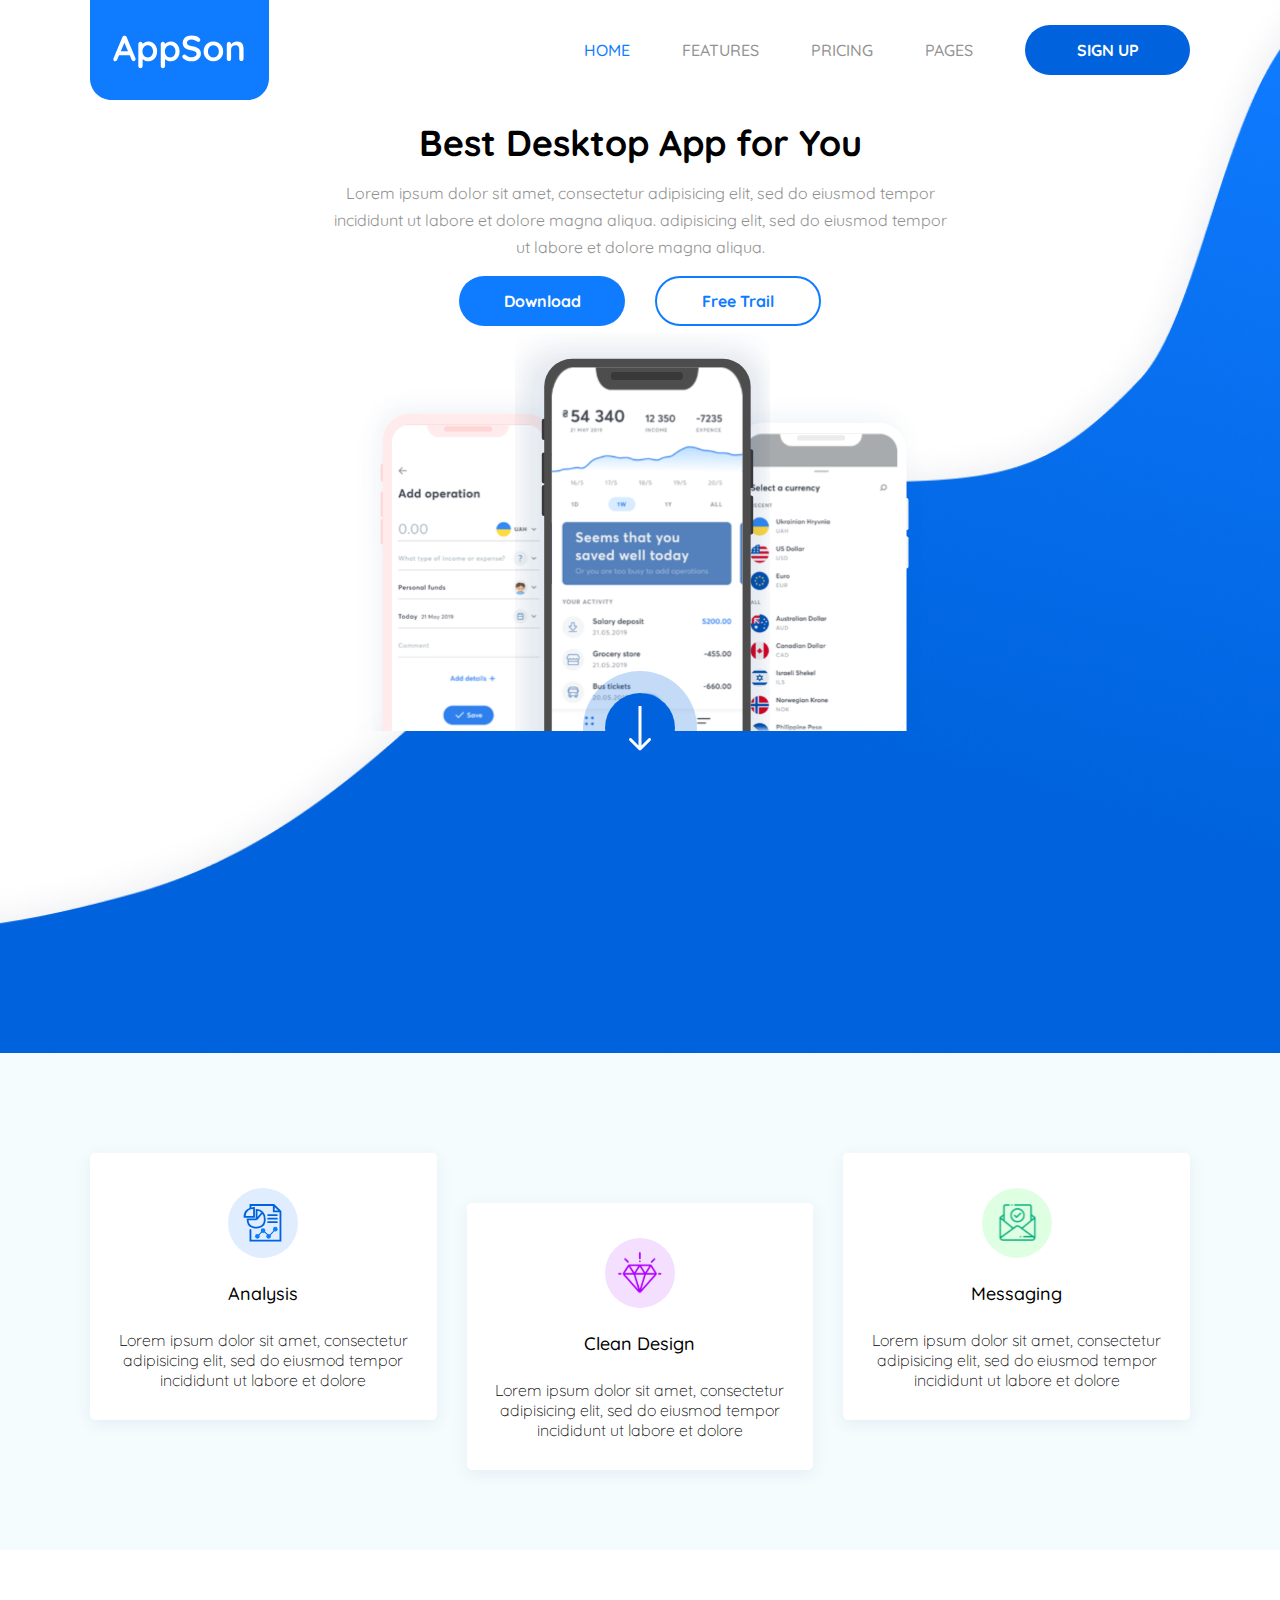
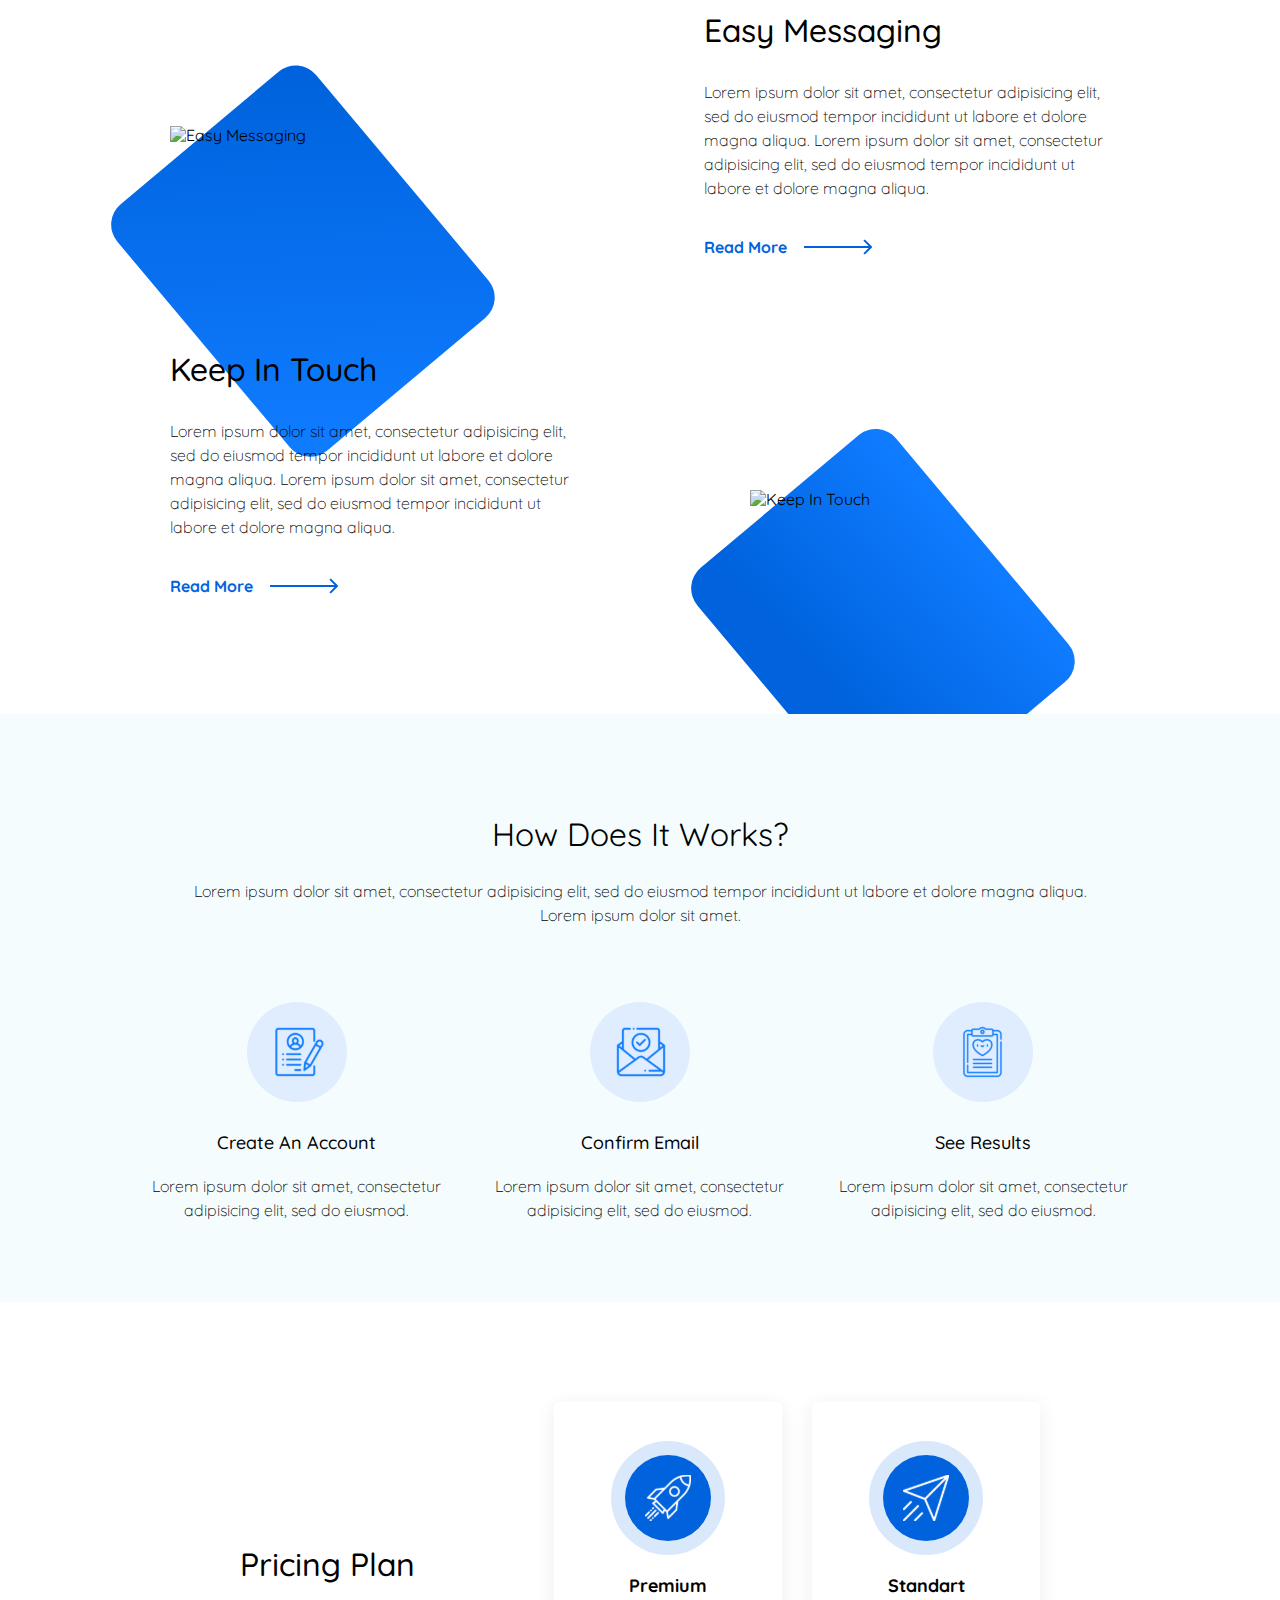
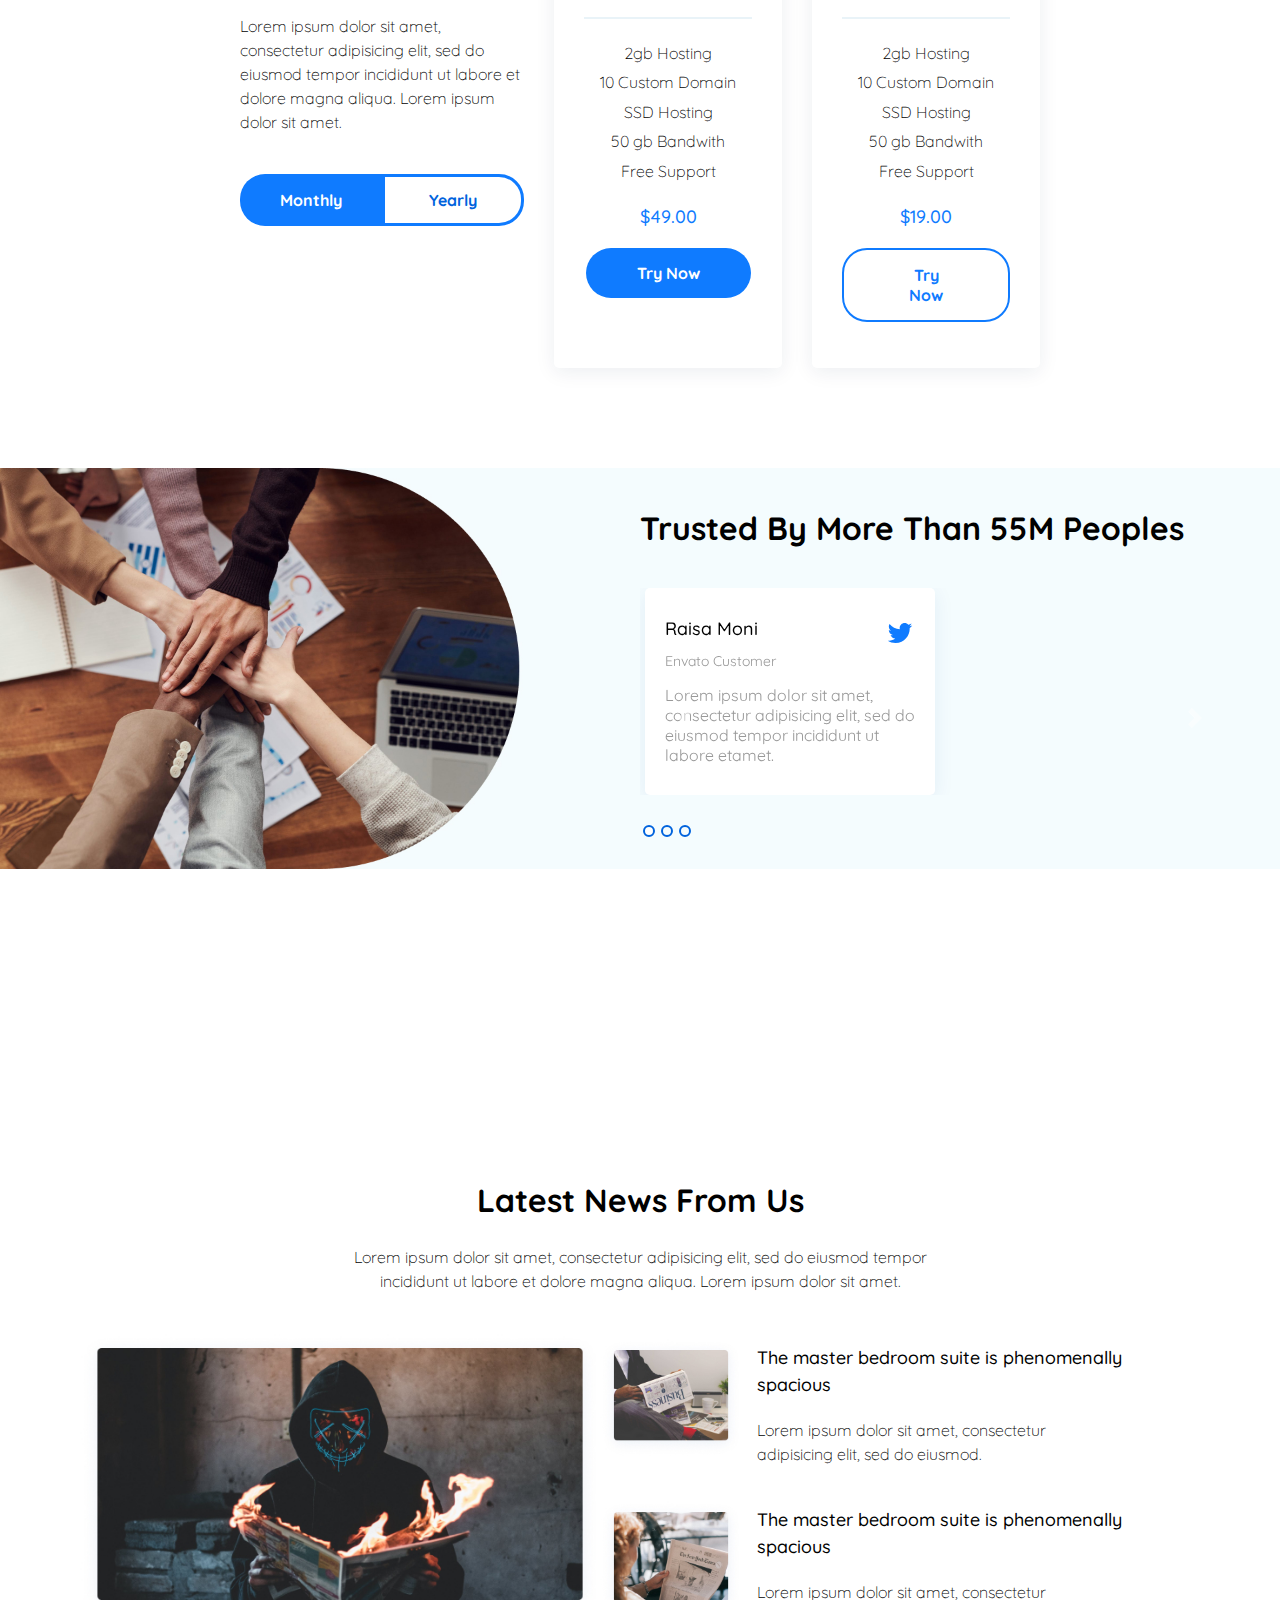
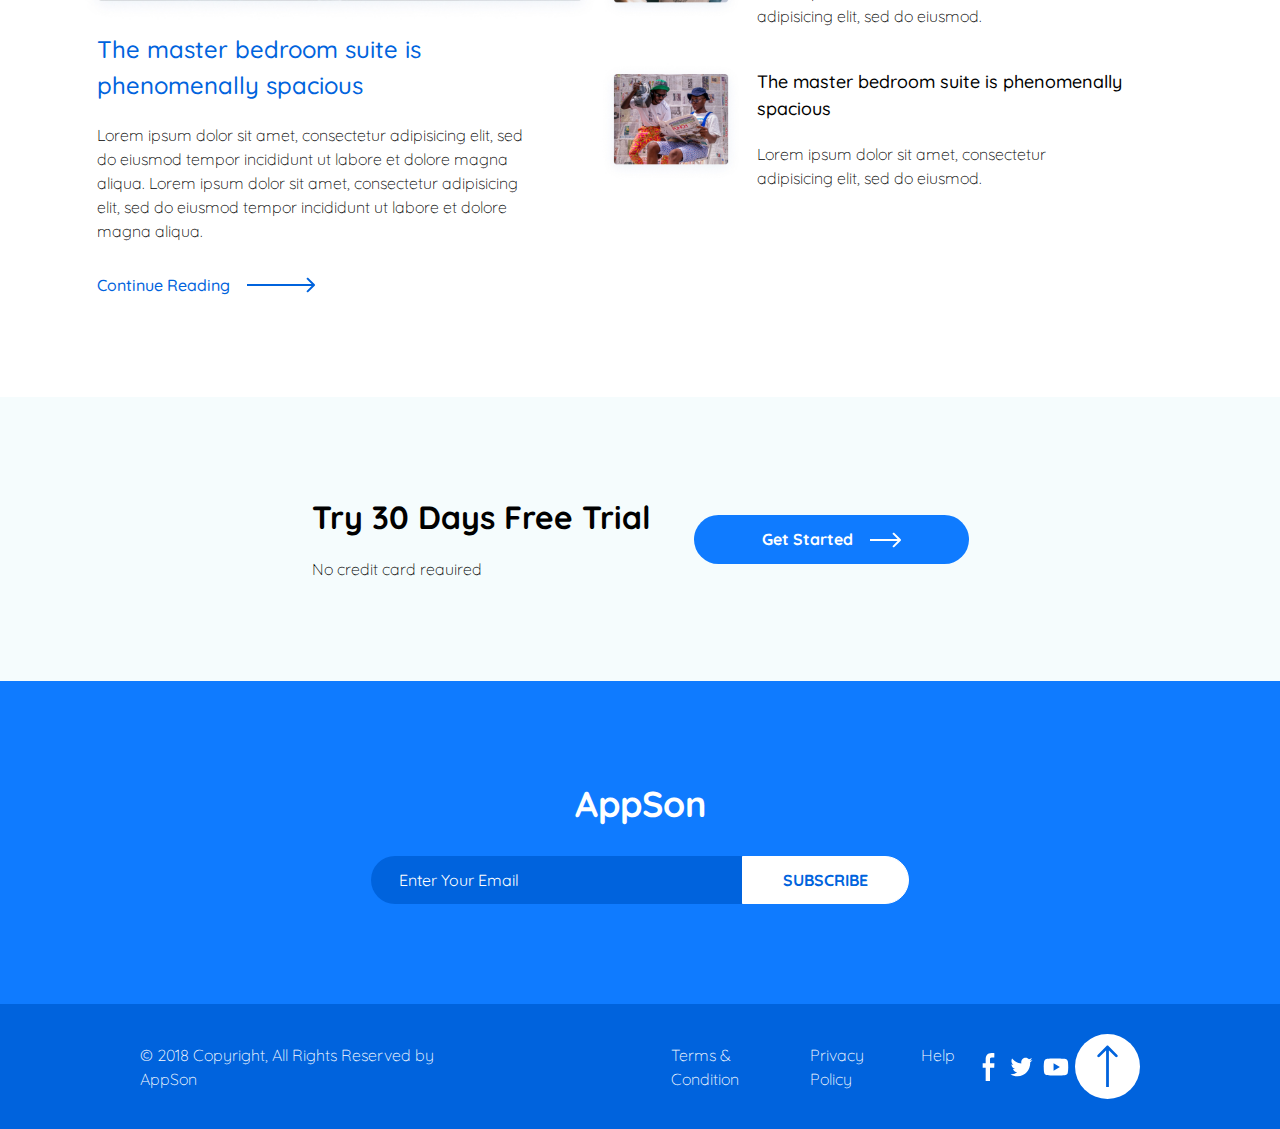
==== commit e778be73: "Update index.html" ====
--- a/index.html
+++ b/index.html
@@ -3,7 +3,7 @@
   <head>
     <meta charset="UTF-8" />
     <meta http-equiv="X-UA-Compatible" content="IE=edge" />
-    <meta name="viewport" content="width=device-width, initial-scale=1.0" />
+    <meta name="viewport" content="width=device-width, initial-scale=1  .0" />
     <title>Homepage</title>
     <link
       rel="stylesheet"
@@ -137,14 +137,15 @@
               </p>
             </div>
           </div>
-        </div>
+        
+      </div>
       </div>
       <!--Features end-->
 
       <!--About start-->
       <div class="abouts">
-        <div class="wrapper__full">
-          <div class="abouts__about about">
+        <div class="wrapper">
+          <div class="abouts__about">
             <div class="about__pic">
               <img
                 src="./img/svg/messaging-back.svg"
@@ -169,7 +170,7 @@
             </div>
           </div>
 
-          <div class="abouts__about about">
+          <div class="abouts__about">
             <div class="about__info">
               <h2 class="about__tittle">Keep In Touch</h2>
               <p class="about__desc">
@@ -200,7 +201,7 @@
       <!--How Does It Works start-->
 
       <div class="hdiw">
-        <div class="wrapper-full">
+        <div class="wrapper">
           <div class="hdiw__info">
             <h2 class="hdiw__tittle">How Does It Works?</h2>
             <p class="hdiw__desc">
@@ -254,9 +255,10 @@
               </div>
             </div>
           </div>
-
+          <!--
           <div class="dots-left"></div>
           <div class="dots-right"></div>
+          -->
         </div>
       </div>
 
@@ -264,7 +266,7 @@
 
       <!--Pricing Plan start-->
       <div class="rates">
-        <div class="wrapper__full">
+        <div class="wrapper">
           <div class="rates__cards">
             <div class="plan">
               <h2 class="plan__tittle">Pricing Plan</h2>
@@ -327,7 +329,7 @@
 
       <!--Trusted By People start-->
       <section class="trustbypeople">
-        <div class="wrapper__full">
+        <div class="wrapper">
           <div class="trustbypeople__block">
             <h2 class="trustbypeople__tittle">
               Trusted By More Than 55M Peoples
@@ -509,7 +511,7 @@
 
       <!--Free Trail start-->
       <div class="freetrail">
-        <div class="wrapper__full">
+        <div class="wrapper">
           <div class="freetrail__period">
             <div class="freetrail__info">
               <h2 class="freetrail__tittle">Try 30 Days Free Trial</h2>
--- a/css/style.css
+++ b/css/style.css
@@ -496,6 +496,7 @@
   font-weight: normal;
   color: #000000;
   scroll-behavior: smooth;
+  display: flex;
 }
 
 img {
@@ -510,13 +511,8 @@
 }
 
 .wrapper {
-  max-width: 1644px;
-  margin: 0 auto;
-}
-
-.wrapper__full {
   max-width: 1920px;
-  margin: 0 auto;
+  margin: 0 40px;
 }
 
 .download__btn:hover,
@@ -679,7 +675,7 @@
   width: 570px;
   height: 398px;
   overflow: hidden;
-  margin: 0 380px;
+  margin: 0 auto;
   margin-top: 7px;
 }
 
@@ -699,26 +695,21 @@
 }
 
 .scroldown {
-  position: absolute;
-  top: 670px;
-  left: 615px;
+  position: relative;
+  text-align: center;
   z-index: 1;
+  margin: -30px auto;
+  margin-top: -60px;
 }
 
 /*FEAUTURES*/
-
-.feautures__wrap {
-  max-width: 1644px;
-  margin: 0 auto;
-}
 
 .feautures__cards {
   display: grid;
   grid-template-columns: repeat(3, 1fr);
   grid-column-gap: 30px;
   background-color: #f5fcfd;
-  padding-left: 160px;
-  padding-right: 160px;
+  padding: 0 90px;
   padding-top: 100px;
   padding-bottom: 130px;
   margin-bottom: 60px;
@@ -1222,11 +1213,11 @@
 .flex-column {
   flex-direction: column;
   align-items: flex-start;
-  width: 700px;
+  max-width: 600px;
 }
 
 .news-1 {
-  width: 560px;
+  max-width: 560px;
 }
 
 .news-1 .news__cont {
@@ -1247,6 +1238,7 @@
 .news-2-pic,
 .news-3-pic,
 .news-4-pic {
+  max-width: 100%;
   padding-top: 5px;
   margin-right: 15px;
 }
@@ -1436,3 +1428,19 @@
 .scrolup__btn {
   border-radius: 250px;
 }
+
+
+@media (max-width: 500px) {
+  .header, .header__menu, .intro, .intro__buttons, .devices, .feautures__cards, .abouts, .hdiw, .hdiw__cards, .rates, .rates__card-rate, .trustbypeople, .lastnews, .lastnews__cards, .freetrail, .freetrail__period, .subscribe, .footer, .footer__menu {
+    display: flex;
+    flex-wrap: wrap;
+    justify-content: center;
+    flex-direction: column;
+    margin: 50px 0;
+    
+  }
+
+  .devices {
+    visibility: hidden;
+  }
+}
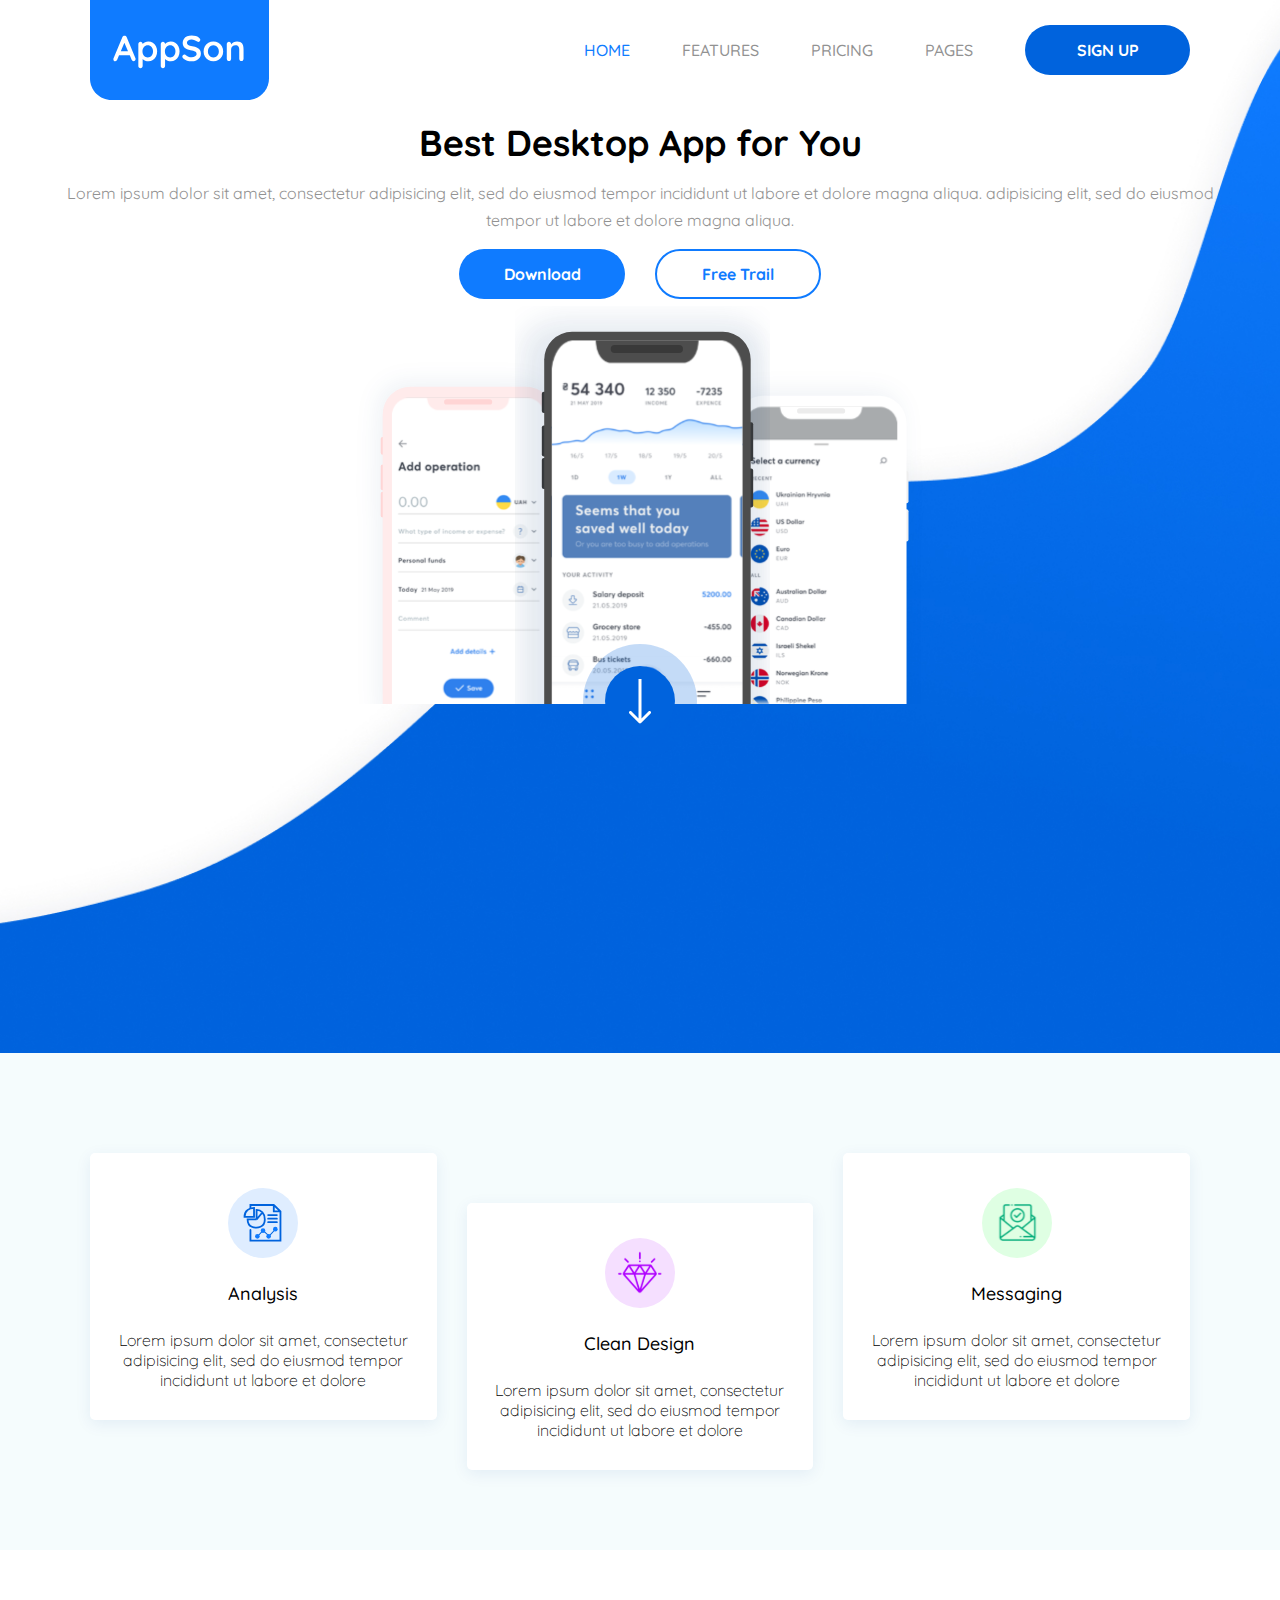
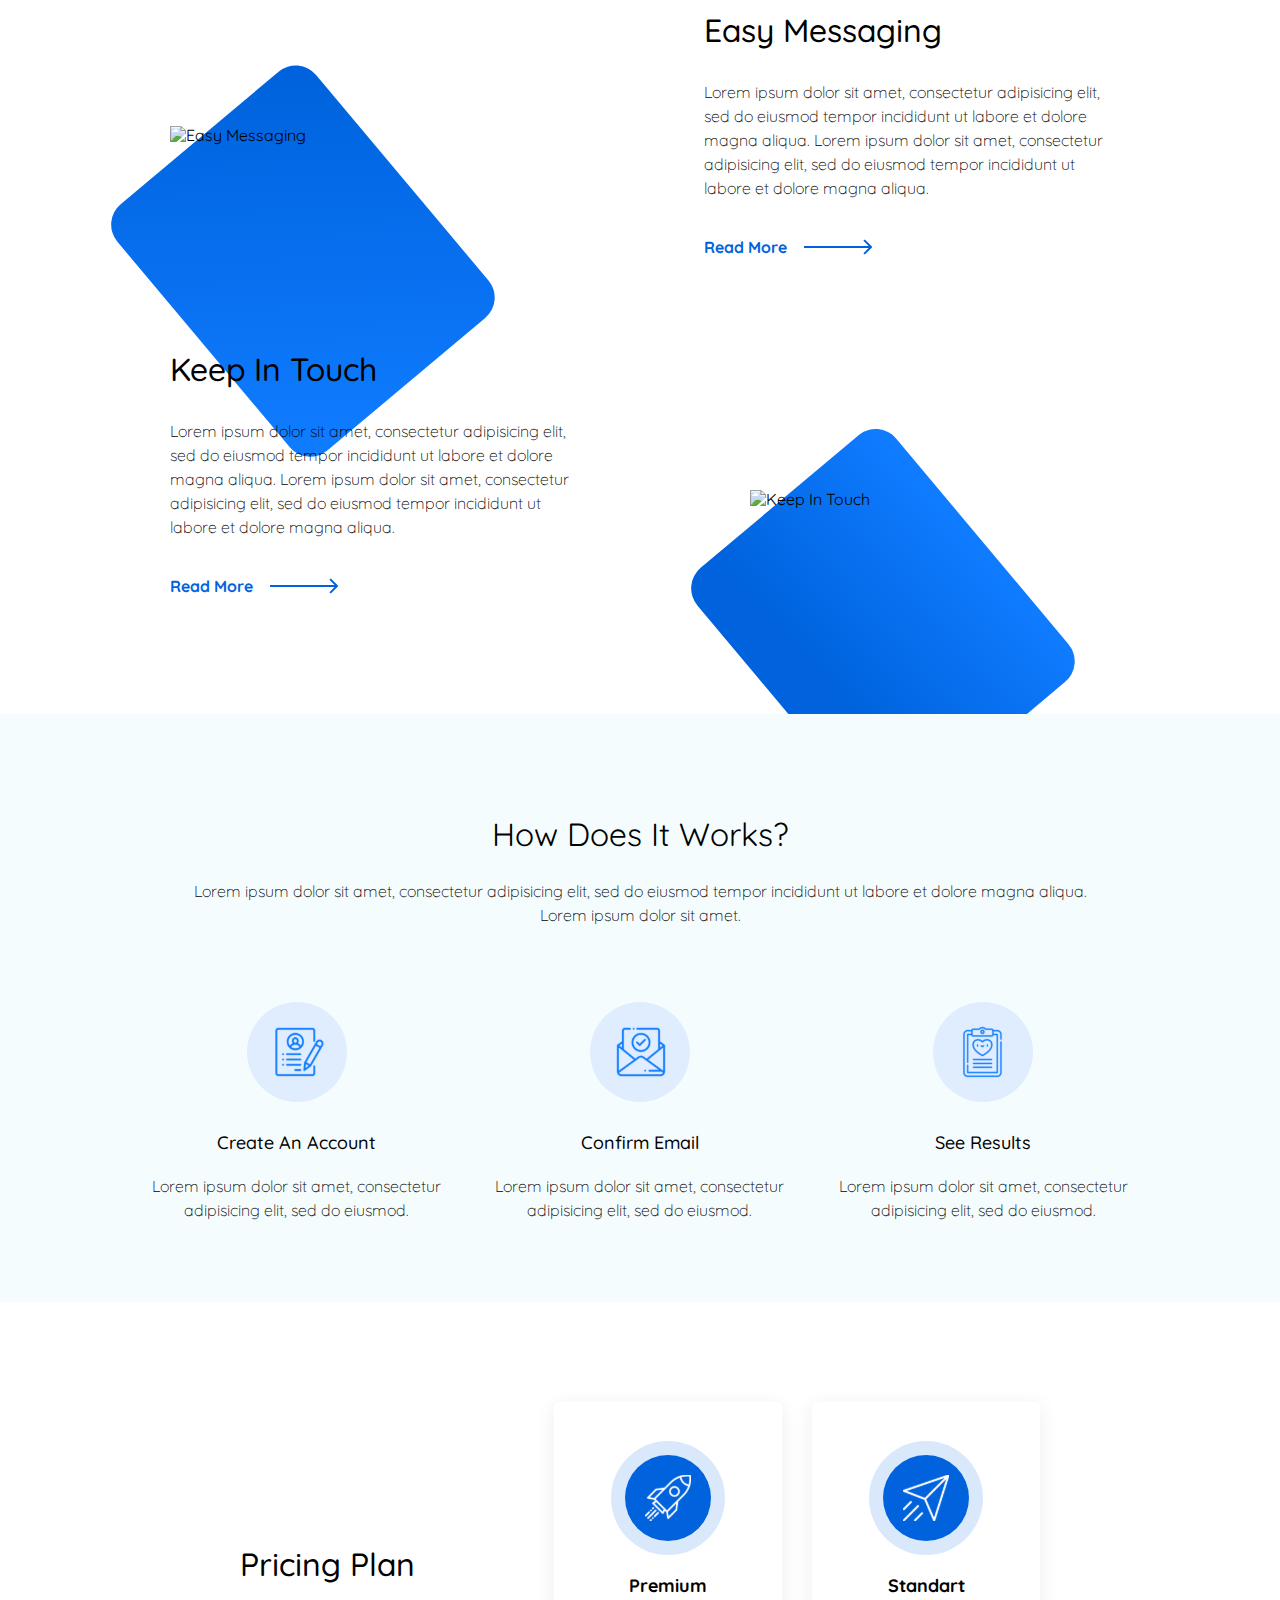
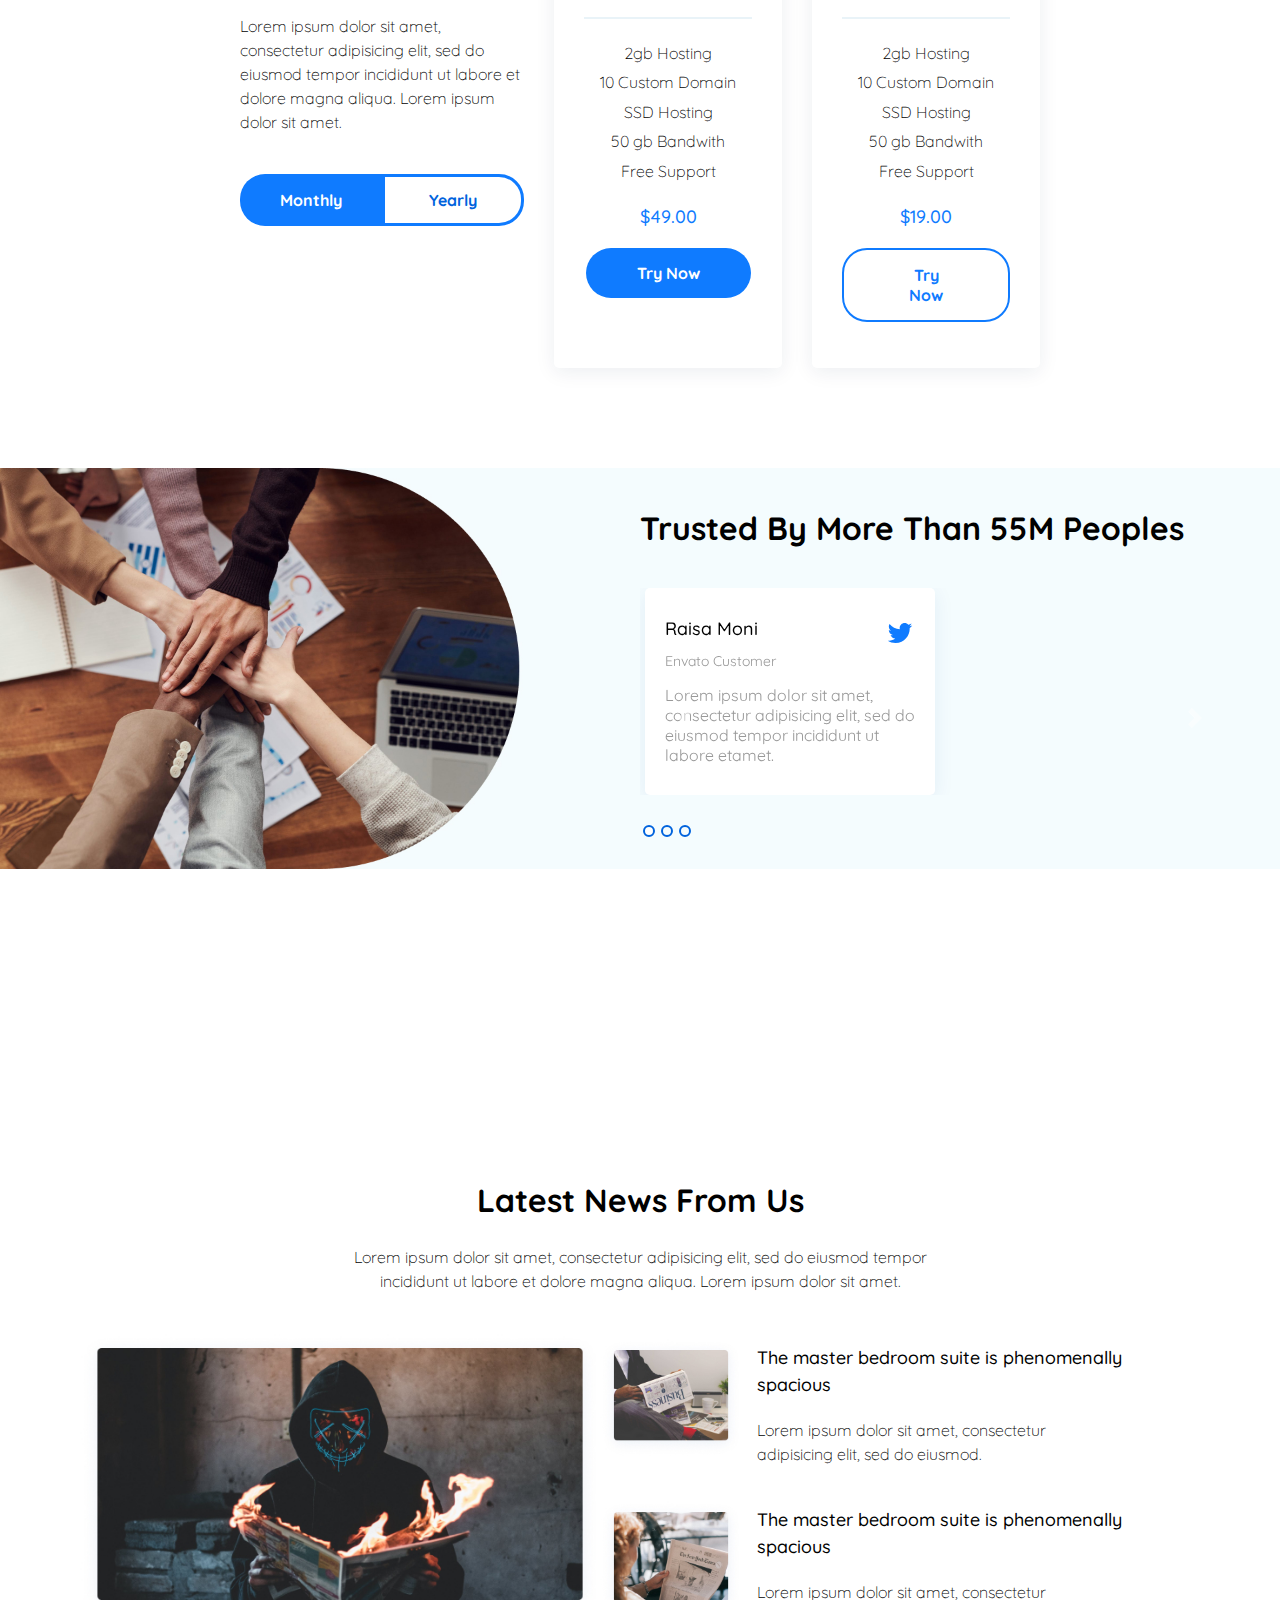
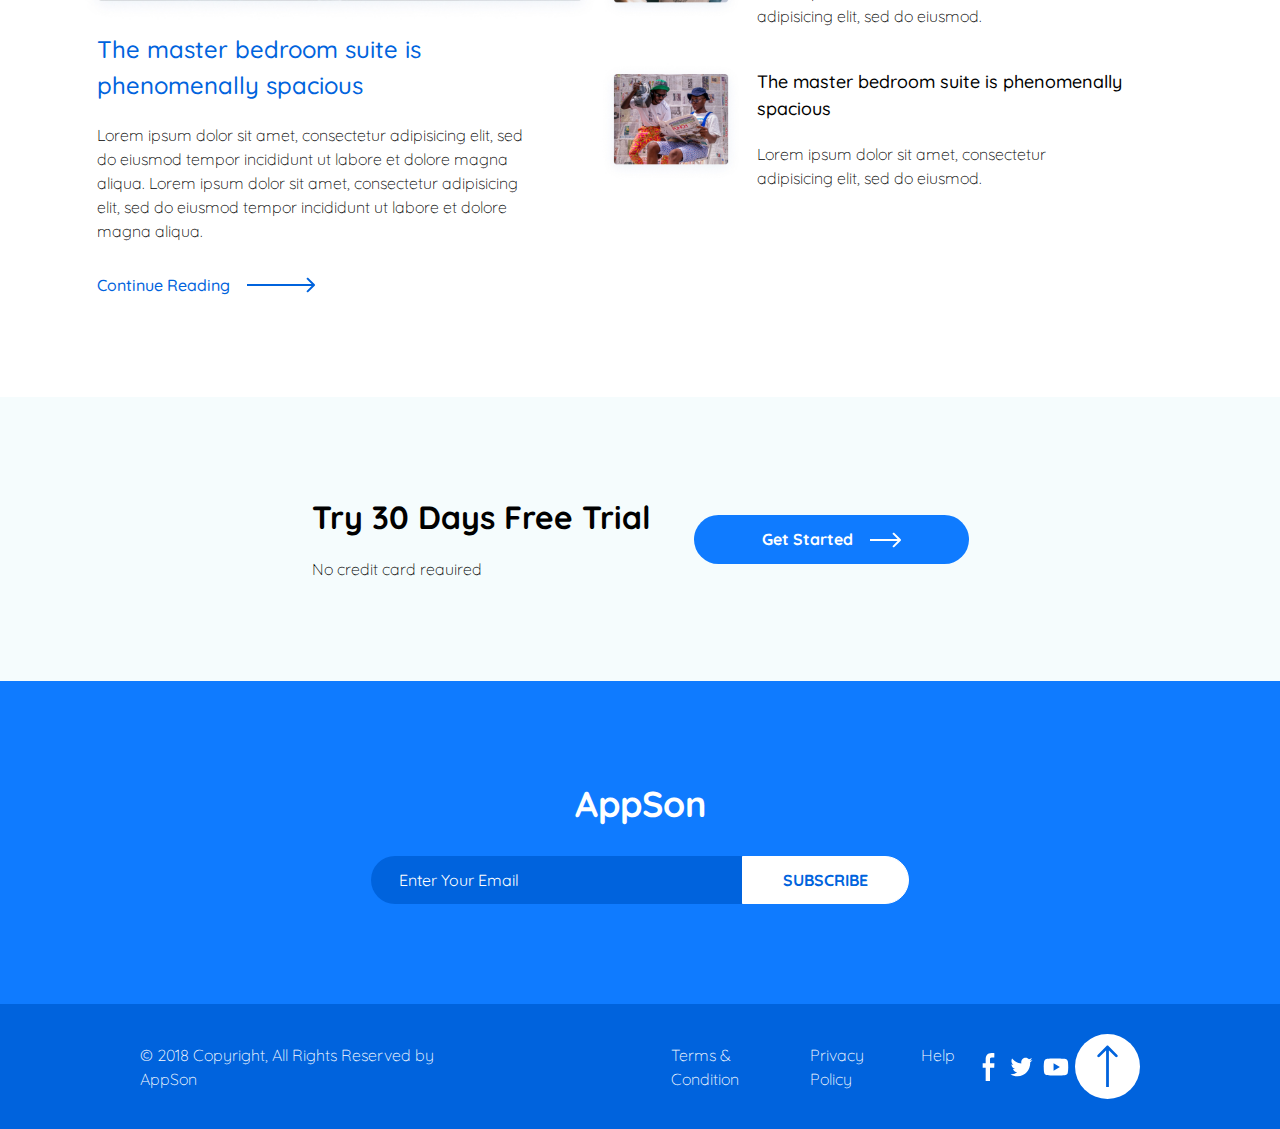
==== commit 327c914e: "Добавлен адаптив" ====
--- a/index.html
+++ b/index.html
@@ -59,9 +59,9 @@
           <h1 class="intro__tittle">Best Desktop App for You</h1>
           <p class="intro__subtittle">
             Lorem ipsum dolor sit amet, consectetur adipisicing elit, sed do
-            eiusmod tempor <br />incididunt ut labore et dolore magna aliqua.
-            adipisicing elit, sed do eiusmod tempor <br />
-            ut labore et dolore magna aliqua.
+            eiusmod tempor incididunt ut labore et dolore magna aliqua.
+            adipisicing elit, sed do eiusmod tempor ut labore et dolore magna
+            aliqua.
           </p>
           <div class="intro__buttons">
             <button type="button" class="download__btn">Download</button>
@@ -137,8 +137,7 @@
               </p>
             </div>
           </div>
-        
-      </div>
+        </div>
       </div>
       <!--Features end-->
 
